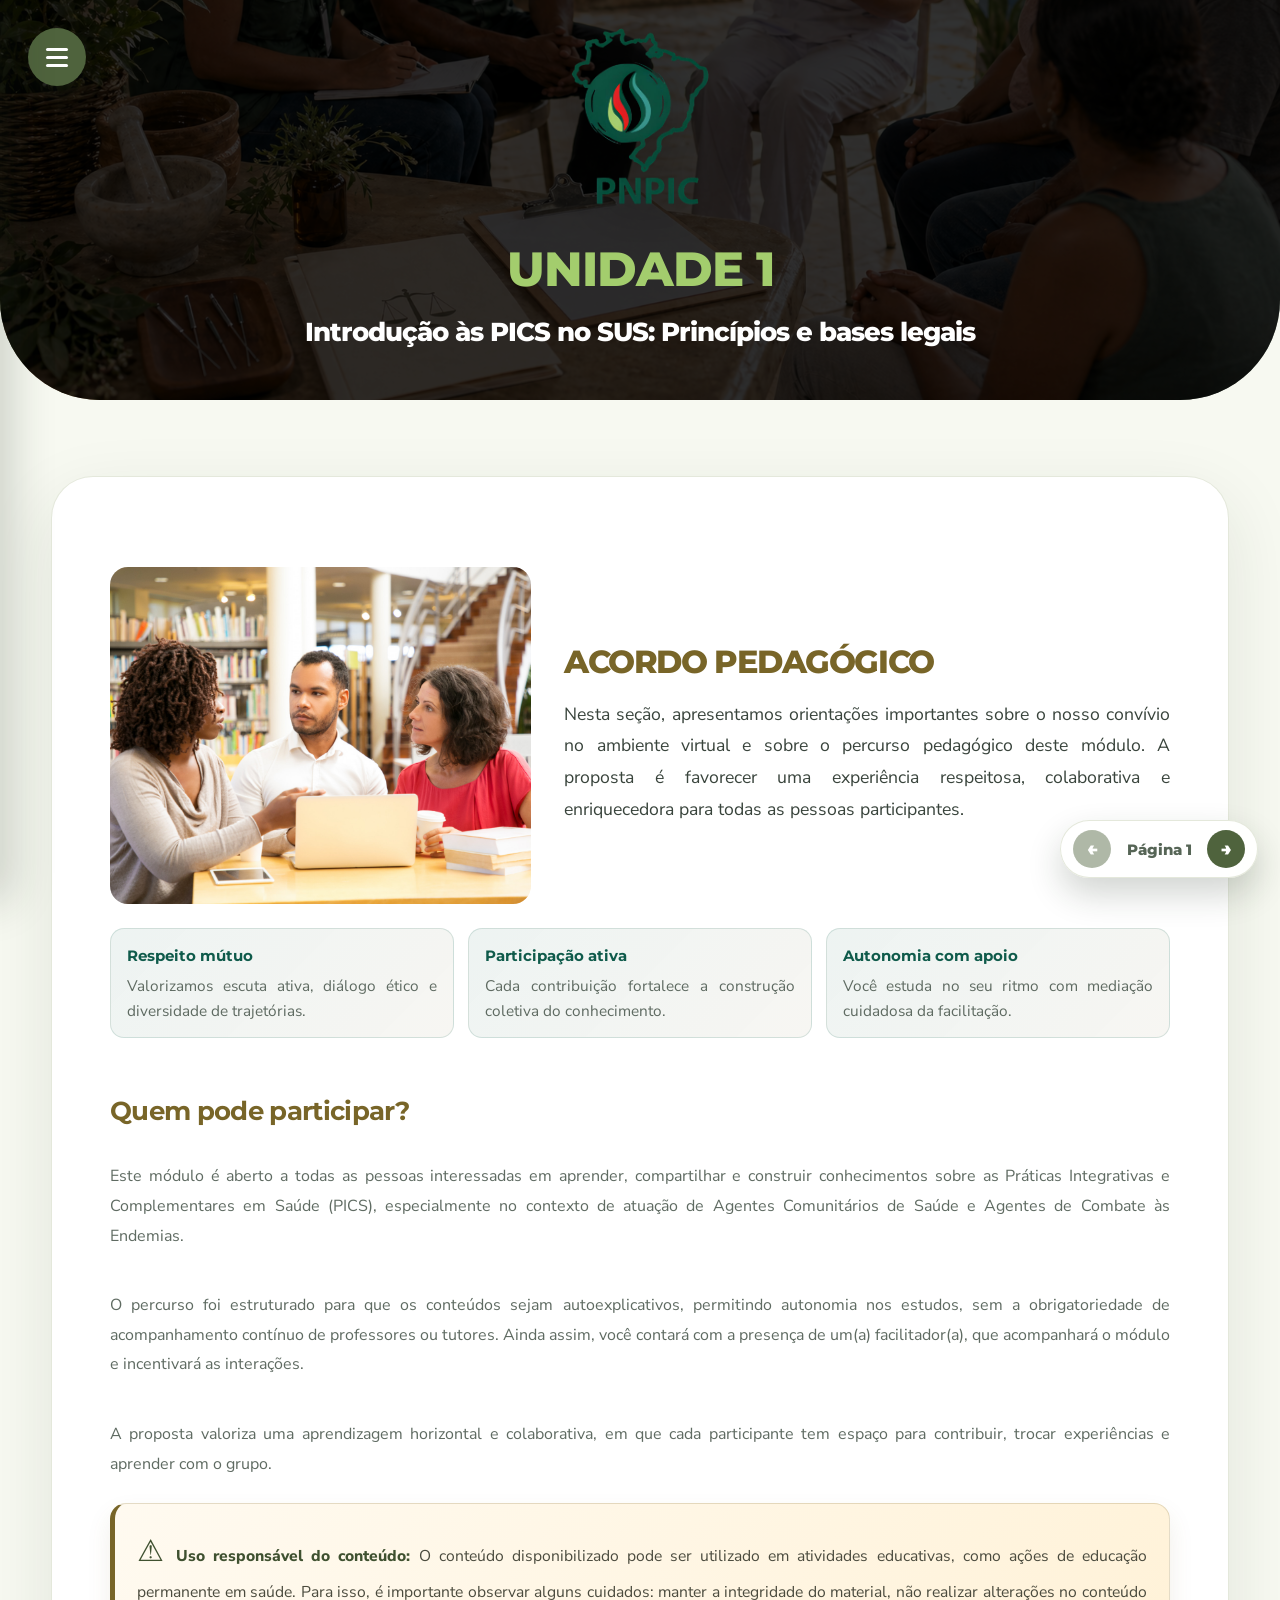
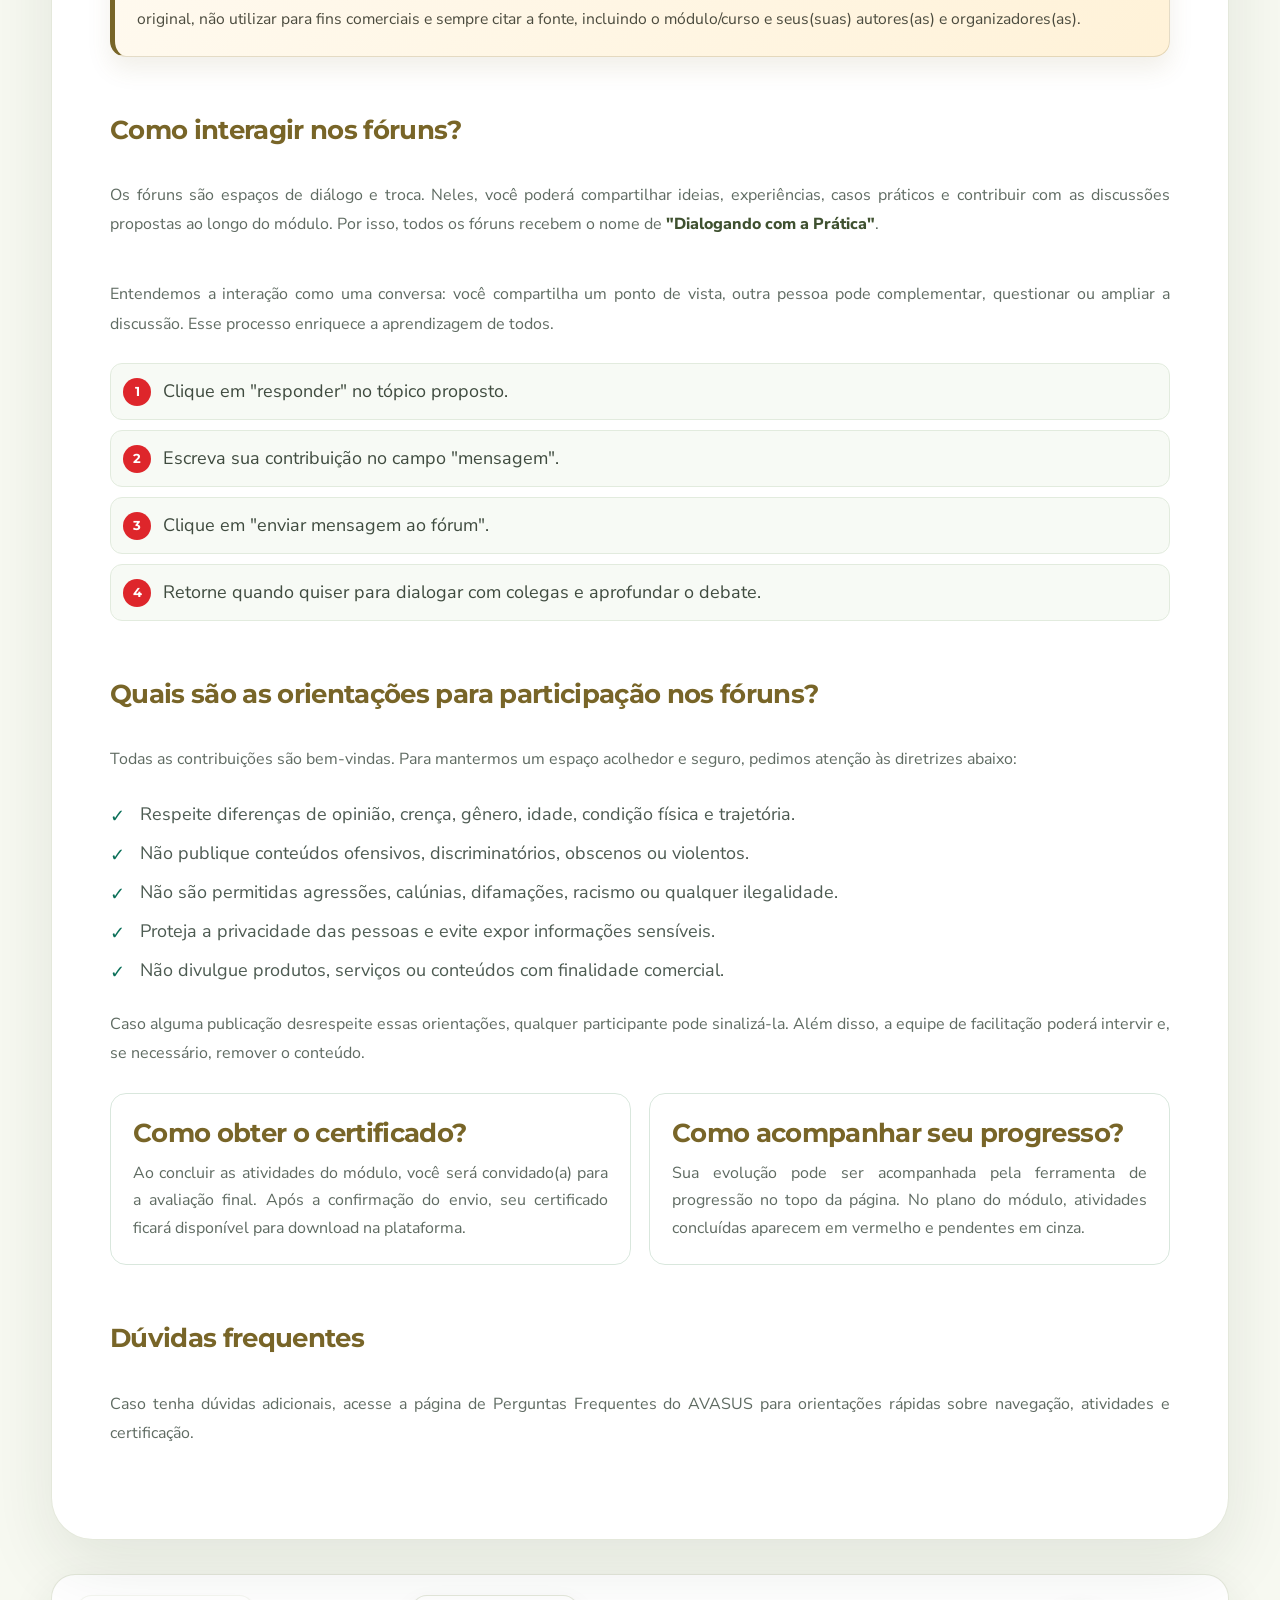
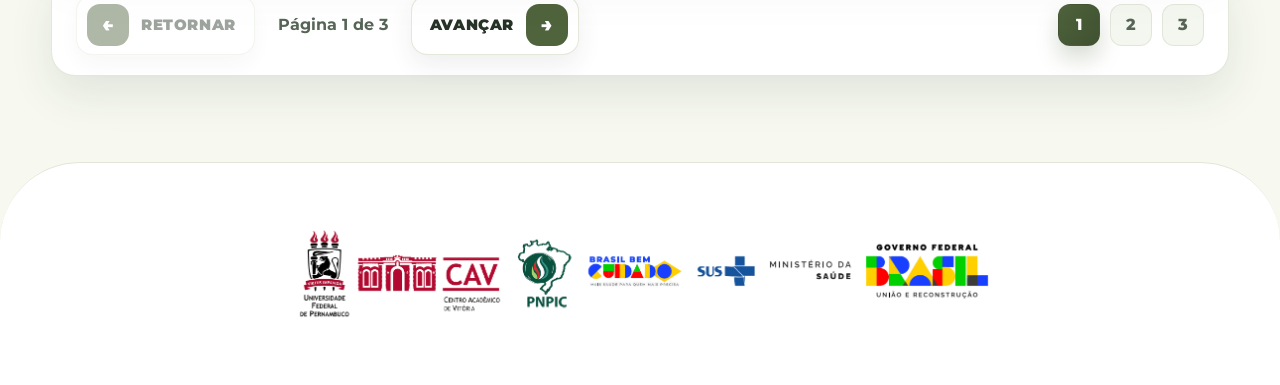
==== unidade/1/conteudo.html @ 25874592 "Add: Unidade 1 - Apresentação" ====
﻿<!DOCTYPE html>
<html lang="pt-BR">

<head>
    <meta charset="UTF-8">
    <meta name="viewport" content="width=device-width, initial-scale=1.0">
    <title>Unidade 1 | PICS para ACS e ACE</title>

    <link rel="stylesheet" href="./../../assets/css/reset.css">
    <link rel="stylesheet" href="./../../assets/css/style-conteudo.css">
</head>

<body>
    <div class="menu-navegacao-wrapper">
        <button id="abrir-menu-navegacao" class="menu-navegacao-botao" type="button"
            aria-label="Abrir menu de navegação da unidade" aria-expanded="false"
            aria-controls="menu-navegacao-lateral">
            <span class="menu-navegacao-icone" aria-hidden="true">
                <span></span>
                <span></span>
                <span></span>
            </span>
            <span class="menu-navegacao-texto">Menu</span>
        </button>
    </div>

    <div id="menu-navegacao-backdrop" class="menu-navegacao-backdrop" hidden></div>

    <aside id="menu-navegacao-lateral" class="menu-navegacao-lateral" aria-label="Menu de navegação da Unidade 1"
        aria-hidden="true">
        <div class="menu-navegacao-cabecalho">
            <h2>Menu Navegação</h2>

            <button id="fechar-menu-navegacao" class="menu-navegacao-fechar" type="button"
                aria-label="Fechar menu de navegação">
                ×
            </button>
        </div>

        <nav class="menu-navegacao-conteudo" aria-label="Tópicos da unidade">
            <section class="menu-navegacao-grupo" aria-labelledby="menu-apresentacao-titulo">
                <h3 id="menu-apresentacao-titulo">Apresentação da Unidade</h3>

                <ul>
                    <li>
                        <button type="button" class="menu-link is-current" data-page="1">
                            Acordo Pegadógico
                        </button>
                    </li>
                </ul>
            </section>

            <section class="menu-navegacao-grupo" aria-labelledby="menu-conteudo-titulo">
                <h3 id="menu-conteudo-titulo">Conteúdo da Unidade</h3>

                <ul>
                    <li>
                        <button type="button" class="menu-link" data-page="2">
                            Seja muito bem-vindo(a)!
                        </button>
                    </li>

                    <li>
                        <button type="button" class="menu-link" data-page="3">
                            Conhecendo o Módulo
                        </button>
                    </li>
                </ul>
            </section>
        </nav>
    </aside>

    <header id="banner-conteudo" aria-labelledby="banner-conteudo-titulo">
        <div class="dark-overlay" aria-hidden="true"></div>

        <div id="banner-conteudo-box-textual">
            <img id="banner-conteudo-logo" src="../../assets/images/PNPIC_logo_BR.png"
                alt="Logotipo da Política Nacional de Práticas Integrativas e Complementares">

            <h1 id="banner-conteudo-titulo">
                <span id="banner-conteudo-titulo-unidade">Unidade 1</span>
                Introdução às PICS no SUS: Princípios e bases legais
            </h1>
        </div>
    </header>

    <main id="conteudo-principal" tabindex="-1">
        <section id="conteudo-unidade" aria-labelledby="conteudo-unidade-titulo">

            <article id="pagina-conteudo" class="pagina-conteudo" aria-live="polite" aria-labelledby="pagina-titulo">
            </article>

            <nav class="paginacao-container" aria-label="Paginação da unidade">
                <div class="paginacao-botoes">
                    <button id="botao-voltar" class="paginacao-botao" type="button">
                        <span class="paginacao-icone" aria-hidden="true">←</span>
                        <span>Retornar</span>
                    </button>

                    <p id="paginacao-indicador" class="paginacao-indicador" aria-live="polite">
                        Página 1 de 5
                    </p>

                    <button id="botao-avancar" class="paginacao-botao paginacao-botao-proximo" type="button">
                        <span class="paginacao-icone" aria-hidden="true">→</span>
                        <span>Avançar</span>
                    </button>
                </div>

                <div id="paginacao-numeros" class="paginacao-numeros" aria-label="Selecionar página"></div>
            </nav>
        </section>
    </main>

    <div class="controle-flutuante-pagina" aria-label="Controle rápido de páginas">
        <button id="flutuante-voltar" type="button" aria-label="Voltar página">←</button>
        <span id="flutuante-indicador">Página 1</span>
        <button id="flutuante-avancar" type="button" aria-label="Avançar página">→</button>
    </div>

    <footer id="rodape-conteudo">
        <div id="rodape-conteudo-container">
            <img src="../../assets/images/instituicoes-envolvidas-logo-rodape.png"
                alt="Logotipos das instituições envolvidas no módulo">
        </div>
    </footer>

    <script>

        const paginasUnidade = [
            {
                titulo: "Acordo Pedagógico",
                classe: "pagina-acordo-pedagogico",
                conteudo: `
            <div class="acordo-texto-continuo" aria-labelledby="pagina-titulo">

                <div class="acordo-imagem-texto-container">

                    <div class="acordo-imagem-item">
                        <img class="acordo-imagem" src="./../../assets/images/acordo-pedagogico.jpg"
                            alt="Ilustração de pessoas interagindo em um ambiente virtual, representando a colaboração e o convívio respeitoso no módulo">
                    </div>

                    <div class="acordo-texto-item">
                        <h3 id="pagina-titulo">ACORDO PEDAGÓGICO</h3>

                        <p class="acordo-resumo">
                            Nesta seção, apresentamos orientações importantes sobre o nosso convívio no 
                            ambiente virtual e sobre o percurso pedagógico deste módulo. A proposta é 
                            favorecer uma experiência respeitosa, colaborativa e enriquecedora para todas 
                            as pessoas participantes.
                        </p>
                    </div>
                </div>

                <ul class="acordo-pilares" aria-label="Pilares do acordo pedagógico">
                    <li>
                        <strong>Respeito mútuo</strong>
                        <p>Valorizamos escuta ativa, diálogo ético e diversidade de trajetórias.</p>
                    </li>
                    <li>
                        <strong>Participação ativa</strong>
                        <p>Cada contribuição fortalece a construção coletiva do conhecimento.</p>
                    </li>
                    <li>
                        <strong>Autonomia com apoio</strong>
                        <p>Você estuda no seu ritmo com mediação cuidadosa da facilitação.</p>
                    </li>
                </ul>

                <h4>Quem pode participar?</h4>

                <p>
                    Este módulo é aberto a todas as pessoas interessadas em aprender, compartilhar 
                    e construir conhecimentos sobre as Práticas Integrativas e Complementares em 
                    Saúde (PICS), especialmente no contexto de atuação de Agentes Comunitários de 
                    Saúde e Agentes de Combate às Endemias.

                </p>

                <p>
                    O percurso foi estruturado para que os conteúdos sejam autoexplicativos, permitindo 
                    autonomia nos estudos, sem a obrigatoriedade de acompanhamento contínuo de professores 
                    ou tutores. Ainda assim, você contará com a presença de um(a) facilitador(a), que 
                    acompanhará o módulo e incentivará as interações.
                </p>

                <p>
                    A proposta valoriza uma aprendizagem horizontal e colaborativa, em que cada participante 
                    tem espaço para contribuir, trocar experiências e aprender com o grupo.

                </p>

                <div class="acordo-destaque" role="note" aria-label="Uso responsável do material">
                    <p>
                        <strong><span style="font-size: 30px;">⚠️</span> Uso responsável do conteúdo:</strong> O conteúdo disponibilizado pode ser 
                        utilizado em atividades educativas, como ações de educação permanente em saúde. 
                        Para isso, é importante observar alguns cuidados: manter a integridade do material, 
                        não realizar alterações no conteúdo original, não utilizar para fins comerciais e 
                        sempre citar a fonte, incluindo o módulo/curso e seus(suas) autores(as) e 
                        organizadores(as).
                    </p>
                </div>

                <h4>Como interagir nos fóruns?</h4>

                <p>
                    Os fóruns são espaços de diálogo e troca. Neles, você poderá compartilhar ideias,
                    experiências, casos práticos e contribuir com as discussões propostas ao longo do 
                    módulo. Por isso, todos os fóruns recebem o nome de <strong>"Dialogando com a 
                    Prática"</strong>.
                </p>

                <p>
                    Entendemos a interação como uma conversa: você compartilha um ponto de vista, 
                    outra pessoa pode complementar, questionar ou ampliar a discussão. Esse processo 
                    enriquece a aprendizagem de todos.

                </p>

                <ol class="acordo-passos" aria-label="Passos para participar do fórum">
                    <li>Clique em "responder" no tópico proposto.</li>
                    <li>Escreva sua contribuição no campo "mensagem".</li>
                    <li>Clique em "enviar mensagem ao fórum".</li>
                    <li>Retorne quando quiser para dialogar com colegas e aprofundar o debate.</li>
                </ol>

                <h4>Quais são as orientações para participação nos fóruns?</h4>

                <p>
                    Todas as contribuições são bem-vindas. Para mantermos um espaço acolhedor e seguro,
                    pedimos atenção às diretrizes abaixo:
                </p>

                <ul class="acordo-regras" aria-label="Diretrizes de convivência nos fóruns">
                    <li>Respeite diferenças de opinião, crença, gênero, idade, condição física e trajetória.</li>
                    <li>Não publique conteúdos ofensivos, discriminatórios, obscenos ou violentos.</li>
                    <li>Não são permitidas agressões, calúnias, difamações, racismo ou qualquer ilegalidade.</li>
                    <li>Proteja a privacidade das pessoas e evite expor informações sensíveis.</li>
                    <li>Não divulgue produtos, serviços ou conteúdos com finalidade comercial.</li>
                </ul>

                <p>
                    Caso alguma publicação desrespeite essas orientações, qualquer participante pode
                    sinalizá-la. Além disso, a equipe de facilitação poderá intervir e, se necessário, remover o
                    conteúdo.
                </p>

                <div class="acordo-cards-status" aria-label="Informações sobre certificado e progresso">
                    <article>
                        <h4>Como obter o certificado?</h4>
                        <p>
                            Ao concluir as atividades do módulo, você será convidado(a) para a avaliação final.
                            Após a confirmação do envio, seu certificado ficará disponível para download na
                            plataforma.
                        </p>
                    </article>

                    <article>
                        <h4>Como acompanhar seu progresso?</h4>
                        <p>
                            Sua evolução pode ser acompanhada pela ferramenta de progressão no topo da página.
                            No plano do módulo, atividades concluídas aparecem em vermelho e pendentes em cinza.
                        </p>
                    </article>
                </div>

                <h4>Dúvidas frequentes</h4>

                <p>
                    Caso tenha dúvidas adicionais, acesse a página de Perguntas Frequentes do AVASUS para
                    orientações rápidas sobre navegação, atividades e certificação.
                </p>
            </div>
        `
            },
            {
                titulo: "Boas-vindas!",
                classe: "pagina-boas-vindas",
                conteudo: `
            <div class="boas-vindas-texto-continuo" aria-labelledby="pagina-titulo">
                <h3 id="pagina-titulo">BOAS-VINDAS!</h3>

                <h4>Seja muito bem-vindo(a)!</h4>

                <p>
                    As Práticas Integrativas e Complementares em Saúde (PICS) são importantes ferramentas de
                    cuidado, pois consideram o ser humano em sua totalidade, nas dimensões física, emocional,
                    mental e social. Essas práticas ampliam as formas de cuidado em saúde, fortalecem o olhar
                    dos profissionais sobre o processo saúde-doença e incentivam o autocuidado de forma
                    consciente e responsável.
                </p>

                <p>
                    É com grande satisfação que acolhemos você no módulo Práticas Integrativas e
                    Complementares em Saúde (PICS) na Atuação de Agentes Comunitários de Saúde e Agentes
                    de Combate às Endemias.
                </p>

                <p>
                    Neste percurso, você encontrará recursos didáticos variados e pensados para apoiar sua
                    aprendizagem. O objetivo é contribuir com a qualificação profissional para o uso seguro e
                    responsável das PICS na Atenção Primária, fortalecendo a promoção da saúde e o cuidado
                    integral à população.
                </p>

                <p>
                    Este módulo também busca incentivar a atuação de Agentes Comunitários de Saúde (ACS) e
                    Agentes de Combate às Endemias (ACE) no território, ampliando possibilidades de cuidado
                    por meio das PICS. Ele integra as ações do Ministério da Saúde voltadas à implementação da
                    Política Nacional de Práticas Integrativas e Complementares no SUS (PNPIC), tornando essas
                    práticas mais acessíveis aos profissionais da área.
                </p>

                <p>
                    A formação é destinada a ACS, ACE, usuários do SUS e demais pessoas interessadas na
                    temática. Ao longo do módulo, você terá contato com práticas como:
                </p>

                <ul>
                    <li>Plantas medicinais e fitoterapia</li>
                    <li>Práticas corporais da Medicina Tradicional Chinesa (MTC)</li>
                    <li>Terapia Comunitária Integrativa (TCI)</li>
                    <li>Yoga</li>
                    <li>Meditação</li>
                    <li>Automassagem</li>
                </ul>

                <p>
                    Essas práticas podem apoiar a promoção da saúde, o cuidado integral e o fortalecimento da
                    autonomia no dia a dia.
                </p>

                <p>
                    O módulo foi organizado com base nas diretrizes da PNPIC e tem como proposta oferecer
                    ferramentas práticas para sua atuação. Ele está estruturado em:
                </p>

                <ul>
                    <li>uma unidade inicial de apresentação;</li>
                    <li>quatro unidades de estudo;</li>
                    <li>uma unidade de encerramento e avaliação.</li>
                </ul>

                <p>
                    Em cada unidade, você encontrará materiais diversos como textos, vídeos, apresentações,
                    histórias em quadrinhos e estudos de caso. Além das atividades “Dialogando com a Prática”,
                    que convidam você a relacionar os conteúdos com sua realidade e seu contexto de trabalho.
                </p>

                <p>
                    Para iniciar, você assistirá a um vídeo de acolhimento apresentado pelo Núcleo Técnico de
                    Gestão da Política Nacional de Práticas Integrativas e Complementares no SUS, que dá as
                    boas-vindas e apresenta este percurso formativo.
                </p>

                <p>
                    Esperamos que este seja um espaço de aprendizado significativo, troca de experiências e
                    construção coletiva.
                </p>

                <p> 
                    🚀 Desejamos uma excelente jornada!
                </p>
            </div>
        `
            },
            {
                titulo: "Conhecendo o Módulo",
                classe: "pagina-conhecendo-modulo",
                conteudo: `
            <div class="conhecendo-modulo-texto-continuo" aria-labelledby="pagina-titulo">
                <h3 id="pagina-titulo">CONHECENDO O MÓDULO</h3>

                <p>
                    Você está iniciando um módulo organizado em cinco unidades. A primeira é este espaço de
                    acolhimento, onde apresentamos a estrutura, os objetivos e os conteúdos do percurso
                    formativo. Aqui, você também conhecerá a Política Nacional de Práticas Integrativas e
                    Complementares no SUS, além do contexto das PICS no Brasil e no mundo.
                </p>

                <p>
                    Este módulo foi pensado para apoiar a atuação de Agentes Comunitários de Saúde (ACS) e
                    Agentes de Combate às Endemias (ACE) no território, por meio do uso das PICS. Ao final,
                    você terá acesso à Biblioteca, com todos os materiais disponíveis para download, que
                    podem ser utilizados livremente para fins educativos, desde que sem alterações, sem uso
                    comercial e com a devida citação da fonte.
                </p>

                <p>
                    As demais unidades contam com diferentes estratégias de aprendizagem, como:
                </p>

                <ul>
                    <li>slides com conteúdos teóricos;</li>
                    <li>vídeos com experiências e entrevistas;</li>
                    <li>histórias em quadrinhos para contextualização;</li>
                    <li>a seção “Dialogando com a Prática”, com fóruns, questões e reflexões;</li>
                    <li>leituras complementares para aprofundamento.</li>
                </ul>

                <p>
                    O módulo também inclui momentos de autoavaliação e avaliação final.
                </p>

                <p>
                    Esperamos que este seja um percurso leve, significativo e útil para sua prática.
                </p>
            </div>
        `
            }
        ];

        const paginaConteudo = document.getElementById("pagina-conteudo");
        const botaoVoltar = document.getElementById("botao-voltar");
        const botaoAvancar = document.getElementById("botao-avancar");
        const paginacaoIndicador = document.getElementById("paginacao-indicador");
        const paginacaoNumeros = document.getElementById("paginacao-numeros");

        const flutuanteVoltar = document.getElementById("flutuante-voltar");
        const flutuanteAvancar = document.getElementById("flutuante-avancar");
        const flutuanteIndicador = document.getElementById("flutuante-indicador");

        const abrirMenu = document.getElementById("abrir-menu-navegacao");
        const fecharMenu = document.getElementById("fechar-menu-navegacao");
        const menuLateral = document.getElementById("menu-navegacao-lateral");
        const menuBackdrop = document.getElementById("menu-navegacao-backdrop");
        const menuLinks = document.querySelectorAll(".menu-link");

        const totalPaginas = paginasUnidade.length;
        let paginaAtual = 1;

        function limitarPagina(numero) {
            if (numero < 1) return 1;
            if (numero > totalPaginas) return totalPaginas;
            return numero;
        }

        function atualizarHashSemPulo(numeroPagina) {
            const novoHash = `pagina-${numeroPagina}`;
            history.replaceState(null, "", `#${novoHash}`);
        }

        function rolarParaConteudo() {
            const main = document.getElementById("conteudo-principal");
            const distanciaTopo = main.getBoundingClientRect().top + window.scrollY - 24;

            window.scrollTo({
                top: distanciaTopo,
                behavior: "smooth"
            });
        }

        function criarNumerosPaginacao() {
            paginacaoNumeros.innerHTML = "";

            paginasUnidade.forEach((pagina, index) => {
                const numero = index + 1;

                const botao = document.createElement("button");
                botao.type = "button";
                botao.className = "paginacao-numero";
                botao.textContent = numero;
                botao.setAttribute("aria-label", `Ir para a página ${numero}: ${pagina.titulo}`);

                botao.addEventListener("click", () => {
                    mudarPagina(numero);
                });

                paginacaoNumeros.appendChild(botao);
            });
        }

        function atualizarMenuLateral() {
            menuLinks.forEach((link) => {
                const paginaDoLink = Number(link.dataset.page);
                const estaAtual = paginaDoLink === paginaAtual;

                link.classList.toggle("is-current", estaAtual);

                if (estaAtual) {
                    link.setAttribute("aria-current", "page");
                } else {
                    link.removeAttribute("aria-current");
                }
            });
        }

        function atualizarPaginacao() {
            const botoesNumeros = document.querySelectorAll(".paginacao-numero");

            botoesNumeros.forEach((botao, index) => {
                const numero = index + 1;
                const estaAtual = numero === paginaAtual;

                botao.classList.toggle("is-active", estaAtual);

                if (estaAtual) {
                    botao.setAttribute("aria-current", "page");
                } else {
                    botao.removeAttribute("aria-current");
                }
            });

            paginacaoIndicador.textContent = `Página ${paginaAtual} de ${totalPaginas}`;
            flutuanteIndicador.textContent = `Página ${paginaAtual}`;

            botaoVoltar.disabled = paginaAtual === 1;
            flutuanteVoltar.disabled = paginaAtual === 1;

            botaoAvancar.disabled = paginaAtual === totalPaginas;
            flutuanteAvancar.disabled = paginaAtual === totalPaginas;
        }

        function renderizarPagina() {
            const pagina = paginasUnidade[paginaAtual - 1];

            paginaConteudo.className = `pagina-conteudo ${pagina.classe}`;
            paginaConteudo.innerHTML = pagina.conteudo;

            document.title = `${pagina.titulo} | Unidade 1 | PICS para ACS e ACE`;

            atualizarPaginacao();
            atualizarMenuLateral();
            atualizarHashSemPulo(paginaAtual);
        }

        function mudarPagina(numeroPagina, deveRolar = true) {
            paginaAtual = limitarPagina(numeroPagina);
            renderizarPagina();

            if (deveRolar) {
                rolarParaConteudo();
            }
        }

        function abrirMenuLateral() {
            menuBackdrop.hidden = false;

            requestAnimationFrame(() => {
                menuBackdrop.classList.add("is-visible");
                menuLateral.classList.add("is-open");
            });

            menuLateral.setAttribute("aria-hidden", "false");
            abrirMenu.setAttribute("aria-expanded", "true");
            fecharMenu.focus();
        }

        function fecharMenuLateral() {
            menuBackdrop.classList.remove("is-visible");
            menuLateral.classList.remove("is-open");

            menuLateral.setAttribute("aria-hidden", "true");
            abrirMenu.setAttribute("aria-expanded", "false");

            setTimeout(() => {
                menuBackdrop.hidden = true;
            }, 250);

            abrirMenu.focus();
        }

        function obterPaginaPeloHash() {
            const hash = window.location.hash.replace("#pagina-", "");
            const numero = Number(hash);

            if (Number.isInteger(numero) && numero >= 1 && numero <= totalPaginas) {
                return numero;
            }

            return 1;
        }

        botaoVoltar.addEventListener("click", () => mudarPagina(paginaAtual - 1));
        botaoAvancar.addEventListener("click", () => mudarPagina(paginaAtual + 1));

        flutuanteVoltar.addEventListener("click", () => mudarPagina(paginaAtual - 1));
        flutuanteAvancar.addEventListener("click", () => mudarPagina(paginaAtual + 1));

        abrirMenu.addEventListener("click", abrirMenuLateral);
        fecharMenu.addEventListener("click", fecharMenuLateral);
        menuBackdrop.addEventListener("click", fecharMenuLateral);

        menuLinks.forEach((link) => {
            link.addEventListener("click", () => {
                const paginaDestino = Number(link.dataset.page);

                mudarPagina(paginaDestino);
                fecharMenuLateral();
            });
        });

        document.addEventListener("keydown", (event) => {
            if (event.key === "Escape" && menuLateral.classList.contains("is-open")) {
                fecharMenuLateral();
            }

            if (event.key === "ArrowLeft" && paginaAtual > 1) {
                mudarPagina(paginaAtual - 1);
            }

            if (event.key === "ArrowRight" && paginaAtual < totalPaginas) {
                mudarPagina(paginaAtual + 1);
            }
        });

        window.addEventListener("hashchange", () => {
            const paginaHash = obterPaginaPeloHash();

            if (paginaHash !== paginaAtual) {
                mudarPagina(paginaHash, false);
            }
        });

        criarNumerosPaginacao();
        paginaAtual = obterPaginaPeloHash();
        renderizarPagina();
    </script>

    <script>
        /* =========================================================
           EFEITOS VISUAIS SEM SOMBRAS
           Substitui o JS extra anterior de animações
           ========================================================= */

        (function () {
            const usuarioPrefereMenosMovimento = window.matchMedia("(prefers-reduced-motion: reduce)").matches;

            /*
                Remove restos do JS anterior:
                - estilos injetados com sombras
                - manchas/glows criados via mouse
                - sombras inline aplicadas por JavaScript
            */
            function limparEfeitosDeSombraDoJS() {
                const idsAntigos = [
                    "efeitos-visuais-js",
                    "efeitos-sombra-js",
                    "cursor-glow-js",
                    "mancha-verde-js"
                ];

                idsAntigos.forEach((id) => {
                    const elemento = document.getElementById(id);

                    if (elemento) {
                        elemento.remove();
                    }
                });

                document
                    .querySelectorAll(".cursor-glow, .cursor-aura, .mouse-glow, .mancha-verde, .glow-js, .sombra-js")
                    .forEach((elemento) => elemento.remove());

                document.querySelectorAll("*").forEach((elemento) => {
                    if (elemento.style.boxShadow) {
                        elemento.style.removeProperty("box-shadow");
                    }

                    if (elemento.style.textShadow) {
                        elemento.style.removeProperty("text-shadow");
                    }

                    const filtro = elemento.style.getPropertyValue("filter");

                    if (filtro && filtro.includes("drop-shadow")) {
                        elemento.style.removeProperty("filter");
                    }
                });
            }

            limparEfeitosDeSombraDoJS();

            if (usuarioPrefereMenosMovimento) {
                return;
            }

            const estilos = document.createElement("style");
            estilos.id = "efeitos-visuais-js";

            estilos.textContent = `
            .js-revelar {
                opacity: 0;
                transform: translateY(22px);
                transition:
                    opacity 0.55s ease,
                    transform 0.55s ease;
            }

            .js-revelar.is-visible {
                opacity: 1;
                transform: translateY(0);
            }

            .js-revelar-delay-1 {
                transition-delay: 0.06s;
            }

            .js-revelar-delay-2 {
                transition-delay: 0.12s;
            }

            .js-revelar-delay-3 {
                transition-delay: 0.18s;
            }

            .pagina-conteudo.js-troca-pagina {
                animation: jsTrocaPaginaSemSombra 0.42s ease both;
            }

            @keyframes jsTrocaPaginaSemSombra {
                from {
                    opacity: 0;
                    transform: translateY(18px) scale(0.985);
                }

                to {
                    opacity: 1;
                    transform: translateY(0) scale(1);
                }
            }

            .menu-navegacao-botao.js-respirar {
                animation: jsRespirarSemSombra 2.8s ease-in-out infinite;
            }

            @keyframes jsRespirarSemSombra {
                0%, 100% {
                    transform: translateY(0);
                }

                50% {
                    transform: translateY(-3px);
                }
            }

            .paginacao-numero.js-batida {
                animation: jsBatidaSemSombra 0.28s ease both;
            }

            @keyframes jsBatidaSemSombra {
                0% {
                    transform: scale(1);
                }

                50% {
                    transform: scale(1.08);
                }

                100% {
                    transform: scale(1);
                }
            }

            .js-ripple {
                position: relative;
                overflow: hidden;
            }

            .js-ripple-circulo {
                position: absolute;
                width: 18px;
                height: 18px;

                background-color: rgba(79, 99, 61, 0.18);

                border-radius: 50%;

                pointer-events: none;

                transform: translate(-50%, -50%) scale(0);
                animation: jsRippleSemSombra 0.55s ease-out forwards;
            }

            @keyframes jsRippleSemSombra {
                to {
                    opacity: 0;
                    transform: translate(-50%, -50%) scale(4);
                }
            }

            .js-destaque-suave {
                transition:
                    transform 0.25s ease,
                    background-color 0.25s ease,
                    border-color 0.25s ease;
            }

            .js-destaque-suave:hover {
                transform: translateY(-4px);
            }

            .js-progressivo {
                transition:
                    opacity 0.35s ease,
                    transform 0.35s ease;
            }
        `;

            document.head.appendChild(estilos);

            const paginaConteudoJS = document.getElementById("pagina-conteudo");
            const botaoMenuJS = document.getElementById("abrir-menu-navegacao");

            if (botaoMenuJS) {
                botaoMenuJS.classList.add("js-respirar");
            }

            function prepararRevelacao(container = document) {
                const elementos = container.querySelectorAll(`
                #banner-conteudo-logo,
                #banner-conteudo-titulo,
                .pagina-conteudo h3,
                .pagina-conteudo h4,
                .pagina-conteudo p,
                .pagina-conteudo ul,
                .pagina-conteudo ol,
                .pagina-conteudo li,
                .acordo-imagem-item,
                .acordo-pilares li,
                .acordo-destaque,
                .acordo-cards-status article
            `);

                elementos.forEach((elemento, index) => {
                    if (elemento.classList.contains("js-revelar")) {
                        return;
                    }

                    elemento.classList.add("js-revelar");

                    const delay = index % 4;

                    if (delay > 0) {
                        elemento.classList.add(`js-revelar-delay-${delay}`);
                    }
                });
            }

            const observadorRevelacao = new IntersectionObserver(
                (entradas) => {
                    entradas.forEach((entrada) => {
                        if (entrada.isIntersecting) {
                            entrada.target.classList.add("is-visible");
                            observadorRevelacao.unobserve(entrada.target);
                        }
                    });
                },
                {
                    threshold: 0.12,
                    rootMargin: "0px 0px -40px 0px"
                }
            );

            function observarElementosRevelaveis(container = document) {
                container.querySelectorAll(".js-revelar:not(.is-visible)").forEach((elemento) => {
                    observadorRevelacao.observe(elemento);
                });
            }

            function animarTrocaDePagina() {
                if (!paginaConteudoJS) {
                    return;
                }

                paginaConteudoJS.classList.remove("js-troca-pagina");

                void paginaConteudoJS.offsetWidth;

                paginaConteudoJS.classList.add("js-troca-pagina");

                setTimeout(() => {
                    paginaConteudoJS.classList.remove("js-troca-pagina");
                }, 450);
            }

            function ativarRippleSemSombra() {
                document.querySelectorAll("button").forEach((botao) => {
                    if (botao.dataset.rippleAtivado === "true") {
                        return;
                    }

                    botao.dataset.rippleAtivado = "true";
                    botao.classList.add("js-ripple");

                    botao.addEventListener("click", (event) => {
                        const circuloAntigo = botao.querySelector(".js-ripple-circulo");

                        if (circuloAntigo) {
                            circuloAntigo.remove();
                        }

                        const circulo = document.createElement("span");
                        circulo.className = "js-ripple-circulo";

                        const posicao = botao.getBoundingClientRect();

                        circulo.style.left = `${event.clientX - posicao.left}px`;
                        circulo.style.top = `${event.clientY - posicao.top}px`;

                        botao.appendChild(circulo);

                        setTimeout(() => {
                            circulo.remove();
                        }, 600);
                    });
                });
            }

            function ativarDestaquesSemSombra(container = document) {
                const elementos = container.querySelectorAll(`
                .acordo-pilares li,
                .acordo-cards-status article,
                .acordo-destaque,
                .boas-vindas-texto-continuo li,
                .conhecendo-modulo-texto-continuo li,
                .paginacao-numero,
                .paginacao-botao
            `);

                elementos.forEach((elemento) => {
                    elemento.classList.add("js-destaque-suave");
                });
            }

            function atualizarAnimacoesDaPagina() {
                limparEfeitosDeSombraDoJS();

                prepararRevelacao(document);
                observarElementosRevelaveis(document);
                ativarRippleSemSombra();
                ativarDestaquesSemSombra(document);
            }

            atualizarAnimacoesDaPagina();

            if (paginaConteudoJS) {
                const observadorConteudo = new MutationObserver(() => {
                    animarTrocaDePagina();
                    atualizarAnimacoesDaPagina();
                });

                observadorConteudo.observe(paginaConteudoJS, {
                    childList: true,
                    subtree: true
                });
            }

            const observadorLimpeza = new MutationObserver(() => {
                limparEfeitosDeSombraDoJS();
            });

            observadorLimpeza.observe(document.body, {
                childList: true,
                subtree: true,
                attributes: true,
                attributeFilter: ["style", "class"]
            });
        })();
    </script>

    <script>
        /* =========================================================
           EFEITOS SIMPLES:
           1. Barra de progresso no topo ao rolar a página
           2. Movimento suave em alguns itens ao passar o mouse
           SEM sombras, SEM manchas, SEM glow
           ========================================================= */

        (function () {
            const prefereMenosMovimento = window.matchMedia("(prefers-reduced-motion: reduce)").matches;

            const estiloAntigo = document.getElementById("efeitos-simples-js");

            if (estiloAntigo) {
                estiloAntigo.remove();
            }

            const estilos = document.createElement("style");
            estilos.id = "efeitos-simples-js";

            estilos.textContent = `
        body.js-barra-progresso::before {
            content: "";

            position: fixed;
            top: 0;
            left: 0;
            z-index: 9999;

            width: var(--progresso-scroll, 0%);
            height: 5px;

            background: linear-gradient(
                90deg,
                #a3cd6d,
                #4f633d,
                #735f20
            );

            pointer-events: none;

            transition: width 0.1s linear;
        }

        .js-hover-movimento {
            transition:
                transform 0.22s ease,
                background-color 0.22s ease,
                border-color 0.22s ease;
        }

        .js-hover-movimento:hover {
            transform: translateY(-4px);
        }

        .acordo-passos li.js-hover-movimento:hover,
        .acordo-regras li.js-hover-movimento:hover,
        .boas-vindas-texto-continuo li.js-hover-movimento:hover,
        .conhecendo-modulo-texto-continuo li.js-hover-movimento:hover,
        .menu-link.js-hover-movimento:hover {
            transform: translateX(6px);
        }

        .paginacao-botao.js-hover-movimento:hover:not(:disabled),
        .paginacao-numero.js-hover-movimento:hover,
        .controle-flutuante-pagina button.js-hover-movimento:hover:not(:disabled),
        .menu-navegacao-botao.js-hover-movimento:hover {
            transform: translateY(-3px);
        }

        @media (prefers-reduced-motion: reduce) {
            body.js-barra-progresso::before {
                display: none;
            }

            .js-hover-movimento,
            .js-hover-movimento:hover {
                transition: none !important;
                transform: none !important;
            }
        }
    `;

            document.head.appendChild(estilos);

            if (prefereMenosMovimento) {
                return;
            }

            document.body.classList.add("js-barra-progresso");

            function atualizarBarraDeProgresso() {
                const alturaTotal = document.documentElement.scrollHeight - window.innerHeight;
                const progresso = alturaTotal > 0 ? (window.scrollY / alturaTotal) * 100 : 0;

                document.body.style.setProperty(
                    "--progresso-scroll",
                    `${Math.min(progresso, 100)}%`
                );
            }

            function aplicarMovimentoHover(container = document) {
                const elementos = container.querySelectorAll(`
            .acordo-pilares li,
            .acordo-passos li,
            .acordo-regras li,
            .acordo-destaque,
            .acordo-cards-status article,
            .boas-vindas-texto-continuo li,
            .conhecendo-modulo-texto-continuo li,
            .paginacao-botao,
            .paginacao-numero,
            .controle-flutuante-pagina button,
            .menu-navegacao-botao,
            .menu-link
        `);

                elementos.forEach((elemento) => {
                    elemento.classList.add("js-hover-movimento");
                });
            }

            window.addEventListener("scroll", atualizarBarraDeProgresso, {
                passive: true
            });

            const paginaConteudo = document.getElementById("pagina-conteudo");

            if (paginaConteudo) {
                const observadorConteudo = new MutationObserver(() => {
                    aplicarMovimentoHover(document);
                });

                observadorConteudo.observe(paginaConteudo, {
                    childList: true,
                    subtree: true
                });
            }

            atualizarBarraDeProgresso();
            aplicarMovimentoHover(document);
        })();
    </script>

</body>

</html>
---- assets/css/style-conteudo.css ----
/* =========================================================
   FONTES DO PROJETO
   ========================================================= */

@import url("https://fonts.googleapis.com/css2?family=Montserrat:wght@300;400;500;600;700;800;900&family=Nunito+Sans:wght@400;500;600;700&family=Rawline:wght@300;400;500;700;900&display=swap");


/* =========================================================
   VARIÁVEIS GLOBAIS
   ========================================================= */

:root {
    --fonte-principal: "Montserrat", Arial, Helvetica, sans-serif;
    --fonte-auxiliar: "Rawline", "Montserrat", Arial, Helvetica, sans-serif;
    --fonte-conteudo-dinamico: "Nunito Sans", system-ui, -apple-system, BlinkMacSystemFont, "Segoe UI", sans-serif;

    --border-radius-banner-conteudo: 100px;

    --cor-foco-acessivel: #005fcc;
    --cor-foco-fundo: #ffffff;

    --secoes-cabecalho-titulo: #735f20;
    --titulo-unidade-color: #a3cd6d;

    --conteudo-cor-fundo: #f7f9f1;
    --conteudo-cor-card: #ffffff;
    --conteudo-cor-texto: #3f4b3f;
    --conteudo-cor-texto-suave: #566556;
    --conteudo-cor-titulo: #263326;

    --conteudo-cor-verde: #4f633d;
    --conteudo-cor-verde-escuro: #3f5130;
    --conteudo-cor-verde-claro: #eaf2df;

    --conteudo-cor-dourado: #735f20;
    --conteudo-cor-dourado-claro: #fff1c7;

    --conteudo-cor-vermelho: #9f292d;
    --conteudo-cor-borda: #e1e6d8;

    --conteudo-sombra-card: 0 24px 70px rgba(31, 45, 31, 0.10);
    --conteudo-sombra-suave: 0 14px 36px rgba(31, 45, 31, 0.10);
}


/* =========================================================
   CONFIGURAÇÕES GERAIS
   ========================================================= */

html {
    scroll-behavior: smooth;
}

body {
    font-family: var(--fonte-principal);
    background-color: var(--conteudo-cor-fundo);
    color: var(--conteudo-cor-titulo);
    overflow-x: hidden;
}

main {
    display: block;
}

#conteudo-principal:focus {
    outline: none;
}

h1,
h2,
h3,
button,
.banner-info-numero,
.unidade-card-categoria,
.unidade-card-botao,
#forum-pratica-tag,
#forum-pratica-botao,
#unidades-modulo-cabecalho span,
#faq-modulo-cabecalho span {
    font-family: var(--fonte-auxiliar);
}

a,
button {
    -webkit-tap-highlight-color: transparent;
}

a:focus-visible,
button:focus-visible,
.faq-pergunta:focus-visible,
.unidade-card-botao:focus-visible,
#forum-pratica-botao:focus-visible,
.menu-navegacao-botao:focus-visible,
.menu-navegacao-fechar:focus-visible,
.menu-link:focus-visible,
.paginacao-botao:focus-visible,
.paginacao-numero:focus-visible,
.controle-flutuante-pagina button:focus-visible {
    outline: 4px solid var(--cor-foco-acessivel);
    outline-offset: 4px;
    box-shadow: 0 0 0 7px rgba(255, 255, 255, 0.94);
}

.unidade-card-botao:focus-visible,
#forum-pratica-botao:focus-visible {
    transform: none;
}


/* =========================================================
   ACESSIBILIDADE
   ========================================================= */

.visually-hidden,
.sr-only {
    position: absolute;

    width: 1px;
    height: 1px;

    padding: 0;
    margin: -1px;

    overflow: hidden;

    border: 0;

    clip: rect(0, 0, 0, 0);
    white-space: nowrap;
}

.skip-link {
    position: fixed;
    top: 16px;
    left: 16px;
    z-index: 10000;

    padding: 14px 18px;

    background-color: #ffffff;
    color: #102410;

    border: 3px solid var(--cor-foco-acessivel);
    border-radius: 12px;

    font-family: var(--fonte-auxiliar);
    font-size: 16px;
    font-weight: 800;
    text-decoration: none;

    transform: translateY(-160%);
    transition: transform 0.2s ease;
}

.skip-link:focus {
    transform: translateY(0);
}


/* =========================================================
   CLASSES UTILITÁRIAS
   ========================================================= */

.dark-overlay {
    position: absolute;
    top: 0;
    left: 0;

    width: 100%;
    height: 100%;

    background-color: rgba(0, 0, 0, 0.68);
}


/* =========================================================
   BANNER DO CONTEÚDO
   ========================================================= */

#banner-conteudo {
    position: relative;

    width: 100%;
    height: 400px;

    background-image: url("./../images/unidades/unidade_01_bg.png");
    background-size: cover;
    background-position: bottom center;
    background-repeat: no-repeat;

    border-bottom-right-radius: var(--border-radius-banner-conteudo);
    border-bottom-left-radius: var(--border-radius-banner-conteudo);
}

#banner-conteudo .dark-overlay {
    z-index: 1;

    background-color: rgba(0, 0, 0, 0.8);

    border-bottom-right-radius: var(--border-radius-banner-conteudo);
    border-bottom-left-radius: var(--border-radius-banner-conteudo);
}

#banner-conteudo-box-textual {
    position: absolute;
    top: 45%;
    left: 50%;
    z-index: 2;

    width: min(90%, 1100px);
    padding: 20px;

    color: #ffffff;
    text-align: center;

    transform: translate(-50%, -50%);
}

#banner-conteudo-logo {
    display: block;

    width: clamp(120px, 16vw, 210px);
    height: auto;

    margin: 0 auto 24px;

    object-fit: contain;

    filter: drop-shadow(0 10px 24px rgba(0, 0, 0, 0.35));
}

#banner-conteudo-box-textual #banner-conteudo-titulo {
    font-family: var(--fonte-auxiliar);
    font-size: clamp(16px, 2vw, 32px);
    line-height: 1.15;
    font-weight: 800;
    letter-spacing: -1px;
}

#banner-conteudo-box-textual #banner-conteudo-titulo #banner-conteudo-titulo-unidade {
    display: block;

    margin-bottom: 20px;

    color: var(--titulo-unidade-color);

    font-size: clamp(28px, 4vw, 48px);
    text-transform: uppercase;
}


/* =========================================================
   ESTRUTURA PRINCIPAL DA PÁGINA INTERNA
   ========================================================= */

#conteudo-principal {
    width: 100%;
    padding: 76px 20px 86px;
}

#conteudo-unidade {
    width: min(95%, 1300px);
    margin: 0 auto;
}

.conteudo-unidade-cabecalho {
    max-width: 880px;
    margin: 0 auto 42px;

    text-align: center;
}

.conteudo-unidade-cabecalho span,
.pagina-etiqueta {
    display: inline-flex;
    align-items: center;
    justify-content: center;

    width: fit-content;

    margin-bottom: 14px;
    padding: 9px 16px;

    background-color: rgba(115, 95, 32, 0.12);
    color: var(--conteudo-cor-dourado);

    border: 1px solid rgba(115, 95, 32, 0.18);
    border-radius: 999px;

    font-family: var(--fonte-auxiliar);
    font-size: 13px;
    font-weight: 800;
    letter-spacing: 0.08em;
    text-transform: uppercase;
}

.conteudo-unidade-cabecalho h2 {
    margin-bottom: 14px;

    color: var(--conteudo-cor-titulo);

    font-family: var(--fonte-auxiliar);
    font-size: clamp(32px, 4vw, 54px);
    line-height: 1.05;
    font-weight: 900;
    letter-spacing: -1.4px;
}

.conteudo-unidade-cabecalho p {
    color: var(--conteudo-cor-texto-suave);

    font-size: 18px;
    line-height: 1.65;
}


/* =========================================================
   CONTEÚDO DINÂMICO
   ========================================================= */

#pagina-conteudo {
    --cor-titulo: #786528;
    --cor-subtitulo: #075c49;
    --cor-texto: #39443c;
    --cor-texto-suave: #5f6b62;

    font-family: var(--fonte-conteudo-dinamico);
    color: var(--cor-texto);
}

.pagina-conteudo {
    min-height: 620px;

    padding: clamp(28px, 5vw, 58px);

    background-color: #ffffff;

    border: 1px solid rgba(225, 230, 216, 0.9);
    border-radius: 42px;

    box-shadow: var(--conteudo-sombra-card);

    animation: paginaEntrada 0.45s ease both;
}

@keyframes paginaEntrada {
    from {
        opacity: 0;
        transform: translateY(16px);
    }

    to {
        opacity: 1;
        transform: translateY(0);
    }
}

.pagina-conteudo h3 {
    margin-bottom: 18px;

    color: var(--conteudo-cor-verde-escuro);

    font-family: var(--fonte-auxiliar);
    font-size: clamp(30px, 3.2vw, 46px);
    line-height: 1.08;
    font-weight: 900;
    letter-spacing: -1px;
}

.pagina-conteudo h4 {
    color: var(--conteudo-cor-verde);

    font-family: var(--fonte-auxiliar);
    font-size: clamp(21px, 2vw, 28px);
    line-height: 1.2;
    font-weight: 800;
}

.pagina-conteudo p,
.pagina-conteudo li {
    color: var(--conteudo-cor-texto);

    font-size: 18px;
    line-height: 1.72;
}

.pagina-conteudo strong {
    color: var(--conteudo-cor-verde-escuro);
    font-weight: 800;
}


/* =========================================================
   PÁGINAS DE APRESENTAÇÃO
   ========================================================= */

.pagina-grid-apresentacao {
    display: grid;
    grid-template-columns: minmax(280px, 0.9fr) minmax(0, 1.1fr);
    align-items: center;
    gap: clamp(30px, 6vw, 72px);
}

.pagina-grid-invertida {
    grid-template-columns: minmax(0, 1.1fr) minmax(310px, 0.9fr);
}

.pagina-grid-invertida .card-territorio {
    order: initial;
}

.pagina-imagem-organica {
    justify-self: center;

    width: min(100%, 420px);
    aspect-ratio: 1 / 0.95;

    overflow: hidden;

    border-radius: 44% 56% 48% 52% / 54% 44% 56% 46%;

    box-shadow: 0 22px 55px rgba(31, 45, 31, 0.16);
}

.pagina-imagem-organica img {
    display: block;

    width: 100%;
    height: 100%;

    object-fit: cover;

    transition: transform 0.5s ease, filter 0.5s ease;
}

.pagina-imagem-organica:hover img {
    transform: scale(1.06);
    filter: saturate(1.08) contrast(1.03);
}

.pagina-texto {
    max-width: 720px;
}

.pagina-texto p+p,
.pagina-bloco-textual p+p {
    margin-top: 18px;
}


/* =========================================================
   CAIXA DE CONVITE
   ========================================================= */

.caixa-convite {
    position: relative;

    max-width: 850px;

    margin: 56px auto 0;
    padding: clamp(26px, 4vw, 42px);

    background: linear-gradient(135deg, #fff3cc, #fff8e6);

    border: 1px solid rgba(115, 95, 32, 0.13);
    border-radius: 30px;

    box-shadow: var(--conteudo-sombra-suave);
}

.caixa-convite::before,
.caixa-convite::after {
    content: "";

    position: absolute;
    top: 50%;
    z-index: -1;

    width: 140px;
    height: 3px;

    background-color: var(--conteudo-cor-vermelho);

    transform: translateY(-50%);
}

.caixa-convite::before {
    right: 100%;
}

.caixa-convite::after {
    left: 100%;
}

.caixa-convite h4 {
    margin-bottom: 24px;
}

.caixa-convite ol {
    counter-reset: item;
    list-style: none;

    display: grid;
    gap: 14px;

    padding: 0;
    margin: 0;
}

.caixa-convite li {
    counter-increment: item;

    position: relative;

    display: flex;
    align-items: center;

    min-height: 66px;

    padding: 16px 18px 16px 72px;

    background-color: rgba(255, 255, 255, 0.70);

    border: 1px solid rgba(255, 255, 255, 0.8);
    border-radius: 16px;

    box-shadow: 0 10px 22px rgba(115, 95, 32, 0.06);
}

.caixa-convite li::before {
    content: counter(item);

    position: absolute;
    top: 50%;
    left: 18px;

    display: flex;
    align-items: center;
    justify-content: center;

    width: 38px;
    height: 38px;

    background: linear-gradient(135deg, var(--conteudo-cor-vermelho), #b73338);
    color: #ffffff;

    border-radius: 50%;

    font-family: var(--fonte-auxiliar);
    font-size: 18px;
    font-weight: 900;

    box-shadow: 0 8px 16px rgba(159, 41, 45, 0.22);

    transform: translateY(-50%);
}


/* =========================================================
   BLOCOS TEXTUAIS
   ========================================================= */

.pagina-bloco-textual {
    max-width: 900px;
    margin: 0 auto 34px;

    text-align: left;
}

.pagina-bloco-textual .pagina-etiqueta {
    margin-bottom: 18px;
}


/* =========================================================
   LINHA DO TEMPO
   ========================================================= */

.linha-tempo-pics {
    display: grid;
    grid-template-columns: repeat(3, 1fr);
    gap: 22px;

    margin: 38px 0;
}

.linha-tempo-pics article,
.cards-principios article {
    padding: 28px;

    background-color: #ffffff;

    border: 1px solid var(--conteudo-cor-borda);
    border-radius: 26px;

    box-shadow: 0 16px 38px rgba(31, 45, 31, 0.08);

    transition: transform 0.25s ease, box-shadow 0.25s ease;
}

.linha-tempo-pics article:hover,
.cards-principios article:hover {
    transform: translateY(-6px);
    box-shadow: 0 22px 48px rgba(31, 45, 31, 0.13);
}

.linha-tempo-pics span,
.principio-icone {
    display: inline-flex;
    align-items: center;
    justify-content: center;

    width: 46px;
    height: 46px;

    margin-bottom: 18px;

    background-color: var(--conteudo-cor-verde);
    color: #ffffff;

    border-radius: 15px;

    font-family: var(--fonte-auxiliar);
    font-weight: 900;
}

.linha-tempo-pics h4,
.cards-principios h4 {
    margin-bottom: 12px;
}

.linha-tempo-pics p,
.cards-principios p {
    font-size: 16.5px;
    line-height: 1.58;
}


/* =========================================================
   CARDS DE PRINCÍPIOS
   ========================================================= */

.cards-principios {
    display: grid;
    grid-template-columns: repeat(4, 1fr);
    gap: 18px;

    margin: 38px 0;
}

.cards-principios article {
    padding: 24px;
}

.principio-icone {
    background-color: rgba(115, 95, 32, 0.12);
    color: var(--conteudo-cor-dourado);

    border: 1px solid rgba(115, 95, 32, 0.18);
}


/* =========================================================
   DESTAQUES E CARDS INFORMATIVOS
   ========================================================= */

.bloco-destaque,
.bloco-etica,
.card-territorio,
.checklist-final {
    padding: clamp(24px, 3.5vw, 36px);

    border-radius: 28px;

    box-shadow: var(--conteudo-sombra-suave);
}

.bloco-destaque {
    max-width: 900px;
    margin: 36px auto 0;
}

.bloco-destaque h4,
.bloco-etica h4,
.card-territorio h4,
.checklist-final h4 {
    margin-bottom: 14px;
}

.bloco-destaque p,
.bloco-etica p {
    font-size: 17px;
}

.bloco-destaque-verde {
    background: linear-gradient(135deg, #edf5e6, #ffffff);
    border-left: 6px solid var(--conteudo-cor-verde);
}

.bloco-destaque-ouro {
    background: linear-gradient(135deg, #fff3cc, #ffffff);
    border-left: 6px solid var(--conteudo-cor-dourado);
}

.bloco-etica {
    max-width: 900px;
    margin: 38px auto 0;

    background: linear-gradient(135deg, #fff3cc, #ffffff);

    border: 1px solid rgba(115, 95, 32, 0.16);
    border-left: 6px solid var(--conteudo-cor-dourado);
}

.card-territorio {
    background: linear-gradient(135deg, #edf5e6, #ffffff);

    border: 1px solid rgba(79, 99, 61, 0.16);
}

.card-territorio ul,
.checklist-final ul {
    list-style: none;

    display: grid;
    gap: 12px;

    padding: 0;
    margin: 18px 0 0;
}

.card-territorio li,
.checklist-final li {
    position: relative;

    padding: 14px 16px 14px 44px;

    background-color: rgba(255, 255, 255, 0.75);

    border-radius: 14px;
}

.card-territorio li::before,
.checklist-final li::before {
    content: "✓";

    position: absolute;
    top: 14px;
    left: 15px;

    display: inline-flex;
    align-items: center;
    justify-content: center;

    width: 22px;
    height: 22px;

    background-color: var(--conteudo-cor-verde);
    color: #ffffff;

    border-radius: 50%;

    font-size: 13px;
    font-weight: 900;
}

.pagina-final-cabecalho {
    text-align: center;
}

.checklist-final {
    max-width: 900px;
    margin: 0 auto 34px;

    background-color: #ffffff;

    border: 1px solid var(--conteudo-cor-borda);
}


/* =========================================================
   PAGINAÇÃO PRINCIPAL
   ========================================================= */

.paginacao-container {
    display: flex;
    align-items: center;
    justify-content: space-between;
    gap: 22px;

    margin: 34px auto 0;
    padding: 20px 24px;

    background-color: #ffffff;

    border: 1px solid rgba(225, 230, 216, 0.9);
    border-radius: 24px;

    box-shadow: 0 18px 44px rgba(31, 45, 31, 0.10);
}

.paginacao-botoes {
    display: flex;
    align-items: center;
    gap: 18px;
}

.paginacao-botao {
    display: inline-flex;
    align-items: center;
    justify-content: center;
    gap: 12px;

    min-height: 58px;

    padding: 8px 18px 8px 10px;

    background-color: #ffffff;
    color: var(--conteudo-cor-titulo);

    border: 1px solid rgba(225, 230, 216, 0.9);
    border-radius: 16px;

    box-shadow: 0 10px 24px rgba(31, 45, 31, 0.08);

    font-family: var(--fonte-auxiliar);
    font-size: 15px;
    font-weight: 900;
    letter-spacing: 0.04em;
    text-transform: uppercase;

    cursor: pointer;

    transition: transform 0.2s ease, box-shadow 0.2s ease, background-color 0.2s ease;
}

.paginacao-botao-proximo {
    flex-direction: row-reverse;
    padding: 8px 10px 8px 18px;
}

.paginacao-botao:hover:not(:disabled) {
    background-color: #fbfff7;

    box-shadow: 0 14px 30px rgba(31, 45, 31, 0.12);

    transform: translateY(-3px);
}

.paginacao-botao:disabled,
.controle-flutuante-pagina button:disabled {
    opacity: 0.45;
    cursor: not-allowed;
}

.paginacao-icone {
    display: inline-flex;
    align-items: center;
    justify-content: center;

    width: 42px;
    height: 42px;

    background-color: var(--conteudo-cor-verde);
    color: #ffffff;

    border-radius: 13px;

    font-size: 19px;
    line-height: 1;
}

.paginacao-indicador {
    min-width: 120px;

    color: var(--conteudo-cor-texto-suave);

    font-family: var(--fonte-auxiliar);
    font-size: 16px;
    font-weight: 700;
    text-align: center;
}

.paginacao-numeros {
    display: flex;
    align-items: center;
    justify-content: flex-end;
    gap: 10px;
}

.paginacao-numero {
    display: inline-flex;
    align-items: center;
    justify-content: center;

    min-width: 42px;
    height: 42px;

    background-color: #f4f6f0;
    color: var(--conteudo-cor-texto-suave);

    border: 1px solid rgba(225, 230, 216, 0.95);
    border-radius: 12px;

    font-family: var(--fonte-auxiliar);
    font-size: 16px;
    font-weight: 800;

    cursor: pointer;

    transition: transform 0.2s ease, background-color 0.2s ease, color 0.2s ease, box-shadow 0.2s ease;
}

.paginacao-numero:hover {
    background-color: var(--conteudo-cor-verde-claro);

    transform: translateY(-3px);
}

.paginacao-numero.is-active {
    background: linear-gradient(135deg, var(--conteudo-cor-verde), var(--conteudo-cor-verde-escuro));
    color: #ffffff;

    border-color: transparent;

    box-shadow: 0 12px 22px rgba(79, 99, 61, 0.22);
}


/* =========================================================
   CONTROLE FLUTUANTE
   ========================================================= */

.controle-flutuante-pagina {
    position: fixed;
    right: 22px;
    bottom: 22px;
    z-index: 700;

    display: inline-flex;
    align-items: center;
    gap: 12px;

    padding: 9px 12px;

    background-color: rgba(255, 255, 255, 0.94);

    border: 1px solid rgba(225, 230, 216, 0.9);
    border-radius: 999px;

    box-shadow: 0 16px 34px rgba(31, 45, 31, 0.20);
    backdrop-filter: blur(8px);
}

.controle-flutuante-pagina button {
    display: inline-flex;
    align-items: center;
    justify-content: center;

    width: 38px;
    height: 38px;

    background-color: var(--conteudo-cor-verde);
    color: #ffffff;

    border: none;
    border-radius: 50%;

    font-size: 18px;
    font-weight: 900;

    cursor: pointer;

    transition: transform 0.2s ease, background-color 0.2s ease;
}

.controle-flutuante-pagina button:hover:not(:disabled) {
    background-color: var(--conteudo-cor-verde-escuro);

    transform: translateY(-2px);
}

.controle-flutuante-pagina span {
    min-width: 72px;

    color: var(--conteudo-cor-texto-suave);

    font-family: var(--fonte-auxiliar);
    font-size: 15px;
    font-weight: 800;
    text-align: center;
}


/* =========================================================
   MENU LATERAL
   ========================================================= */

.menu-navegacao-wrapper {
    position: fixed;
    top: 28px;
    left: 28px;
    z-index: 900;
}

.menu-navegacao-botao {
    display: inline-flex;
    align-items: center;
    gap: 12px;

    width: 58px;
    height: 58px;

    padding: 0 18px;

    overflow: hidden;

    background-color: var(--conteudo-cor-verde);
    color: #ffffff;

    border: none;
    border-radius: 999px;

    box-shadow: 0 14px 28px rgba(31, 45, 31, 0.25);

    cursor: pointer;

    transition: width 0.28s ease, background-color 0.28s ease, transform 0.2s ease;
}

.menu-navegacao-botao:hover,
.menu-navegacao-botao:focus-visible {
    width: 146px;
    background-color: var(--conteudo-cor-verde-escuro);
}

.menu-navegacao-botao:active {
    transform: scale(0.96);
}

.menu-navegacao-icone {
    flex-shrink: 0;

    display: inline-flex;
    flex-direction: column;
    justify-content: center;
    gap: 5px;

    width: 23px;
    height: 23px;
}

.menu-navegacao-icone span {
    display: block;

    width: 22px;
    height: 3px;

    background-color: #ffffff;

    border-radius: 999px;
}

.menu-navegacao-texto {
    opacity: 0;

    white-space: nowrap;

    font-family: var(--fonte-auxiliar);
    font-size: 16px;
    font-weight: 800;

    transform: translateX(-8px);
    transition: opacity 0.25s ease, transform 0.25s ease;
}

.menu-navegacao-botao:hover .menu-navegacao-texto,
.menu-navegacao-botao:focus-visible .menu-navegacao-texto {
    opacity: 1;
    transform: translateX(0);
}

.menu-navegacao-backdrop {
    position: fixed;
    inset: 0;
    z-index: 950;

    background-color: rgba(0, 0, 0, 0.48);

    opacity: 0;
    visibility: hidden;

    transition: opacity 0.25s ease, visibility 0.25s ease;
}

.menu-navegacao-backdrop.is-visible {
    opacity: 1;
    visibility: visible;
}

.menu-navegacao-lateral {
    position: fixed;
    inset: 0 auto 0 0;
    z-index: 1000;

    display: flex;
    flex-direction: column;

    width: 340px;
    max-width: 86vw;

    background-color: #ffffff;

    box-shadow: 18px 0 42px rgba(31, 45, 31, 0.20);

    transform: translateX(-102%);
    transition: transform 0.28s ease;
}

.menu-navegacao-lateral.is-open {
    transform: translateX(0);
}

.menu-navegacao-cabecalho {
    display: flex;
    align-items: center;
    justify-content: space-between;
    gap: 16px;

    min-height: 78px;

    padding: 18px 20px;

    border-bottom: 1px solid var(--conteudo-cor-borda);
}

.menu-navegacao-cabecalho h2 {
    color: var(--conteudo-cor-verde);

    font-family: var(--fonte-auxiliar);
    font-size: 21px;
    font-weight: 900;
}

.menu-navegacao-fechar {
    display: inline-flex;
    align-items: center;
    justify-content: center;

    width: 48px;
    height: 48px;

    background-color: #ffffff;
    color: var(--conteudo-cor-texto-suave);

    border: 3px solid var(--conteudo-cor-verde);
    border-radius: 50%;

    font-size: 34px;
    line-height: 1;

    cursor: pointer;

    transition: background-color 0.2s ease, color 0.2s ease, transform 0.2s ease;
}

.menu-navegacao-fechar:hover {
    background-color: var(--conteudo-cor-verde);
    color: #ffffff;

    transform: rotate(90deg);
}

.menu-navegacao-conteudo {
    padding: 22px 20px 34px;

    overflow-y: auto;
}

.menu-navegacao-grupo+.menu-navegacao-grupo {
    margin-top: 26px;
    padding-top: 24px;

    border-top: 1px solid var(--conteudo-cor-borda);
}

.menu-navegacao-grupo h3 {
    margin-bottom: 14px;

    color: var(--conteudo-cor-verde);

    font-family: var(--fonte-auxiliar);
    font-size: 18px;
    font-weight: 900;
}

.menu-navegacao-grupo ul {
    list-style: none;

    display: grid;
    gap: 8px;

    padding: 0;
    margin: 0;
}

.menu-link {
    width: 100%;

    padding: 10px 12px;

    background-color: transparent;
    color: var(--conteudo-cor-texto-suave);

    border: none;
    border-radius: 12px;

    font-family: var(--fonte-principal);
    font-size: 16px;
    font-weight: 600;
    line-height: 1.45;
    text-align: left;

    cursor: pointer;

    transition: background-color 0.2s ease, color 0.2s ease, padding-left 0.2s ease;
}

.menu-link:hover,
.menu-link.is-current {
    padding-left: 18px;

    background-color: var(--conteudo-cor-verde-claro);
    color: var(--conteudo-cor-verde-escuro);
}

.menu-link.is-current {
    font-weight: 800;
}


/* =========================================================
   BLOCO ACORDO - TEXTO CONTÍNUO
   ========================================================= */

.acordo-texto-continuo {
    position: relative;

    display: grid;
    gap: clamp(16px, 2vw, 24px);

    width: 100%;

    margin: 0 auto;
    padding: clamp(1rem, 3vw, 2rem) 0;
}

.acordo-etiqueta {
    width: fit-content;

    padding: 8px 14px;
    margin-bottom: 4px;

    background: linear-gradient(135deg, rgba(120, 101, 40, 0.14), rgba(7, 92, 73, 0.10));
    color: #5c4b18;

    border: 1px solid rgba(120, 101, 40, 0.18);
    border-radius: 999px;

    font-family: var(--fonte-principal);
    font-size: 0.78rem;
    font-weight: 700;
    letter-spacing: 0.06em;
    text-transform: uppercase;
}

.acordo-texto-continuo h3,
.acordo-texto-continuo h4 {
    margin: 0;

    font-family: var(--fonte-principal);
}

.acordo-texto-continuo h3 {
    margin-bottom: 1.25rem;

    color: var(--cor-titulo);

    font-size: clamp(1.2rem, 4.2vw, 32px);
    line-height: 1.05;
    font-weight: 800;
    letter-spacing: -0.045em;
}

.acordo-texto-continuo h4 {
    margin-top: 2rem;
    margin-bottom: 0.7rem;

    color: var(--cor-titulo);

    font-size: clamp(1.25rem, 2.2vw, 1.65rem);
    line-height: 1.25;
    font-weight: 700;
    letter-spacing: -0.025em;
}

.acordo-texto-continuo p {
    margin: 0;

    color: var(--cor-texto-suave);

    font-size: clamp(1rem, 1.25vw, 1.08rem);
    line-height: 1.85;
}

.acordo-texto-continuo p+p {
    margin-top: 1rem;
}

.acordo-texto-continuo h3+p {
    color: var(--cor-texto);

    font-size: clamp(1.05rem, 1.45vw, 1.18rem);
    line-height: 1.8;
}

.acordo-texto-continuo .acordo-resumo {
    color: var(--cor-texto);

    font-size: clamp(1.04rem, 1.38vw, 1.16rem);
}

.acordo-imagem-texto-container {
    display: grid;
    grid-template-columns: minmax(240px, 0.82fr) minmax(0, 1.18fr);
    align-items: center;
    gap: clamp(16px, 2.6vw, 34px);
}

.acordo-imagem-item,
.acordo-texto-item {
    width: 100%;
}

.acordo-texto-item {
    min-width: 0;
}

.acordo-imagem-item img {
    display: block;

    width: 100%;
    max-width: 460px;
    height: auto;
    aspect-ratio: 5 / 4;

    margin: 0 auto;

    object-fit: cover;

    border-radius: clamp(10px, 1.4vw, 18px);
}

.acordo-pilares {
    list-style: none;

    display: grid;
    grid-template-columns: repeat(3, minmax(0, 1fr));
    gap: clamp(10px, 1.5vw, 14px);

    padding: 0;
    margin: 0;
}

.acordo-pilares li {
    padding: 14px 16px;

    background: linear-gradient(135deg, rgba(7, 92, 73, 0.07), rgba(120, 101, 40, 0.06));

    border: 1px solid rgba(7, 92, 73, 0.14);
    border-radius: 14px;
}

.acordo-pilares strong {
    display: block;

    margin-bottom: 4px;

    color: #0f5b4b;

    font-family: var(--fonte-principal);
    font-size: 0.94rem;
    font-weight: 700;
}

.acordo-pilares p {
    font-size: 0.96rem;
    line-height: 1.65;
}

.acordo-destaque {
    padding: clamp(16px, 2.4vw, 22px);

    background: linear-gradient(130deg, #fffaf0, #fff2d8);

    border: 1px solid rgba(120, 101, 40, 0.2);
    border-left: 5px solid #786528;
    border-radius: 16px;

    box-shadow: 0 12px 24px rgba(120, 101, 40, 0.10);
}

.acordo-destaque p {
    color: #4b4b3e;

    font-size: clamp(0.98rem, 1.22vw, 1.08rem);
    line-height: 1.75;
}

.acordo-passos {
    counter-reset: acordo-passos;
    list-style: none;

    display: grid;
    gap: 10px;

    padding: 0;
    margin: 0;
}

.acordo-passos li {
    counter-increment: acordo-passos;

    position: relative;

    padding: 12px 14px 12px 52px;

    background-color: #f7faf5;

    border: 1px solid #e2ebde;
    border-radius: 12px;
}

.acordo-passos li::before {
    content: counter(acordo-passos);

    position: absolute;
    top: 50%;
    left: 12px;

    display: inline-flex;
    align-items: center;
    justify-content: center;

    width: 28px;
    height: 28px;

    background: #de262b;
    color: #ffffff;

    border-radius: 50%;

    font-family: var(--fonte-principal);
    font-size: 0.83rem;
    font-weight: 700;

    transform: translateY(-50%);
}

.acordo-regras {
    list-style: none;

    display: grid;
    gap: 8px;

    padding: 0;
    margin: 0;
}

.acordo-regras li {
    position: relative;

    padding-left: 30px;

    color: #4d5b52;
}

.acordo-regras li::before {
    content: "✓";

    position: absolute;
    top: 2px;
    left: 0;

    color: #0a6f58;

    font-weight: 800;
}

.acordo-cards-status {
    display: grid;
    grid-template-columns: repeat(2, minmax(0, 1fr));
    gap: clamp(12px, 2vw, 18px);
}

.acordo-cards-status article {
    padding: clamp(16px, 2.4vw, 22px);

    border: 1px solid #d9e7dd;
    border-radius: 16px;
}

.acordo-cards-status h4 {
    margin-top: 0;
}

.acordo-cards-status p {
    font-size: 1rem;
    line-height: 1.72;
}

.acordo-texto-continuo>* {
    opacity: 0;

    transform: translateY(8px);

    animation: acordoFadeUp 0.55s ease forwards;
}

.acordo-texto-continuo>*:nth-child(1) {
    animation-delay: 0.04s;
}

.acordo-texto-continuo>*:nth-child(2) {
    animation-delay: 0.08s;
}

.acordo-texto-continuo>*:nth-child(3) {
    animation-delay: 0.12s;
}

.acordo-texto-continuo>*:nth-child(4) {
    animation-delay: 0.16s;
}

.acordo-texto-continuo>*:nth-child(5) {
    animation-delay: 0.20s;
}

.acordo-texto-continuo>*:nth-child(6) {
    animation-delay: 0.24s;
}

.acordo-texto-continuo>*:nth-child(7) {
    animation-delay: 0.28s;
}

@keyframes acordoFadeUp {
    to {
        opacity: 1;
        transform: translateY(0);
    }
}


/* =========================================================
   BLOCO BOAS-VINDAS - TEXTO CONTÍNUO
   ========================================================= */

.boas-vindas-texto-continuo {
    position: relative;
    width: 100%;
    overflow: hidden;
    font-family: var(--fonte-auxiliar);
    color: #344238;
}

.boas-vindas-texto-continuo h3 {
    margin: 0 0 18px;

    color: #4f6f3e;

    font-family: var(--fonte-principal);
    font-size: clamp(0.76rem, 1vw, 0.88rem);
    line-height: 1.2;
    font-weight: 800;
    letter-spacing: 0.14em;
    text-transform: uppercase;
}

.boas-vindas-texto-continuo h4 {
    max-width: 820px;

    margin: 0 0 clamp(28px, 4vw, 44px);

    color: var(--cor-titulo);

    font-family: var(--fonte-principal);
    font-size: clamp(1.2rem, 4.2vw, 32px);
    line-height: 1.02;
    font-weight: 800;
    letter-spacing: -0.055em;
    text-transform: uppercase;
}

.boas-vindas-texto-continuo p {

    margin: 0 0 1.35rem;

    color: #3d4a5f;

    font-size: clamp(1rem, 1.2vw, 1.1rem);
    line-height: 1.85;
    font-weight: 400;
}

.boas-vindas-texto-continuo p:first-of-type {

    padding: clamp(22px, 3vw, 34px);

    background: #f6fbff;
    color: #334233;

    border-left: 5px solid #d9e9f7;
    border-radius: 24px;

    font-size: clamp(1.05rem, 1.35vw, 1.18rem);
}

.boas-vindas-texto-continuo p:nth-of-type(5),
.boas-vindas-texto-continuo p:nth-of-type(7) {
    margin-top: clamp(24px, 4vw, 44px);
    margin-bottom: 18px;

    font-family: var(--fonte-principal);
    font-size: clamp(1rem, 1.3vw, 1.5rem);
    line-height: 1.3;
    font-weight: 600;
}

.boas-vindas-texto-continuo p:nth-of-type(5) {
    color: #4f6f3e;
}

.boas-vindas-texto-continuo p:nth-of-type(7) {
    color: #6f5f22;
}

.boas-vindas-texto-continuo ul {
    counter-reset: item;
    list-style: none;

    display: grid;
    gap: 16px;

    max-width: 1020px;

    margin: 20px auto;
    padding: clamp(22px, 3vw, 34px);

    background: #fff3d4;

    border: 1px solid rgba(111, 95, 34, 0.10);
    border-radius: 28px;

    box-shadow: 0 18px 42px rgba(111, 95, 34, 0.08);
}

.boas-vindas-texto-continuo ul:first-of-type {
    grid-template-columns: repeat(2, minmax(0, 1fr));
    margin: 20px auto;
}

.boas-vindas-texto-continuo li {
    counter-increment: item;

    position: relative;

    display: flex;
    align-items: center;

    min-height: 68px;

    padding: 18px 22px 18px 72px;

    background: rgba(255, 255, 255, 0.52);
    color: #33383f;

    border-radius: 16px;

    font-size: clamp(1rem, 1.25vw, 1.12rem);
    line-height: 1.55;
    font-weight: 500;
}

.boas-vindas-texto-continuo li::before {
    content: counter(item);

    position: absolute;
    top: 50%;
    left: 22px;

    display: grid;
    place-items: center;

    width: 38px;
    height: 38px;

    background: #b12a2d;
    color: #ffffff;

    border-radius: 50%;

    font-family: var(--fonte-principal);
    font-size: 1rem;
    font-weight: 800;

    box-shadow: 0 8px 16px rgba(177, 42, 45, 0.22);

    transform: translateY(-50%);
}

.boas-vindas-texto-continuo p:nth-last-of-type(4),
.boas-vindas-texto-continuo p:nth-last-of-type(3),
.boas-vindas-texto-continuo p:nth-last-of-type(2) {

    margin-bottom: 0;
    padding: 0 clamp(20px, 3vw, 34px);

    background: #ffffff;

    border-left: 3px solid #5f8554;
    border-right: 3px solid #5f8554;
}

.boas-vindas-texto-continuo p:nth-last-of-type(4) {
    margin-top: clamp(34px, 5vw, 64px);
    padding-top: clamp(24px, 3vw, 34px);

    border-top: 3px solid #5f8554;
    border-radius: 18px 18px 0 0;
}

.boas-vindas-texto-continuo p:nth-last-of-type(2) {
    padding-bottom: clamp(24px, 3vw, 34px);

    border-bottom: 3px solid #5f8554;
    border-radius: 0 0 18px 18px;
}

.boas-vindas-texto-continuo p:last-of-type {
    margin: clamp(28px, 4vw, 46px) 0 0;

    font-family: var(--fonte-principal);
    font-size: clamp(1.35rem, 2.4vw, 2rem);
    line-height: 1.25;
    font-weight: 700;
}


/* =========================================================
   CONHECENDO O MÓDULO - TEXTO CONTÍNUO
   ========================================================= */

.conhecendo-modulo-texto-continuo {
    position: relative;
    overflow: hidden;
    font-family: var(--fonte-auxiliar);
    color: #344238;
}

.conhecendo-modulo-texto-continuo h3 {

    margin: 0 0 clamp(28px, 4vw, 44px);

    color: var(--cor-titulo);

    font-family: var(--fonte-principal);
    font-size: clamp(1.2rem, 4.2vw, 32px);
    line-height: 1.02;
    font-weight: 800;
    letter-spacing: -0.055em;
}

.conhecendo-modulo-texto-continuo p {

    margin: 0 0 1.35rem;

    color: #3d4a5f;

    font-size: clamp(1rem, 1.2vw, 1.1rem);
    line-height: 1.85;
    font-weight: 400;
}

.conhecendo-modulo-texto-continuo p+p {
    margin-top: 1rem;
}

.conhecendo-modulo-texto-continuo p:first-of-type {
    color: #334233;

    font-size: clamp(1.05rem, 1.35vw, 1.18rem);
}

.conhecendo-modulo-texto-continuo p:nth-of-type(2) {
    padding: clamp(22px, 3vw, 34px);

    background: #ffffff;
    color: #344238;

    border: 2px solid rgba(79, 111, 62, 0.22);
    border-radius: 22px;

    box-shadow: 0 16px 36px rgba(52, 71, 45, 0.07);
}

.conhecendo-modulo-texto-continuo p:nth-of-type(3) {
    margin-top: clamp(30px, 5vw, 54px);
    margin-bottom: 18px;

    color: #104b86;

    font-family: var(--fonte-principal);
    font-size: clamp(1rem, 1.3vw, 1.5rem);
    line-height: 1.25;
    font-weight: 600;
}

.conhecendo-modulo-texto-continuo ul {
    counter-reset: estrategias;
    list-style: none;

    display: grid;
    gap: 16px;

    max-width: 1020px;

    margin: 20px auto;
    padding: clamp(22px, 3vw, 34px);

    background: #fff3d4;

    border: 1px solid rgba(111, 95, 34, 0.12);
    border-radius: 28px;

    box-shadow: 0 18px 42px rgba(111, 95, 34, 0.08);
}

.conhecendo-modulo-texto-continuo li {
    counter-increment: estrategias;

    position: relative;

    display: flex;
    align-items: center;

    min-height: 72px;

    padding: 18px 24px 18px 76px;

    background: rgba(255, 255, 255, 0.58);
    color: #33383f;

    border-radius: 17px;

    font-size: clamp(1rem, 1.25vw, 1.12rem);
    line-height: 1.55;
    font-weight: 500;

    transition: background-color 0.25s ease, transform 0.25s ease;
}

.conhecendo-modulo-texto-continuo li::before {
    content: counter(estrategias);

    position: absolute;
    top: 50%;
    left: 22px;

    display: grid;
    place-items: center;

    width: 40px;
    height: 40px;

    background: #b12a2d;
    color: #ffffff;

    border-radius: 50%;

    font-family: var(--fonte-principal);
    font-size: 1rem;
    font-weight: 800;

    box-shadow: 0 8px 16px rgba(177, 42, 45, 0.22);

    transform: translateY(-50%);
}

.conhecendo-modulo-texto-continuo li:hover {
    background: rgba(255, 255, 255, 0.82);

    transform: translateX(4px);
}

.conhecendo-modulo-texto-continuo p:nth-last-of-type(2),
.conhecendo-modulo-texto-continuo p:last-of-type {

    margin-bottom: 0;
    padding-left: clamp(22px, 3vw, 34px);
    padding-right: clamp(22px, 3vw, 34px);

    background: #ffffff;

    border-left: 3px solid #5f8554;
    border-right: 3px solid #5f8554;

    text-align: center;
}

.conhecendo-modulo-texto-continuo p:nth-last-of-type(2) {
    margin-top: clamp(30px, 5vw, 58px);
    padding-top: clamp(24px, 3vw, 34px);

    border-top: 3px solid #5f8554;
    border-radius: 18px 18px 0 0;
}

.conhecendo-modulo-texto-continuo p:last-of-type {
    padding-top: 0.5rem;
    padding-bottom: clamp(24px, 3vw, 34px);

    color: #4f6f3e;

    border-bottom: 3px solid #5f8554;
    border-radius: 0 0 18px 18px;

    font-family: var(--fonte-principal);
    font-size: clamp(1.12rem, 1.7vw, 1.38rem);
    line-height: 1.45;
    font-weight: 800;
}


/* =========================================================
   RODAPÉ DO CONTEÚDO
   ========================================================= */

#rodape-conteudo {
    width: 100%;

    padding: 54px 20px;

    background-color: #ffffff;

    border-top: 1px solid var(--conteudo-cor-borda);
    border-top-right-radius: calc(var(--border-radius-banner-conteudo) - 20px);
    border-top-left-radius: calc(var(--border-radius-banner-conteudo) - 20px);
}

#rodape-conteudo-container {
    display: flex;
    align-items: center;
    justify-content: center;

    width: min(84%, 1300px);

    margin: 0 auto;
}

#rodape-conteudo img {
    display: block;

    width: min(100%, 720px);
    height: auto;

    object-fit: contain;
}


/* =========================================================
   RESPONSIVIDADE
   ========================================================= */

@media (max-width: 1100px) {
    #conteudo-unidade {
        width: min(92%, 900px);
    }

    .pagina-grid-apresentacao,
    .pagina-grid-invertida {
        grid-template-columns: 1fr;
    }

    .pagina-grid-invertida .card-territorio {
        order: 2;
    }

    .linha-tempo-pics,
    .cards-principios {
        grid-template-columns: repeat(2, 1fr);
    }

    .paginacao-container {
        flex-direction: column;
        align-items: stretch;
    }

    .paginacao-botoes {
        justify-content: center;
        flex-wrap: wrap;
    }

    .paginacao-numeros {
        justify-content: center;
    }
}

@media (max-width: 900px) {
    .acordo-imagem-texto-container {
        grid-template-columns: 1fr;
        align-items: start;
    }

    .acordo-imagem-item img {
        max-width: 100%;
    }

    .acordo-pilares,
    .acordo-cards-status {
        grid-template-columns: 1fr;
    }

    .boas-vindas-texto-continuo,
    .conhecendo-modulo-texto-continuo {
        width: calc(100% - 28px);
        padding: 38px 26px;

        border-radius: 28px;
    }

    .boas-vindas-texto-continuo ul:first-of-type {
        grid-template-columns: 1fr;
    }

    .boas-vindas-texto-continuo li,
    .conhecendo-modulo-texto-continuo li {
        min-height: auto;
    }

    .conhecendo-modulo-texto-continuo h3 {
        max-width: 100%;
    }
}

@media (max-width: 768px) {
    #conteudo-principal {
        padding: 52px 16px 80px;
    }

    #conteudo-unidade {
        width: min(97%, 560px);
    }

    .conteudo-unidade-cabecalho {
        margin-bottom: 28px;
    }

    .conteudo-unidade-cabecalho h2 {
        font-size: clamp(28px, 8vw, 38px);
    }

    .conteudo-unidade-cabecalho p {
        font-size: 15.5px;
        line-height: 1.58;
    }

    .pagina-conteudo {
        min-height: auto;

        padding: 26px 20px;

        border-radius: 28px;
    }

    .pagina-conteudo h3 {
        font-size: clamp(26px, 8vw, 34px);
    }

    .pagina-conteudo h4 {
        font-size: 22px;
    }

    .pagina-conteudo p,
    .pagina-conteudo li {
        font-size: 16px;
        line-height: 1.62;
    }

    .pagina-imagem-organica {
        width: min(100%, 340px);
    }

    .caixa-convite {
        margin-top: 36px;

        border-radius: 24px;
    }

    .caixa-convite::before,
    .caixa-convite::after {
        display: none;
    }

    .caixa-convite li {
        min-height: auto;
        padding: 14px 14px 14px 62px;
    }

    .caixa-convite li::before {
        left: 14px;

        width: 34px;
        height: 34px;
    }

    .linha-tempo-pics,
    .cards-principios {
        grid-template-columns: 1fr;
    }

    .paginacao-container {
        padding: 16px;

        border-radius: 20px;
    }

    .paginacao-botoes {
        display: grid;
        grid-template-columns: 1fr 1fr;
        gap: 12px;
    }

    .paginacao-indicador {
        grid-column: 1 / -1;
        grid-row: 1;

        order: -1;
    }

    .paginacao-botao {
        width: 100%;
        min-height: 54px;

        padding: 8px 10px;

        font-size: 13px;
    }

    .paginacao-icone {
        width: 38px;
        height: 38px;
    }

    .paginacao-numero {
        min-width: 36px;
        height: 36px;

        font-size: 14px;
    }

    .menu-navegacao-wrapper {
        top: 18px;
        left: 18px;
    }

    .menu-navegacao-botao {
        width: 54px;
        height: 54px;
    }

    .menu-navegacao-botao:hover,
    .menu-navegacao-botao:focus-visible {
        width: 54px;
    }

    .menu-navegacao-texto {
        display: none;
    }

    .controle-flutuante-pagina {
        right: 14px;
        bottom: 14px;
    }
}

@media (max-width: 640px) {
    .acordo-texto-continuo {
        padding: 0.5rem 0;
    }

    .acordo-texto-continuo h3 {
        font-size: clamp(2rem, 11vw, 3rem);
    }

    .acordo-texto-continuo h4 {
        margin-top: 1.6rem;
    }

    .acordo-texto-continuo p {
        line-height: 1.75;
    }

    .acordo-imagem-texto-container {
        gap: 16px;
    }

    .acordo-etiqueta {
        font-size: 0.72rem;
        letter-spacing: 0.05em;
    }

    .acordo-passos li {
        padding: 10px 12px 10px 48px;
    }

    .acordo-passos li::before {
        width: 26px;
        height: 26px;
    }
}

@media (max-width: 560px) {

    .boas-vindas-texto-continuo,
    .conhecendo-modulo-texto-continuo {
        width: calc(100% - 20px);

        margin: 32px auto;
        padding: 30px 20px;

        border-radius: 24px;
    }

    .boas-vindas-texto-continuo h3 {
        font-size: 0.72rem;
        letter-spacing: 0.1em;
    }

    .boas-vindas-texto-continuo h4 {
        font-size: clamp(1.85rem, 10vw, 2.55rem);
    }

    .boas-vindas-texto-continuo p,
    .conhecendo-modulo-texto-continuo p {
        font-size: 0.98rem;
        line-height: 1.75;
    }

    .boas-vindas-texto-continuo p:first-of-type,
    .conhecendo-modulo-texto-continuo p:first-of-type,
    .conhecendo-modulo-texto-continuo p:nth-of-type(2) {
        padding: 22px 18px;

        border-radius: 20px;
    }

    .boas-vindas-texto-continuo ul,
    .conhecendo-modulo-texto-continuo ul {
        gap: 12px;

        padding: 18px;

        border-radius: 22px;
    }

    .boas-vindas-texto-continuo li,
    .conhecendo-modulo-texto-continuo li {
        padding: 16px 16px 16px 60px;

        border-radius: 14px;

        font-size: 0.96rem;
        line-height: 1.55;
    }

    .boas-vindas-texto-continuo li::before,
    .conhecendo-modulo-texto-continuo li::before {
        left: 16px;

        width: 34px;
        height: 34px;

        font-size: 0.92rem;
    }

    .boas-vindas-texto-continuo p:nth-last-of-type(4),
    .boas-vindas-texto-continuo p:nth-last-of-type(3),
    .boas-vindas-texto-continuo p:nth-last-of-type(2),
    .conhecendo-modulo-texto-continuo p:nth-last-of-type(2),
    .conhecendo-modulo-texto-continuo p:last-of-type {
        padding-left: 18px;
        padding-right: 18px;
    }

    .boas-vindas-texto-continuo p:last-of-type {
        padding: 22px 18px;

        font-size: 1.35rem;
    }

    .conhecendo-modulo-texto-continuo h3 {
        font-size: clamp(1.85rem, 10vw, 2.55rem);
        letter-spacing: -0.045em;
    }

    .conhecendo-modulo-texto-continuo p:nth-of-type(3) {
        font-size: 1.22rem;
    }

    .conhecendo-modulo-texto-continuo li:hover {
        transform: none;
    }

    .conhecendo-modulo-texto-continuo p:last-of-type {
        font-size: 1.1rem;
    }
}

@media (max-width: 480px) {
    #conteudo-principal {
        padding-inline: 12px;
    }

    #conteudo-unidade {
        width: 100%;
    }

    .conteudo-unidade-cabecalho {
        width: 92%;
    }

    .pagina-conteudo {
        padding: 24px 16px;

        border-radius: 24px;
    }

    .pagina-etiqueta,
    .conteudo-unidade-cabecalho span {
        font-size: 11px;
    }

    .linha-tempo-pics article,
    .cards-principios article,
    .bloco-destaque,
    .bloco-etica,
    .card-territorio,
    .checklist-final,
    .caixa-convite {
        padding: 22px 18px;

        border-radius: 20px;
    }

    .paginacao-botoes {
        grid-template-columns: 1fr;
    }

    .paginacao-indicador {
        grid-column: auto;
    }

    .paginacao-botao {
        justify-content: space-between;
    }

    .paginacao-numeros {
        flex-wrap: wrap;
        gap: 7px;
    }

    .controle-flutuante-pagina {
        right: auto;
        left: 50%;

        transform: translateX(-50%);
    }
}


/* =========================================================
   REDUÇÃO DE MOVIMENTO
   ========================================================= */

@media (prefers-reduced-motion: reduce) {

    .pagina-conteudo,
    .acordo-texto-continuo>* {
        opacity: 1;

        animation: none;
        transform: none;
    }

    .pagina-imagem-organica img,
    .linha-tempo-pics article,
    .cards-principios article,
    .paginacao-botao,
    .paginacao-numero,
    .controle-flutuante-pagina button,
    .menu-navegacao-botao,
    .menu-navegacao-lateral,
    .menu-navegacao-backdrop,
    .conhecendo-modulo-texto-continuo li {
        transition: none !important;
    }
}
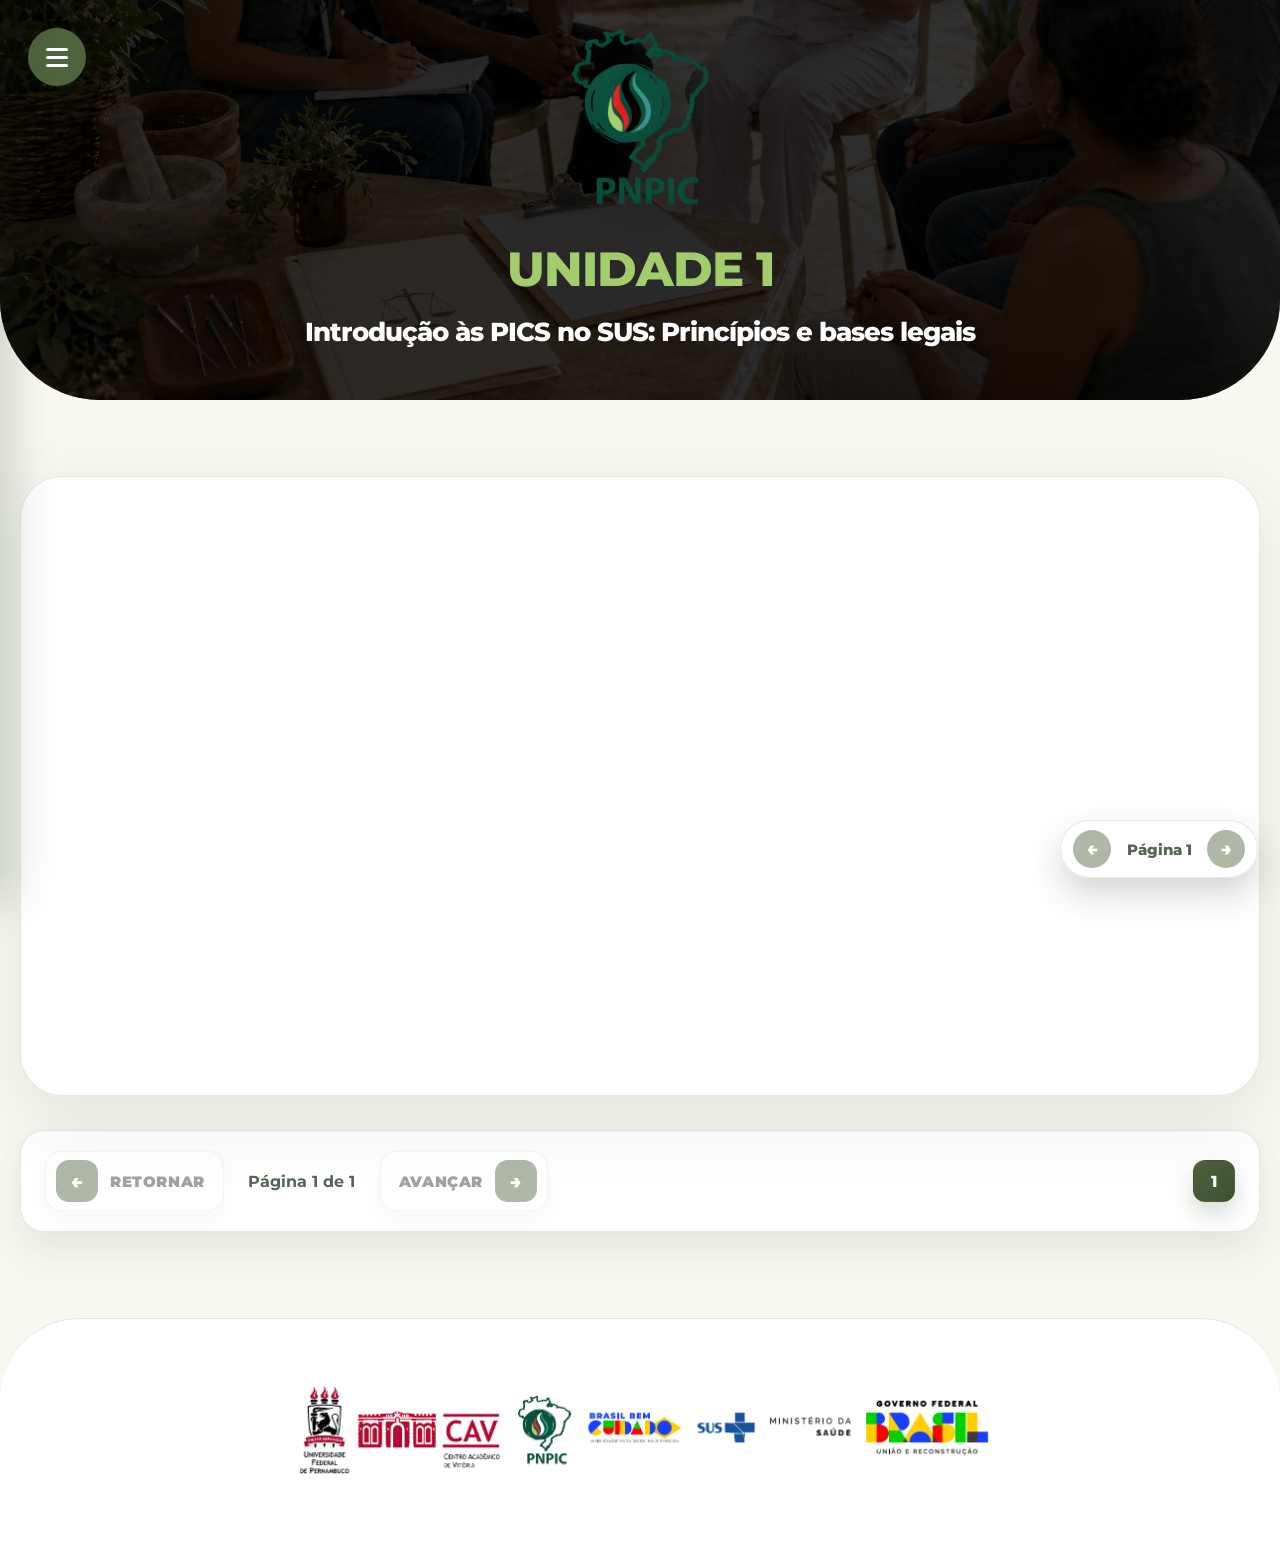
==== commit 4c33661e: "Ajustes na página a receber o conteúdo da unidade" ====
--- a/unidade/1/conteudo.html
+++ b/unidade/1/conteudo.html
@@ -44,7 +44,7 @@
                 <ul>
                     <li>
                         <button type="button" class="menu-link is-current" data-page="1">
-                            Acordo Pegadógico
+                           
                         </button>
                     </li>
                 </ul>
@@ -131,283 +131,7 @@
             {
                 titulo: "Acordo Pedagógico",
                 classe: "pagina-acordo-pedagogico",
-                conteudo: `
-            <div class="acordo-texto-continuo" aria-labelledby="pagina-titulo">
-
-                <div class="acordo-imagem-texto-container">
-
-                    <div class="acordo-imagem-item">
-                        <img class="acordo-imagem" src="./../../assets/images/acordo-pedagogico.jpg"
-                            alt="Ilustração de pessoas interagindo em um ambiente virtual, representando a colaboração e o convívio respeitoso no módulo">
-                    </div>
-
-                    <div class="acordo-texto-item">
-                        <h3 id="pagina-titulo">ACORDO PEDAGÓGICO</h3>
-
-                        <p class="acordo-resumo">
-                            Nesta seção, apresentamos orientações importantes sobre o nosso convívio no 
-                            ambiente virtual e sobre o percurso pedagógico deste módulo. A proposta é 
-                            favorecer uma experiência respeitosa, colaborativa e enriquecedora para todas 
-                            as pessoas participantes.
-                        </p>
-                    </div>
-                </div>
-
-                <ul class="acordo-pilares" aria-label="Pilares do acordo pedagógico">
-                    <li>
-                        <strong>Respeito mútuo</strong>
-                        <p>Valorizamos escuta ativa, diálogo ético e diversidade de trajetórias.</p>
-                    </li>
-                    <li>
-                        <strong>Participação ativa</strong>
-                        <p>Cada contribuição fortalece a construção coletiva do conhecimento.</p>
-                    </li>
-                    <li>
-                        <strong>Autonomia com apoio</strong>
-                        <p>Você estuda no seu ritmo com mediação cuidadosa da facilitação.</p>
-                    </li>
-                </ul>
-
-                <h4>Quem pode participar?</h4>
-
-                <p>
-                    Este módulo é aberto a todas as pessoas interessadas em aprender, compartilhar 
-                    e construir conhecimentos sobre as Práticas Integrativas e Complementares em 
-                    Saúde (PICS), especialmente no contexto de atuação de Agentes Comunitários de 
-                    Saúde e Agentes de Combate às Endemias.
-
-                </p>
-
-                <p>
-                    O percurso foi estruturado para que os conteúdos sejam autoexplicativos, permitindo 
-                    autonomia nos estudos, sem a obrigatoriedade de acompanhamento contínuo de professores 
-                    ou tutores. Ainda assim, você contará com a presença de um(a) facilitador(a), que 
-                    acompanhará o módulo e incentivará as interações.
-                </p>
-
-                <p>
-                    A proposta valoriza uma aprendizagem horizontal e colaborativa, em que cada participante 
-                    tem espaço para contribuir, trocar experiências e aprender com o grupo.
-
-                </p>
-
-                <div class="acordo-destaque" role="note" aria-label="Uso responsável do material">
-                    <p>
-                        <strong><span style="font-size: 30px;">⚠️</span> Uso responsável do conteúdo:</strong> O conteúdo disponibilizado pode ser 
-                        utilizado em atividades educativas, como ações de educação permanente em saúde. 
-                        Para isso, é importante observar alguns cuidados: manter a integridade do material, 
-                        não realizar alterações no conteúdo original, não utilizar para fins comerciais e 
-                        sempre citar a fonte, incluindo o módulo/curso e seus(suas) autores(as) e 
-                        organizadores(as).
-                    </p>
-                </div>
-
-                <h4>Como interagir nos fóruns?</h4>
-
-                <p>
-                    Os fóruns são espaços de diálogo e troca. Neles, você poderá compartilhar ideias,
-                    experiências, casos práticos e contribuir com as discussões propostas ao longo do 
-                    módulo. Por isso, todos os fóruns recebem o nome de <strong>"Dialogando com a 
-                    Prática"</strong>.
-                </p>
-
-                <p>
-                    Entendemos a interação como uma conversa: você compartilha um ponto de vista, 
-                    outra pessoa pode complementar, questionar ou ampliar a discussão. Esse processo 
-                    enriquece a aprendizagem de todos.
-
-                </p>
-
-                <ol class="acordo-passos" aria-label="Passos para participar do fórum">
-                    <li>Clique em "responder" no tópico proposto.</li>
-                    <li>Escreva sua contribuição no campo "mensagem".</li>
-                    <li>Clique em "enviar mensagem ao fórum".</li>
-                    <li>Retorne quando quiser para dialogar com colegas e aprofundar o debate.</li>
-                </ol>
-
-                <h4>Quais são as orientações para participação nos fóruns?</h4>
-
-                <p>
-                    Todas as contribuições são bem-vindas. Para mantermos um espaço acolhedor e seguro,
-                    pedimos atenção às diretrizes abaixo:
-                </p>
-
-                <ul class="acordo-regras" aria-label="Diretrizes de convivência nos fóruns">
-                    <li>Respeite diferenças de opinião, crença, gênero, idade, condição física e trajetória.</li>
-                    <li>Não publique conteúdos ofensivos, discriminatórios, obscenos ou violentos.</li>
-                    <li>Não são permitidas agressões, calúnias, difamações, racismo ou qualquer ilegalidade.</li>
-                    <li>Proteja a privacidade das pessoas e evite expor informações sensíveis.</li>
-                    <li>Não divulgue produtos, serviços ou conteúdos com finalidade comercial.</li>
-                </ul>
-
-                <p>
-                    Caso alguma publicação desrespeite essas orientações, qualquer participante pode
-                    sinalizá-la. Além disso, a equipe de facilitação poderá intervir e, se necessário, remover o
-                    conteúdo.
-                </p>
-
-                <div class="acordo-cards-status" aria-label="Informações sobre certificado e progresso">
-                    <article>
-                        <h4>Como obter o certificado?</h4>
-                        <p>
-                            Ao concluir as atividades do módulo, você será convidado(a) para a avaliação final.
-                            Após a confirmação do envio, seu certificado ficará disponível para download na
-                            plataforma.
-                        </p>
-                    </article>
-
-                    <article>
-                        <h4>Como acompanhar seu progresso?</h4>
-                        <p>
-                            Sua evolução pode ser acompanhada pela ferramenta de progressão no topo da página.
-                            No plano do módulo, atividades concluídas aparecem em vermelho e pendentes em cinza.
-                        </p>
-                    </article>
-                </div>
-
-                <h4>Dúvidas frequentes</h4>
-
-                <p>
-                    Caso tenha dúvidas adicionais, acesse a página de Perguntas Frequentes do AVASUS para
-                    orientações rápidas sobre navegação, atividades e certificação.
-                </p>
-            </div>
-        `
-            },
-            {
-                titulo: "Boas-vindas!",
-                classe: "pagina-boas-vindas",
-                conteudo: `
-            <div class="boas-vindas-texto-continuo" aria-labelledby="pagina-titulo">
-                <h3 id="pagina-titulo">BOAS-VINDAS!</h3>
-
-                <h4>Seja muito bem-vindo(a)!</h4>
-
-                <p>
-                    As Práticas Integrativas e Complementares em Saúde (PICS) são importantes ferramentas de
-                    cuidado, pois consideram o ser humano em sua totalidade, nas dimensões física, emocional,
-                    mental e social. Essas práticas ampliam as formas de cuidado em saúde, fortalecem o olhar
-                    dos profissionais sobre o processo saúde-doença e incentivam o autocuidado de forma
-                    consciente e responsável.
-                </p>
-
-                <p>
-                    É com grande satisfação que acolhemos você no módulo Práticas Integrativas e
-                    Complementares em Saúde (PICS) na Atuação de Agentes Comunitários de Saúde e Agentes
-                    de Combate às Endemias.
-                </p>
-
-                <p>
-                    Neste percurso, você encontrará recursos didáticos variados e pensados para apoiar sua
-                    aprendizagem. O objetivo é contribuir com a qualificação profissional para o uso seguro e
-                    responsável das PICS na Atenção Primária, fortalecendo a promoção da saúde e o cuidado
-                    integral à população.
-                </p>
-
-                <p>
-                    Este módulo também busca incentivar a atuação de Agentes Comunitários de Saúde (ACS) e
-                    Agentes de Combate às Endemias (ACE) no território, ampliando possibilidades de cuidado
-                    por meio das PICS. Ele integra as ações do Ministério da Saúde voltadas à implementação da
-                    Política Nacional de Práticas Integrativas e Complementares no SUS (PNPIC), tornando essas
-                    práticas mais acessíveis aos profissionais da área.
-                </p>
-
-                <p>
-                    A formação é destinada a ACS, ACE, usuários do SUS e demais pessoas interessadas na
-                    temática. Ao longo do módulo, você terá contato com práticas como:
-                </p>
-
-                <ul>
-                    <li>Plantas medicinais e fitoterapia</li>
-                    <li>Práticas corporais da Medicina Tradicional Chinesa (MTC)</li>
-                    <li>Terapia Comunitária Integrativa (TCI)</li>
-                    <li>Yoga</li>
-                    <li>Meditação</li>
-                    <li>Automassagem</li>
-                </ul>
-
-                <p>
-                    Essas práticas podem apoiar a promoção da saúde, o cuidado integral e o fortalecimento da
-                    autonomia no dia a dia.
-                </p>
-
-                <p>
-                    O módulo foi organizado com base nas diretrizes da PNPIC e tem como proposta oferecer
-                    ferramentas práticas para sua atuação. Ele está estruturado em:
-                </p>
-
-                <ul>
-                    <li>uma unidade inicial de apresentação;</li>
-                    <li>quatro unidades de estudo;</li>
-                    <li>uma unidade de encerramento e avaliação.</li>
-                </ul>
-
-                <p>
-                    Em cada unidade, você encontrará materiais diversos como textos, vídeos, apresentações,
-                    histórias em quadrinhos e estudos de caso. Além das atividades “Dialogando com a Prática”,
-                    que convidam você a relacionar os conteúdos com sua realidade e seu contexto de trabalho.
-                </p>
-
-                <p>
-                    Para iniciar, você assistirá a um vídeo de acolhimento apresentado pelo Núcleo Técnico de
-                    Gestão da Política Nacional de Práticas Integrativas e Complementares no SUS, que dá as
-                    boas-vindas e apresenta este percurso formativo.
-                </p>
-
-                <p>
-                    Esperamos que este seja um espaço de aprendizado significativo, troca de experiências e
-                    construção coletiva.
-                </p>
-
-                <p> 
-                    🚀 Desejamos uma excelente jornada!
-                </p>
-            </div>
-        `
-            },
-            {
-                titulo: "Conhecendo o Módulo",
-                classe: "pagina-conhecendo-modulo",
-                conteudo: `
-            <div class="conhecendo-modulo-texto-continuo" aria-labelledby="pagina-titulo">
-                <h3 id="pagina-titulo">CONHECENDO O MÓDULO</h3>
-
-                <p>
-                    Você está iniciando um módulo organizado em cinco unidades. A primeira é este espaço de
-                    acolhimento, onde apresentamos a estrutura, os objetivos e os conteúdos do percurso
-                    formativo. Aqui, você também conhecerá a Política Nacional de Práticas Integrativas e
-                    Complementares no SUS, além do contexto das PICS no Brasil e no mundo.
-                </p>
-
-                <p>
-                    Este módulo foi pensado para apoiar a atuação de Agentes Comunitários de Saúde (ACS) e
-                    Agentes de Combate às Endemias (ACE) no território, por meio do uso das PICS. Ao final,
-                    você terá acesso à Biblioteca, com todos os materiais disponíveis para download, que
-                    podem ser utilizados livremente para fins educativos, desde que sem alterações, sem uso
-                    comercial e com a devida citação da fonte.
-                </p>
-
-                <p>
-                    As demais unidades contam com diferentes estratégias de aprendizagem, como:
-                </p>
-
-                <ul>
-                    <li>slides com conteúdos teóricos;</li>
-                    <li>vídeos com experiências e entrevistas;</li>
-                    <li>histórias em quadrinhos para contextualização;</li>
-                    <li>a seção “Dialogando com a Prática”, com fóruns, questões e reflexões;</li>
-                    <li>leituras complementares para aprofundamento.</li>
-                </ul>
-
-                <p>
-                    O módulo também inclui momentos de autoavaliação e avaliação final.
-                </p>
-
-                <p>
-                    Esperamos que este seja um percurso leve, significativo e útil para sua prática.
-                </p>
-            </div>
-        `
+                conteudo: ``
             }
         ];
 
@@ -471,6 +195,29 @@
             });
         }
 
+        function sincronizarMenuComPaginas() {
+            menuLinks.forEach((link) => {
+                const numeroPagina = Number(link.dataset.page);
+                const pagina = paginasUnidade[numeroPagina - 1];
+                const itemMenu = link.closest("li");
+
+                if (!pagina) {
+                    if (itemMenu) {
+                        itemMenu.hidden = true;
+                    }
+
+                    return;
+                }
+
+                link.textContent = pagina.titulo;
+                link.setAttribute("aria-label", `Ir para a página ${numeroPagina}: ${pagina.titulo}`);
+
+                if (itemMenu) {
+                    itemMenu.hidden = false;
+                }
+            });
+        }
+
         function atualizarMenuLateral() {
             menuLinks.forEach((link) => {
                 const paginaDoLink = Number(link.dataset.page);
@@ -613,9 +360,54 @@
             }
         });
 
+        sincronizarMenuComPaginas();
         criarNumerosPaginacao();
         paginaAtual = obterPaginaPeloHash();
         renderizarPagina();
+
+        // Oculta o controle flutuante quando a paginação principal estiver visível na tela.
+        (function () {
+            const paginacaoContainer = document.querySelector('.paginacao-container');
+            const controleFlutuante = document.querySelector('.controle-flutuante-pagina');
+
+            if (!paginacaoContainer || !controleFlutuante) return;
+
+            // Garantir transição suave caso CSS não tenha
+            controleFlutuante.style.transition = controleFlutuante.style.transition || 'opacity 0.22s ease, transform 0.22s ease, visibility 0.22s';
+
+            function ocultar() {
+                controleFlutuante.style.opacity = '0';
+                controleFlutuante.style.transform = 'translateY(12px)';
+                controleFlutuante.style.visibility = 'hidden';
+                controleFlutuante.style.pointerEvents = 'none';
+                controleFlutuante.setAttribute('aria-hidden', 'true');
+            }
+
+            function mostrar() {
+                controleFlutuante.style.opacity = '';
+                controleFlutuante.style.transform = '';
+                controleFlutuante.style.visibility = '';
+                controleFlutuante.style.pointerEvents = '';
+                controleFlutuante.setAttribute('aria-hidden', 'false');
+            }
+
+            const observer = new IntersectionObserver((entries) => {
+                entries.forEach((entry) => {
+                    // Log para depuração (remover em produção)
+                    console.debug('Observer paginacao:', entry.intersectionRatio, entry.isIntersecting);
+
+                    if (entry.isIntersecting) {
+                        ocultar();
+                    } else {
+                        mostrar();
+                    }
+                });
+            }, {
+                threshold: [0, 0.12, 0.5]
+            });
+
+            observer.observe(paginacaoContainer);
+        })();
     </script>
 
     <script>
--- a/assets/css/style-conteudo.css
+++ b/assets/css/style-conteudo.css
@@ -259,7 +259,7 @@
 }
 
 #conteudo-unidade {
-    width: min(95%, 1300px);
+    width: min(100%, 1300px);
     margin: 0 auto;
 }
 
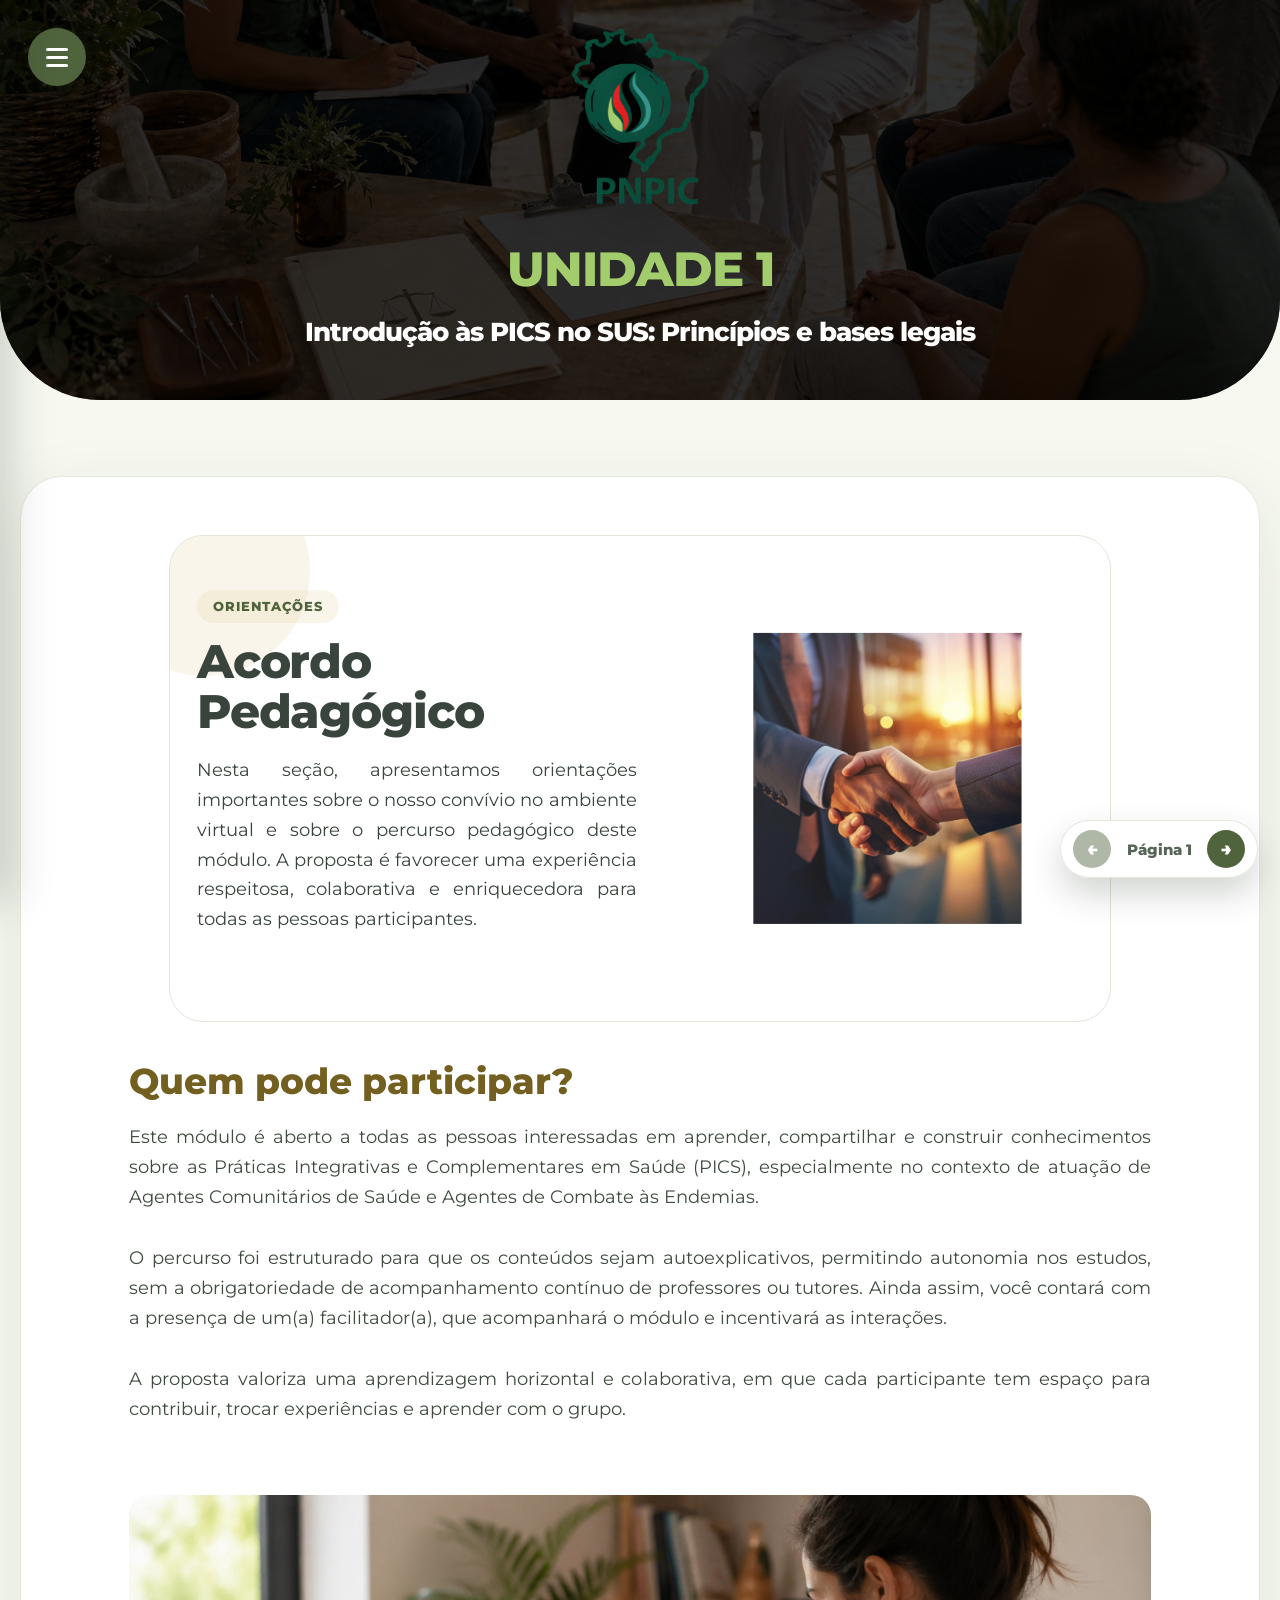
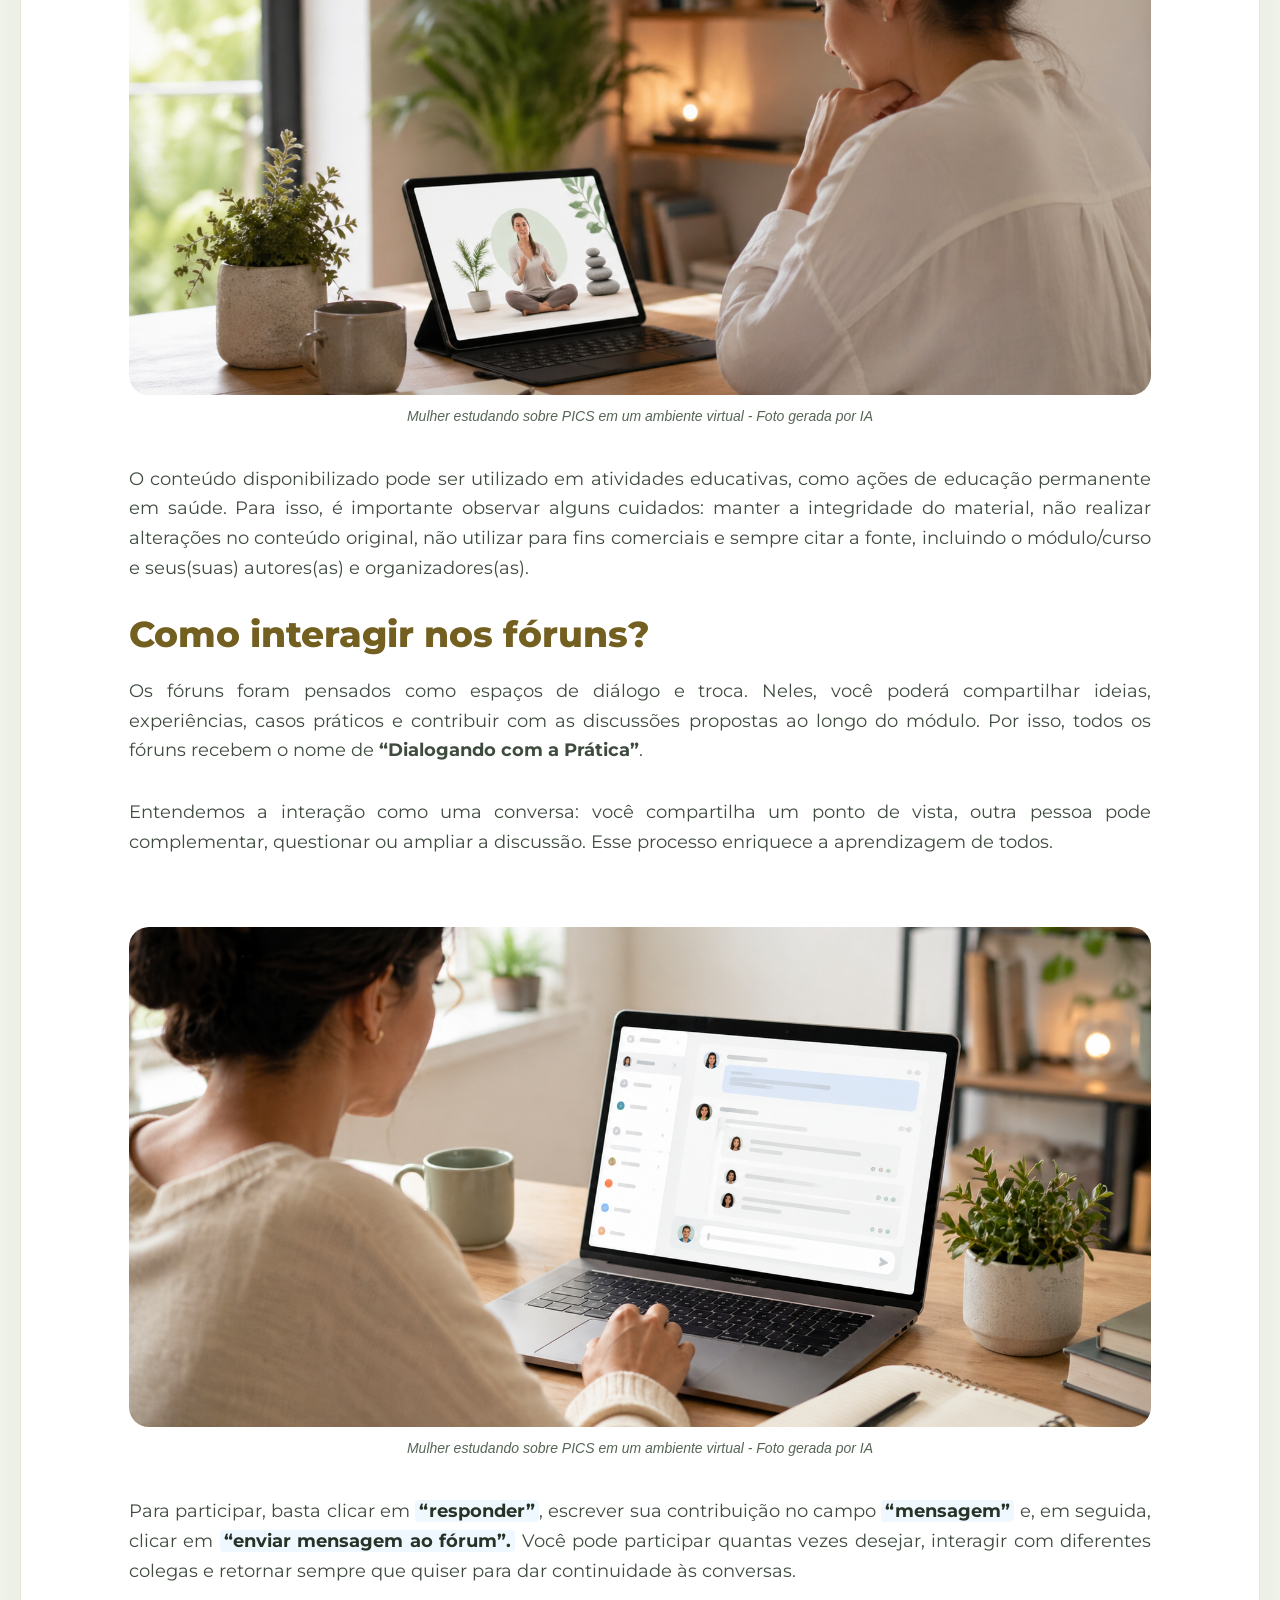
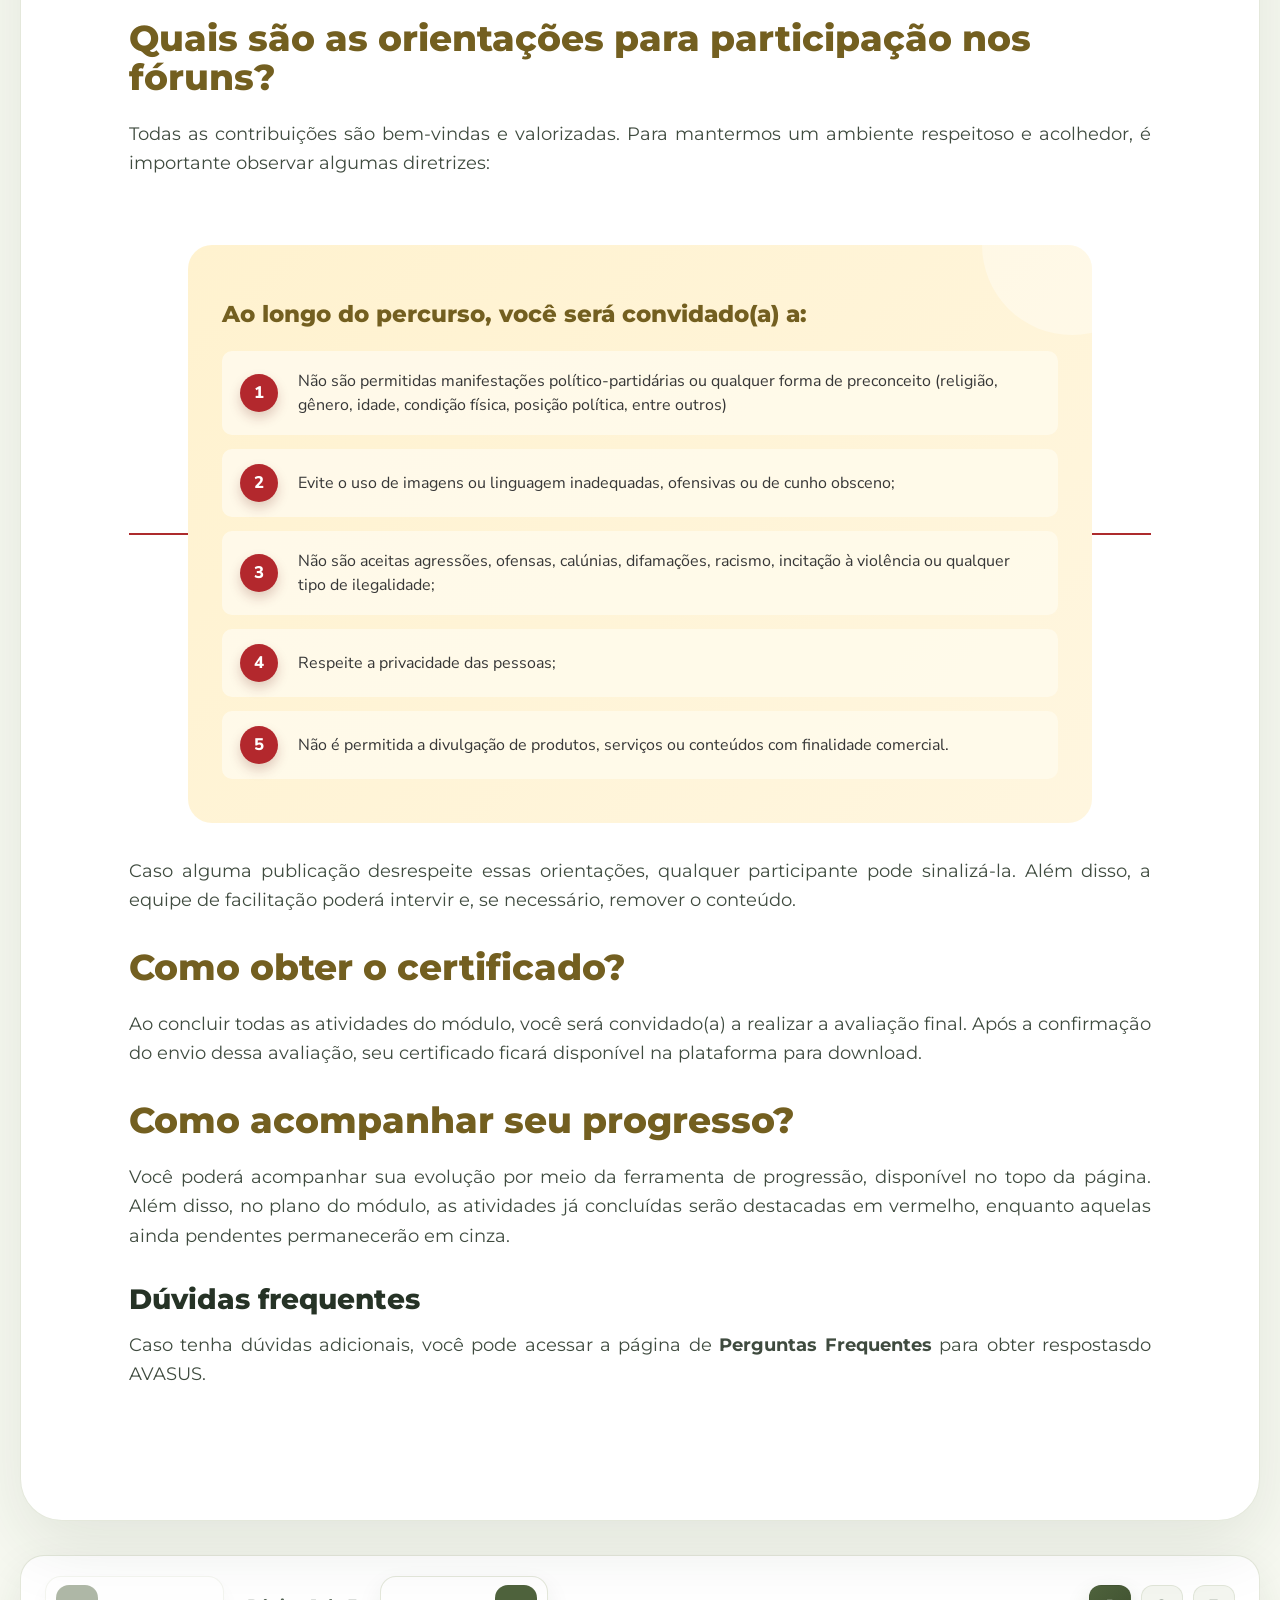
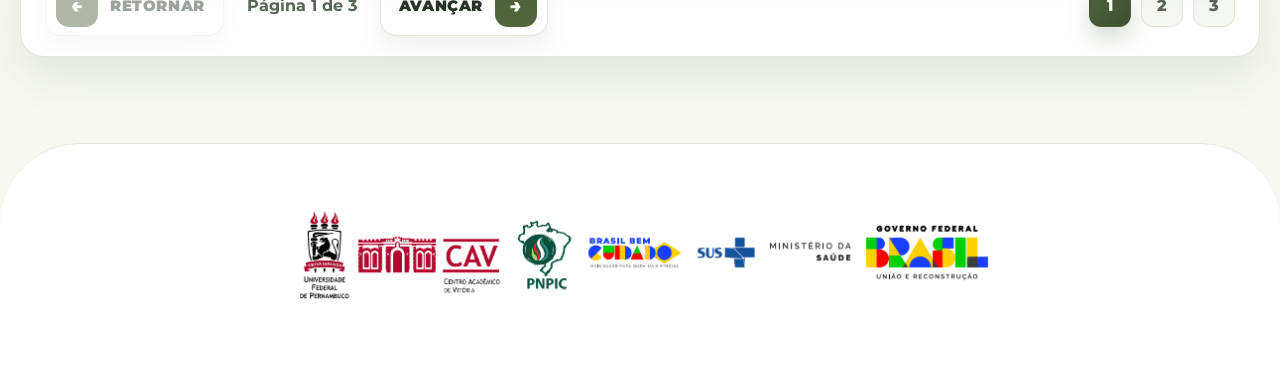
==== commit 277caa59: "Unidade 1 finalizada" ====
--- a/unidade/1/conteudo.html
+++ b/unidade/1/conteudo.html
@@ -44,7 +44,7 @@
                 <ul>
                     <li>
                         <button type="button" class="menu-link is-current" data-page="1">
-                           
+                            Acordo Pedagógico
                         </button>
                     </li>
                 </ul>
@@ -87,21 +87,21 @@
     <main id="conteudo-principal" tabindex="-1">
         <section id="conteudo-unidade" aria-labelledby="conteudo-unidade-titulo">
 
-            <article id="pagina-conteudo" class="pagina-conteudo" aria-live="polite" aria-labelledby="pagina-titulo">
+            <article id="pagina-conteudo" class="pagina-conteudo" aria-live="polite" aria-label="Conteúdo da página">
             </article>
 
             <nav class="paginacao-container" aria-label="Paginação da unidade">
                 <div class="paginacao-botoes">
-                    <button id="botao-voltar" class="paginacao-botao" type="button">
+                    <button id="botao-voltar" class="paginacao-botao" type="button" aria-controls="pagina-conteudo">
                         <span class="paginacao-icone" aria-hidden="true">←</span>
                         <span>Retornar</span>
                     </button>
 
                     <p id="paginacao-indicador" class="paginacao-indicador" aria-live="polite">
-                        Página 1 de 5
+                        Página 1 de 3
                     </p>
 
-                    <button id="botao-avancar" class="paginacao-botao paginacao-botao-proximo" type="button">
+                    <button id="botao-avancar" class="paginacao-botao paginacao-botao-proximo" type="button" aria-controls="pagina-conteudo">
                         <span class="paginacao-icone" aria-hidden="true">→</span>
                         <span>Avançar</span>
                     </button>
@@ -113,9 +113,9 @@
     </main>
 
     <div class="controle-flutuante-pagina" aria-label="Controle rápido de páginas">
-        <button id="flutuante-voltar" type="button" aria-label="Voltar página">←</button>
+        <button id="flutuante-voltar" type="button" aria-label="Voltar página" aria-controls="pagina-conteudo">←</button>
         <span id="flutuante-indicador">Página 1</span>
-        <button id="flutuante-avancar" type="button" aria-label="Avançar página">→</button>
+        <button id="flutuante-avancar" type="button" aria-label="Avançar página" aria-controls="pagina-conteudo">→</button>
     </div>
 
     <footer id="rodape-conteudo">
@@ -131,8 +131,345 @@
             {
                 titulo: "Acordo Pedagógico",
                 classe: "pagina-acordo-pedagogico",
-                conteudo: ``
-            }
+                conteudo: `
+        <section class="conteudo-texto-imagem-flex" aria-labelledby="conteudo-texto-imagem-flex-titulo" aria-describedby="conteudo-texto-imagem-flex-descricao">
+            <div class="conteudo-texto-imagem-flex-card">
+
+                <div class="conteudo-texto-imagem-flex-conteudo">
+                    <span class="conteudo-texto-imagem-flex-tag">Orientações</span>
+
+                    <h2 id="conteudo-texto-imagem-flex-titulo" class="conteudo-texto-imagem-flex-titulo">Acordo Pedagógico</h2>
+
+                    <p id="conteudo-texto-imagem-flex-descricao" class="conteudo-texto-imagem-flex-descricao">
+                        Nesta seção, apresentamos orientações importantes sobre o nosso 
+                        convívio no ambiente virtual e sobre o percurso pedagógico deste 
+                        módulo. A proposta é favorecer uma experiência respeitosa, colaborativa 
+                        e enriquecedora para todas as pessoas participantes.
+                    </p>
+                </div>
+
+                <div class="conteudo-texto-imagem-flex-imagem">
+                    <img
+                        src="./../../assets/images/unidades/unidade-01/acordo_pedagogico_imagem.jpg"
+                        alt="Pessoas dialogando e chegando a um comum arcodo">
+                </div>
+
+            </div>
+        </section>
+
+        <section class="conteudo-texto-corrido" aria-labelledby="conteudo-texto-corrido-titulo">
+            <h2 id="conteudo-texto-corrido-titulo">Quem pode participar?</h2>
+
+            <p>
+                Este módulo é aberto a todas as pessoas interessadas em aprender, compartilhar 
+                e construir conhecimentos sobre as Práticas Integrativas e Complementares 
+                em Saúde (PICS), especialmente no contexto de atuação de Agentes Comunitários 
+                de Saúde e Agentes de Combate às Endemias.
+            </p>
+
+            <p>
+                O percurso foi estruturado para que os conteúdos sejam autoexplicativos, permitindo 
+                autonomia nos estudos, sem a obrigatoriedade de acompanhamento contínuo de professores 
+                ou tutores. Ainda assim, você contará com a presença de um(a) facilitador(a), que 
+                acompanhará o módulo e incentivará as interações.
+            </p>
+
+            <p>
+                A proposta valoriza uma aprendizagem horizontal e colaborativa, em que cada participante 
+                tem espaço para contribuir, trocar experiências e aprender com o grupo.
+            </p>
+
+            <div class="conteudo-texto-corrido-imagem">
+                <figure class="conteudo-texto-corrido-imagem">
+                    <img
+                        src="./../../assets/images/unidades/unidade-01/mulher-estudando-sobre-pics.png"
+                        alt="Mulher estudando sobre PICS em um ambiente virtual">
+
+                    <figcaption>
+                        Mulher estudando sobre PICS em um ambiente virtual - Foto gerada por IA
+                    </figcaption>
+                </figure>
+            </div>
+
+            <p>
+                O conteúdo disponibilizado pode ser utilizado em atividades educativas, como ações de 
+                educação permanente em saúde. Para isso, é importante observar alguns cuidados: manter 
+                a integridade do material, não realizar alterações no conteúdo original, não utilizar 
+                para fins comerciais e sempre citar a fonte, incluindo o módulo/curso e seus(suas) 
+                autores(as) e organizadores(as).
+            </p>
+
+            <h2>Como interagir nos fóruns?</h2>
+
+            <p>
+                Os fóruns foram pensados como espaços de diálogo e troca. Neles, você poderá compartilhar 
+                ideias, experiências, casos práticos e contribuir com as discussões propostas ao longo do 
+                módulo. Por isso, todos os fóruns recebem o nome de <strong>“Dialogando com a Prática”</strong>.
+            </p>
+
+            <p>
+                Entendemos a interação como uma conversa: você compartilha um ponto de vista, outra pessoa pode 
+                complementar, questionar ou ampliar a discussão. Esse processo enriquece a aprendizagem de todos.
+            </p>
+
+            <div class="conteudo-texto-corrido-imagem">
+                <figure class="conteudo-texto-corrido-imagem">
+                    <img
+                        src="./../../assets/images/unidades/unidade-01/mulher-interagindo-no-forum.png"
+                        alt="Mulher participando de fórum virtual sobre PICS - Foto gerada por IA">
+
+                    <figcaption>
+                        Mulher estudando sobre PICS em um ambiente virtual - Foto gerada por IA
+                    </figcaption>
+                </figure>
+            </div>            
+
+            <p>
+                Para participar, basta clicar em <span class="conteudo-texto-corrido-marcacao">“responder”</span>, 
+                escrever sua contribuição no campo <span class="conteudo-texto-corrido-marcacao">“mensagem”</span> e, 
+                em seguida, clicar em <span class="conteudo-texto-corrido-marcacao">“enviar mensagem ao fórum”.</span> 
+                Você pode participar quantas vezes desejar, interagir com diferentes colegas e retornar sempre que 
+                quiser para dar continuidade às conversas.
+            </p>
+
+            <h2>Quais são as orientações para participação nos fóruns?</h2>
+
+            <p>
+                Todas as contribuições são bem-vindas e valorizadas. Para mantermos um ambiente respeitoso 
+                e acolhedor, é importante observar algumas diretrizes:
+            </p>
+
+            <div class="lista-ordenada-estilizada-1-wrapper" aria-labelledby="lista-ordenada-estilizada-1-titulo">
+                <div class="lista-ordenada-estilizada-1-card">
+                    <h2 id="lista-ordenada-estilizada-1-titulo">
+                        Ao longo do percurso, você será convidado(a) a:
+                    </h2>
+
+                    <ol class="lista-ordenada-estilizada-1">
+                        <li>Não são permitidas manifestações político-partidárias ou qualquer forma de preconceito (religião, gênero, idade, condição física, posição política, entre outros)</li>
+                        <li>Evite o uso de imagens ou linguagem inadequadas, ofensivas ou de cunho obsceno;</li>
+                        <li>Não são aceitas agressões, ofensas, calúnias, difamações, racismo, incitação à violência ou qualquer tipo de ilegalidade;</li>
+                        <li>Respeite a privacidade das pessoas;</li>
+                        <li>Não é permitida a divulgação de produtos, serviços ou conteúdos com finalidade comercial.</li>
+                    </ol>
+                </div>
+            </div>
+
+            <p>
+                Caso alguma publicação desrespeite essas orientações, qualquer participante pode sinalizá-la. 
+                Além disso, a equipe de facilitação poderá intervir e, se necessário, remover o conteúdo.
+            </p>
+
+            <h2>Como obter o certificado?</h2>
+
+            <p>
+                Ao concluir todas as atividades do módulo, você será convidado(a) a realizar a avaliação final. 
+                Após a confirmação do envio dessa avaliação, seu certificado ficará disponível na plataforma 
+                para download.
+            </p>
+
+            <h2>Como acompanhar seu progresso?</h2>
+
+            <p>
+                Você poderá acompanhar sua evolução por meio da ferramenta de progressão, disponível no topo da página. Além disso, no plano do módulo, as atividades já concluídas serão destacadas em vermelho, enquanto aquelas ainda pendentes permanecerão em cinza.
+            </p>
+
+            <h3>Dúvidas frequentes</h3>
+
+            <p>
+                Caso tenha dúvidas adicionais, você pode acessar a página de <strong>Perguntas Frequentes</strong>
+                para obter respostasdo AVASUS.
+            </p>
+
+        </section>
+                
+                `
+            },
+
+            {
+                titulo: "Boas-Vindas",
+                classe: "pagina-boas-vindas",
+                conteudo: `
+        <section class="conteudo-texto-imagem-flex" aria-labelledby="conteudo-texto-imagem-flex-titulo" aria-describedby="conteudo-texto-imagem-flex-descricao">
+            <div class="conteudo-texto-imagem-flex-card">
+
+                <div class="conteudo-texto-imagem-flex-conteudo">
+                    <span class="conteudo-texto-imagem-flex-tag">Introdução</span>
+
+                    <h2 id="conteudo-texto-imagem-flex-titulo" class="conteudo-texto-imagem-flex-titulo">Boas-Vindas!</h2>
+
+                    <p id="conteudo-texto-imagem-flex-descricao" class="conteudo-texto-imagem-flex-descricao">
+                       As Práticas Integrativas e Complementares em Saúde (PICS) são importantes 
+                       ferramentas de cuidado, pois consideram o ser humano em sua totalidade, nas 
+                       dimensões física, emocional, mental e social. Essas práticas ampliam as formas 
+                       de cuidado em saúde, fortalecem o olhar dos profissionais sobre o processo 
+                       saúde-doença e incentivam o autocuidado de forma consciente e responsável.
+                    </p>
+                </div>
+
+                <div class="conteudo-texto-imagem-flex-imagem">
+                    <img
+                        src="./../../assets/images/unidades/unidade-01/moça-dando-boas-vindas.png"
+                        alt="Moça dando boas-vindas ao módulo sobre PICS">
+                </div>
+
+            </div>
+        </section>
+
+        <section class="conteudo-texto-corrido" aria-labelledby="conteudo-texto-corrido-titulo">
+            <p>
+                É com grande satisfação que acolhemos você no módulo Práticas Integrativas e 
+                Complementares em Saúde (PICS) na Atuação de Agentes Comunitários de Saúde e 
+                Agentes de Combate às Endemias.
+            </p>
+
+            <p>
+                Neste percurso, você encontrará recursos didáticos variados e pensados para apoiar 
+                sua aprendizagem. O objetivo é contribuir com a qualificação profissional para o uso 
+                seguro e responsável das PICS na Atenção Primária, fortalecendo a promoção da saúde e 
+                o cuidado integral à população.
+            </p>
+
+            <p>
+                Este módulo também busca incentivar a atuação de Agentes Comunitários de Saúde (ACS) e 
+                Agentes de Combate às Endemias (ACE) no território, ampliando possibilidades de cuidado 
+                por meio das PICS. Ele integra as ações do Ministério da Saúde voltadas à implementação 
+                da Política Nacional de Práticas Integrativas e Complementares no SUS (PNPIC), tornando 
+                essas práticas mais acessíveis aos profissionais da área.
+            </p>
+
+            <p>
+               A formação é destinada a ACS, ACE, usuários do SUS e demais pessoas interessadas na temática. 
+               Ao longo do módulo, você terá contato com práticas como:
+            </p>
+
+            <div class="lista-nao-ordenada-personalizada-wrapper" aria-label="Lista de práticas integrativas e complementares">
+                <div class="lista-nao-ordenada-personalizada-card" style="background: #c7e3fc;">
+                    <ul class="lista-nao-ordenada-personalizada">
+                        <li style="background-color: #FFF;">Plantas medicinais e fitoterapia</li>
+                        <li style="background-color: #FFF;">Práticas corporais da Medicina Tradicional Chinesa (MTC)</li>
+                        <li style="background-color: #FFF;">Terapia Comunitária Integrativa (TCI)</li>
+                        <li style="background-color: #FFF;">Yoga</li>
+                        <li style="background-color: #FFF;">Meditação</li>
+                        <li style="background-color: #FFF;">Automassagem</li>
+                    </ul>
+                </div>
+            </div>
+            
+            <p>
+                Essas práticas podem apoiar a promoção da saúde, o cuidado integral e o fortalecimento 
+                da autonomia no dia a dia.
+            </p>
+
+            <p>
+                O módulo foi organizado com base nas diretrizes da PNPIC e tem como proposta oferecer 
+                ferramentas práticas para sua atuação. Ele está estruturado em:
+            </p>
+
+            <div class="lista-ordenada-estilizada-1-wrapper" aria-labelledby="lista-ordenada-estilizada-1-titulo">
+                <div class="lista-ordenada-estilizada-1-card">
+                    <h2 id="lista-ordenada-estilizada-1-titulo">
+                        Ao longo do percurso, você será convidado(a) a:
+                    </h2>
+
+                    <ol class="lista-ordenada-estilizada-1">
+                        <li>uma unidade inicial de apresentação;</li>
+                        <li>quatro unidades de estudo;</li>
+                        <li>uma unidade de encerramento e avaliação.</li>
+                    </ol>
+                </div>
+            </div>
+
+            <p>
+                Em cada unidade, você encontrará materiais diversos como textos, vídeos, apresentações, 
+                histórias em quadrinhos e estudos de caso. Além das atividades “Dialogando com a Prática”, 
+                que convidam você a relacionar os conteúdos com sua realidade e seu contexto de trabalho.
+            </p>
+
+            <p>
+                Para iniciar, você assistirá a um vídeo de acolhimento apresentado pelo <span class="conteudo-texto-corrido-marcacao">Núcleo Técnico 
+                de Gestão da Política Nacional de Práticas Integrativas e Complementares no SUS</span>, que dá 
+                as boas-vindas e apresenta este percurso formativo.
+            </p>
+
+            <p>
+                Esperamos que este seja um espaço de aprendizado significativo, troca de experiências e 
+                construção coletiva.
+            </p>
+
+            <p>
+                <strong>Desejamos uma excelente jornada!</strong>
+            </p>
+
+        </section>
+                `
+            },
+
+            {
+                titulo: "Conhecendo o Módulo",
+                classe: "pagina-conhecendo-o-modulo",
+                conteudo: `
+        <section class="conteudo-texto-imagem-flex" aria-labelledby="conteudo-texto-imagem-flex-titulo" aria-describedby="conteudo-texto-imagem-flex-descricao">
+            <div class="conteudo-texto-imagem-flex-card">
+
+                <div class="conteudo-texto-imagem-flex-conteudo">
+                    <span class="conteudo-texto-imagem-flex-tag">Fique por Dentro</span>
+
+                    <h2 id="conteudo-texto-imagem-flex-titulo" class="conteudo-texto-imagem-flex-titulo">Conhecendo o Módulo</h2>
+
+                    <p id="conteudo-texto-imagem-flex-descricao" class="conteudo-texto-imagem-flex-descricao">
+                       Você está iniciando um módulo organizado em cinco unidades. A primeira é este 
+                       espaço de acolhimento, onde apresentamos a estrutura, os objetivos e os conteúdos 
+                       do percurso formativo. Aqui, você também conhecerá a Política Nacional de Práticas 
+                       Integrativas e Complementares no SUS, além do contexto das PICS no Brasil e no mundo.
+                    </p>
+                </div>
+
+                <div class="conteudo-texto-imagem-flex-imagem">
+                    <img
+                        src="./../../assets/images/unidades/unidade-01/comecando-o-modulo.jpg"
+                        alt="Moça dando boas-vindas ao módulo sobre PICS">
+                </div>
+
+            </div>
+        </section>
+
+        <section class="conteudo-texto-corrido" aria-labelledby="conteudo-texto-corrido-titulo">
+            <p>
+               Este módulo foi pensado para apoiar a atuação de Agentes Comunitários de Saúde (ACS) 
+               e Agentes de Combate às Endemias (ACE) no território, por meio do uso das PICS. Ao final, 
+               você terá acesso à Biblioteca, com todos os materiais disponíveis para download, que podem 
+               ser utilizados livremente para fins educativos, desde que sem alterações, sem uso comercial 
+               e com a devida citação da fonte.
+            </p>
+            
+            <div class="lista-ordenada-estilizada-1-wrapper" aria-labelledby="lista-ordenada-estilizada-1-titulo">
+                <div class="lista-ordenada-estilizada-1-card">
+                    <h2 id="lista-ordenada-estilizada-1-titulo">
+                       As demais unidades contam com diferentes estratégias de aprendizagem, como:
+                    </h2>
+
+                    <ol class="lista-ordenada-estilizada-1">
+                        <li>slides com conteúdos teóricos;</li>
+                        <li>vídeos com experiências e entrevistas;</li>
+                        <li>histórias em quadrinhos para contextualização;</li>
+                        <li>a seção “Dialogando com a Prática”, com fóruns, questões e reflexões;</li>
+                        <li>leituras complementares para aprofundamento.</li>
+                    </ol>
+                </div>
+            </div>
+
+            <p>
+                O módulo também inclui momentos de autoavaliação e avaliação final.
+            </p>
+            <p>
+                <strong>Esperamos que este seja um percurso leve, significativo e útil para sua prática.</strong>
+            </p>
+
+        </section>
+                `
+            }
+
         ];
 
         const paginaConteudo = document.getElementById("pagina-conteudo");
@@ -265,6 +602,17 @@
             paginaConteudo.className = `pagina-conteudo ${pagina.classe}`;
             paginaConteudo.innerHTML = pagina.conteudo;
 
+            const primeiroTitulo = paginaConteudo.querySelector("h1, h2, h3");
+
+            if (primeiroTitulo) {
+                primeiroTitulo.id = "pagina-titulo";
+                paginaConteudo.setAttribute("aria-labelledby", "pagina-titulo");
+                paginaConteudo.removeAttribute("aria-label");
+            } else {
+                paginaConteudo.removeAttribute("aria-labelledby");
+                paginaConteudo.setAttribute("aria-label", pagina.titulo);
+            }
+
             document.title = `${pagina.titulo} | Unidade 1 | PICS para ACS e ACE`;
 
             atualizarPaginacao();
@@ -341,6 +689,25 @@
         document.addEventListener("keydown", (event) => {
             if (event.key === "Escape" && menuLateral.classList.contains("is-open")) {
                 fecharMenuLateral();
+            }
+
+            if (event.key === "Tab" && menuLateral.classList.contains("is-open")) {
+                const focoElementos = menuLateral.querySelectorAll(
+                    'button, [href], input, select, textarea, [tabindex]:not([tabindex="-1"])'
+                );
+
+                if (focoElementos.length > 0) {
+                    const primeiroElemento = focoElementos[0];
+                    const ultimoElemento = focoElementos[focoElementos.length - 1];
+
+                    if (event.shiftKey && document.activeElement === primeiroElemento) {
+                        event.preventDefault();
+                        ultimoElemento.focus();
+                    } else if (!event.shiftKey && document.activeElement === ultimoElemento) {
+                        event.preventDefault();
+                        primeiroElemento.focus();
+                    }
+                }
             }
 
             if (event.key === "ArrowLeft" && paginaAtual > 1) {
@@ -393,9 +760,6 @@
 
             const observer = new IntersectionObserver((entries) => {
                 entries.forEach((entry) => {
-                    // Log para depuração (remover em produção)
-                    console.debug('Observer paginacao:', entry.intersectionRatio, entry.isIntersecting);
-
                     if (entry.isIntersecting) {
                         ocultar();
                     } else {
@@ -784,12 +1148,7 @@
             width: var(--progresso-scroll, 0%);
             height: 5px;
 
-            background: linear-gradient(
-                90deg,
-                #a3cd6d,
-                #4f633d,
-                #735f20
-            );
+            background: linear-gradient(90deg, #4f633d, #735f20);
 
             pointer-events: none;
 
--- a/assets/css/style-conteudo.css
+++ b/assets/css/style-conteudo.css
@@ -40,6 +40,14 @@
 
     --conteudo-sombra-card: 0 24px 70px rgba(31, 45, 31, 0.10);
     --conteudo-sombra-suave: 0 14px 36px rgba(31, 45, 31, 0.10);
+
+    --conteudo-texto-imagem-flex-cor-botao: #4f633d;
+    --conteudo-texto-imagem-flex-cor-fundo: #ffffff;
+    --conteudo-texto-imagem-flex-cor-borda: #e1e6d8;
+    --conteudo-texto-imagem-flex-cor-botao-hover: #3f5130;
+
+    --conteudo-cor-texto-h2: #735f20;
+    --conteudo-cor-texto-h3: #263326;
 }
 
 
@@ -73,8 +81,8 @@
 .banner-info-numero,
 .unidade-card-categoria,
 .unidade-card-botao,
-#forum-pratica-tag,
-#forum-pratica-botao,
+.conteudo-texto-imagem-flex-tag,
+.conteudo-texto-imagem-flex-botao,
 #unidades-modulo-cabecalho span,
 #faq-modulo-cabecalho span {
     font-family: var(--fonte-auxiliar);
@@ -89,7 +97,7 @@
 button:focus-visible,
 .faq-pergunta:focus-visible,
 .unidade-card-botao:focus-visible,
-#forum-pratica-botao:focus-visible,
+.conteudo-texto-imagem-flex-botao:focus-visible,
 .menu-navegacao-botao:focus-visible,
 .menu-navegacao-fechar:focus-visible,
 .menu-link:focus-visible,
@@ -102,64 +110,10 @@
 }
 
 .unidade-card-botao:focus-visible,
-#forum-pratica-botao:focus-visible {
+.conteudo-texto-imagem-flex-botao:focus-visible {
     transform: none;
 }
 
-
-/* =========================================================
-   ACESSIBILIDADE
-   ========================================================= */
-
-.visually-hidden,
-.sr-only {
-    position: absolute;
-
-    width: 1px;
-    height: 1px;
-
-    padding: 0;
-    margin: -1px;
-
-    overflow: hidden;
-
-    border: 0;
-
-    clip: rect(0, 0, 0, 0);
-    white-space: nowrap;
-}
-
-.skip-link {
-    position: fixed;
-    top: 16px;
-    left: 16px;
-    z-index: 10000;
-
-    padding: 14px 18px;
-
-    background-color: #ffffff;
-    color: #102410;
-
-    border: 3px solid var(--cor-foco-acessivel);
-    border-radius: 12px;
-
-    font-family: var(--fonte-auxiliar);
-    font-size: 16px;
-    font-weight: 800;
-    text-decoration: none;
-
-    transform: translateY(-160%);
-    transition: transform 0.2s ease;
-}
-
-.skip-link:focus {
-    transform: translateY(0);
-}
-
-
-/* =========================================================
-   CLASSES UTILITÁRIAS
-   ========================================================= */
 
 .dark-overlay {
     position: absolute;
@@ -249,9 +203,925 @@
 }
 
 
+/* 
+    =========================================================================================
+    ELEMENTOS DE CONTEÚDO DINÂMICO APÓS O BANNER, DENTRO DA PÁGINA E ANTES DO RODAPÉ
+    =========================================================================================
+*/
+
+/* ----- Seção Conteúdo Texto Imagem Flex ----- */
+
+.conteudo-texto-imagem-flex {
+    width: min(84%, 1300px);
+
+    margin: 0 auto;
+}
+
+.conteudo-texto-imagem-flex-card {
+    min-height: 390px;
+
+    position: relative;
+
+    display: grid;
+    grid-template-columns: minmax(0, 1.05fr) minmax(360px, 0.95fr);
+    align-items: stretch;
+
+    overflow: hidden;
+
+    background-color: var(--conteudo-texto-imagem-flex-cor-fundo);
+
+    border: 1px solid var(--conteudo-texto-imagem-flex-cor-borda);
+    border-radius: 34px;
+
+    box-shadow: var(--conteudo-texto-imagem-flex-sombra);
+}
+
+.conteudo-texto-imagem-flex-card::before {
+    content: '';
+
+    width: 210px;
+    height: 210px;
+
+    position: absolute;
+    top: -70px;
+    left: -70px;
+    z-index: 1;
+
+    background-color: rgba(219, 191, 127, 0.16);
+
+    border-radius: 50%;
+}
+
+.conteudo-texto-imagem-flex-conteudo {
+    position: relative;
+    z-index: 2;
+
+    padding: 54px 27px;
+
+    display: flex;
+    flex-direction: column;
+    justify-content: center;
+    align-items: flex-start;
+}
+
+.conteudo-texto-imagem-flex-tag {
+    display: inline-flex;
+    align-items: center;
+
+    margin-bottom: 14px;
+
+    padding: 10px 16px;
+
+    background-color: rgba(219, 191, 127, 0.16);
+    color: var(--conteudo-texto-imagem-flex-cor-botao);
+
+    border-radius: 999px;
+
+    font-size: 13px;
+    line-height: 1;
+    font-weight: 800;
+    letter-spacing: 0.08em;
+    text-transform: uppercase;
+}
+
+.conteudo-texto-imagem-flex-titulo {
+    max-width: 620px;
+
+    margin-bottom: 20px;
+
+    font-family: var(--fonte-auxiliar);
+    font-size: clamp(30px, 3.7vw, 48px);
+    line-height: 1.05;
+    font-weight: 800;
+    letter-spacing: -1.1px;
+
+    color: var(--conteudo-texto-imagem-flex-cor-destaque);
+}
+
+.conteudo-texto-imagem-flex-conteudo p {
+    max-width: 720px;
+
+    margin-bottom: 32px;
+
+    font-family: var(--fonte-principal);
+    font-size: 18px;
+    line-height: 1.65;
+    font-weight: 400;
+
+    color: var(--conteudo-texto-imagem-flex-cor-texto);
+}
+
+.conteudo-texto-imagem-flex-botao {
+    min-height: 60px;
+
+    padding: 0 28px;
+
+    display: inline-flex;
+    align-items: center;
+    justify-content: center;
+    gap: 10px;
+
+    background-color: var(--conteudo-texto-imagem-flex-cor-botao);
+    color: #ffffff;
+
+    border-radius: 999px;
+
+    font-size: 18px;
+    line-height: 1;
+    font-weight: 800;
+    text-decoration: none;
+
+    transition: background-color 0.3s ease, transform 0.3s ease, box-shadow 0.3s ease;
+}
+
+.conteudo-texto-imagem-flex-botao span {
+    font-size: 22px;
+    line-height: 1;
+
+    transition: transform 0.3s ease;
+}
+
+.conteudo-texto-imagem-flex-botao:hover {
+    background-color: var(--conteudo-texto-imagem-flex-cor-botao-hover);
+
+    transform: translateY(-2px);
+
+    box-shadow: 0 14px 28px rgba(111, 128, 87, 0.24);
+}
+
+.conteudo-texto-imagem-flex-botao:hover span {
+    transform: translateX(4px);
+}
+
+.conteudo-texto-imagem-flex-imagem {
+    min-height: 300px;
+
+    position: relative;
+
+    overflow: hidden;
+}
+
+.conteudo-texto-imagem-flex-imagem::before {
+    content: '';
+
+    position: absolute;
+    inset: 0;
+    z-index: 1;
+
+    background: linear-gradient(90deg, rgba(255, 255, 255, 0.16), rgba(255, 255, 255, 0));
+}
+
+.conteudo-texto-imagem-flex-imagem img {
+    width: 100%;
+    height: 100%;
+
+    display: block;
+
+    object-fit: cover;
+    object-position: center;
+
+    transform: scale(0.6);
+
+    transition: transform 0.45s ease, filter 0.45s ease;
+}
+
+.conteudo-texto-imagem-flex-card:hover .conteudo-texto-imagem-flex-imagem img {
+    transform: scale(0.65);
+
+    filter: brightness(1.03) contrast(1.02);
+}
+
+/* ----- Seção Conteúdo Texto Corrido ----- */
+
+.conteudo-texto-corrido {
+
+    margin: 0 auto;
+    padding: 40px 50px;
+}
+
+.conteudo-texto-corrido h2 {
+    margin-bottom: 22px;
+    color: var(--conteudo-cor-texto-h2);
+    font-family: var(--fonte-auxiliar);
+    font-size: clamp(24px, 4vw, 36px);
+    line-height: 1.1;
+    font-weight: 800;
+}
+
+.conteudo-texto-corrido h3 {
+    margin-bottom: 16px;
+    color: var(--conteudo-cor-texto-h3);
+    font-family: var(--fonte-auxiliar);
+    font-size: clamp(20px, 3.5vw, 28px);
+    line-height: 1.1;
+    font-weight: 800;
+
+}
+
+.conteudo-texto-corrido p {
+    margin-bottom: 32px;
+    color: var(--conteudo-cor-texto);
+    font-family: var(--fonte-principal);
+    font-size: 18px;
+    line-height: 1.65;
+    font-weight: 400;
+}
+
+.conteudo-texto-corrido .conteudo-texto-corrido-marcacao {
+    background-color: aliceblue;
+    color: var(--conteudo-cor-texto-h3);
+    font-weight: 700;
+    padding: 0 4px;
+    border-radius: 4px;
+}
+
+.conteudo-texto-corrido-imagem {
+    width: 100%;
+    height: 500px;
+    margin: 70px 0;
+
+    border-radius: 20px;
+
+    object-fit: cover;
+    object-position: center;
+}
+
+.conteudo-texto-corrido-imagem img {
+    width: 100%;
+    height: 100%;
+
+    display: block;
+
+    border-radius: 20px;
+
+    object-fit: cover;
+    object-position: center;
+}
+
+.conteudo-texto-corrido-imagem figcaption {
+    margin-top: 12px;
+    color: var(--conteudo-cor-texto-suave);
+    font-family: var(--fonte-principal);
+    font-size: 14px;
+    line-height: 1.4;
+    font-style: italic;
+    text-align: center;
+}
+
+/* Seção Lista Ordenada Pernsonalizada 1 */
+
+.lista-ordenada-estilizada-1-wrapper {
+    position: relative;
+    width: 100%;
+    padding: 34px 20px;
+    isolation: isolate;
+}
+
+.lista-ordenada-estilizada-1-wrapper::before {
+    content: "";
+    position: absolute;
+    top: 50%;
+    left: 50%;
+    width: 100%;
+    height: 2px;
+    background-color: #ad2b2d;
+    transform: translate(-50%, -50%);
+    z-index: -2;
+}
+
+.lista-ordenada-estilizada-1-card {
+    width: min(92%, 1120px);
+    margin: 0 auto;
+    padding: 56px 34px 44px;
+    background: linear-gradient(135deg, #fff2cf 0%, #fff6df 100%);
+    border-radius: 24px;
+    position: relative;
+    z-index: 1;
+    overflow: hidden;
+}
+
+.lista-ordenada-estilizada-1-card::before {
+    content: "";
+    position: absolute;
+    width: 180px;
+    height: 180px;
+    right: -70px;
+    top: -90px;
+    background-color: rgba(255, 255, 255, 0.35);
+    border-radius: 50%;
+    pointer-events: none;
+}
+
+.lista-ordenada-estilizada-1-card h2 {
+    margin: 0 0 22px;
+    color: var(--conteudo-cor-texto-h2);
+    font-size: clamp(1.2rem, 1.8vw, 1.7rem);
+    line-height: 1.2;
+    font-weight: 800;
+}
+
+.lista-ordenada-estilizada-1 {
+    list-style: none;
+    counter-reset: item-percurso;
+    margin: 0;
+    padding: 0;
+    display: grid;
+    gap: 14px;
+}
+
+.lista-ordenada-estilizada-1 li {
+    counter-increment: item-percurso;
+    position: relative;
+    min-height: 68px;
+    padding: 18px 22px 18px 76px;
+    display: flex;
+    align-items: center;
+    background-color: rgba(255, 250, 235, 0.92);
+    border-radius: 10px;
+    color: #373737;
+    font-size: clamp(0.98rem, 1.25vw, 1.12rem);
+    line-height: 1.5;
+    overflow-wrap: anywhere;
+    transition:
+        transform 0.25s ease,
+        background-color 0.25s ease;
+    animation: itemEntrada 0.7s ease both;
+}
+
+.lista-ordenada-estilizada-1 li:nth-child(1) {
+    animation-delay: 0.08s;
+}
+
+.lista-ordenada-estilizada-1 li:nth-child(2) {
+    animation-delay: 0.16s;
+}
+
+.lista-ordenada-estilizada-1 li:nth-child(3) {
+    animation-delay: 0.24s;
+}
+
+.lista-ordenada-estilizada-1 li:nth-child(4) {
+    animation-delay: 0.32s;
+}
+
+.lista-ordenada-estilizada-1 li::before {
+    content: counter(item-percurso);
+    position: absolute;
+    left: 18px;
+    top: 50%;
+    width: 38px;
+    height: 38px;
+    display: grid;
+    place-items: center;
+    background-color: #b3282d;
+    color: #ffffff;
+    border-radius: 50%;
+    font-size: 1.05rem;
+    font-weight: 800;
+    transform: translateY(-50%);
+    box-shadow: 0 6px 12px rgba(112, 32, 32, 0.22);
+    transition:
+        transform 0.25s ease,
+        background-color 0.25s ease;
+}
+
+.lista-ordenada-estilizada-1 li:hover {
+    transform: translateX(6px);
+    background-color: #fffdf4;
+}
+
+.lista-ordenada-estilizada-1 li:hover::before {
+    background-color: #9f2025;
+    transform: translateY(-50%) scale(1.04) rotate(-3deg);
+}
+
+@keyframes itemEntrada {
+    from {
+        opacity: 0;
+        transform: translateY(18px);
+    }
+
+    to {
+        opacity: 1;
+        transform: translateY(0);
+    }
+}
+
+@media (max-width: 768px) {
+    .lista-ordenada-estilizada-1-wrapper {
+        padding: 24px 14px;
+    }
+
+    .lista-ordenada-estilizada-1-card {
+        width: 100%;
+        padding: 34px 18px 28px;
+        border-radius: 20px;
+    }
+
+    .lista-ordenada-estilizada-1-card h2 {
+        margin-bottom: 18px;
+    }
+
+    .lista-ordenada-estilizada-1 {
+        gap: 12px;
+    }
+
+    .lista-ordenada-estilizada-1 li {
+        min-height: auto;
+        padding: 16px 16px 16px 64px;
+        font-size: 0.98rem;
+    }
+
+    .lista-ordenada-estilizada-1 li::before {
+        left: 14px;
+        width: 34px;
+        height: 34px;
+        font-size: 0.95rem;
+    }
+
+    .lista-ordenada-estilizada-1 li:hover {
+        transform: translateX(3px);
+    }
+}
+
+@media (max-width: 640px) {
+    .lista-ordenada-estilizada-1-wrapper {
+        padding: 20px 10px;
+    }
+
+    .lista-ordenada-estilizada-1-card {
+        padding: 28px 14px 22px;
+        border-radius: 18px;
+    }
+
+    .lista-ordenada-estilizada-1-card h2 {
+        margin-bottom: 16px;
+        font-size: clamp(1.05rem, 3.8vw, 1.35rem);
+    }
+
+    .lista-ordenada-estilizada-1 {
+        gap: 10px;
+    }
+
+    .lista-ordenada-estilizada-1 li {
+        padding: 14px 14px 14px 56px;
+        border-radius: 9px;
+        font-size: 0.93rem;
+        line-height: 1.45;
+    }
+
+    .lista-ordenada-estilizada-1 li::before {
+        left: 12px;
+        width: 30px;
+        height: 30px;
+        font-size: 0.88rem;
+    }
+}
+
+@media (max-width: 480px) {
+    .lista-ordenada-estilizada-1-wrapper {
+        padding: 16px 0;
+    }
+
+    .lista-ordenada-estilizada-1-card {
+        padding: 22px 12px 18px;
+        border-radius: 16px;
+    }
+
+    .lista-ordenada-estilizada-1-card h2 {
+        margin-bottom: 14px;
+        font-size: clamp(1rem, 5.2vw, 1.2rem);
+    }
+
+    .lista-ordenada-estilizada-1 li {
+        padding: 12px 12px 12px 50px;
+        font-size: 0.9rem;
+        line-height: 1.4;
+    }
+
+    .lista-ordenada-estilizada-1 li::before {
+        left: 10px;
+        width: 26px;
+        height: 26px;
+        font-size: 0.8rem;
+    }
+
+    .lista-ordenada-estilizada-1 li:hover {
+        transform: translateX(2px);
+    }
+}
+
+@media (max-width: 360px) {
+    .lista-ordenada-estilizada-1-card {
+        padding: 20px 10px 16px;
+    }
+
+    .lista-ordenada-estilizada-1-card h2 {
+        font-size: 0.95rem;
+    }
+
+    .lista-ordenada-estilizada-1 li {
+        padding: 11px 10px 11px 46px;
+        font-size: 0.86rem;
+    }
+
+    .lista-ordenada-estilizada-1 li::before {
+        left: 8px;
+        width: 24px;
+        height: 24px;
+        font-size: 0.74rem;
+    }
+}
+
+
+/* Seção Lista Ordenada Pernsonalizada 2 */
+
+.lista-ordenada-estilizada-2 {
+	max-width: 80%;
+	margin: 0 auto;
+}
+
+.lista-ordenada-estilizada-2 h2 {
+    margin: 0 0 22px;
+	color: var(--conteudo-cor-texto-h2);
+	font-size: clamp(1.4rem, 2.5vw, 2rem);
+    line-height: 1.2;
+	font-weight: 800;
+}
+
+.lista-ordenada-estilizada-2 ol {
+	list-style: none;
+	padding: 0;
+}
+
+.lista-ordenada-estilizada-2 li + li {
+	margin-top: 2.3rem;
+}
+
+.lista-ordenada-estilizada-2 li {
+	display: flex;
+	align-items: center;
+	gap: 1rem;
+	background: aliceblue;
+	padding: 1.5rem;
+	border-radius: 1rem;
+	width: calc(100% - 2rem);
+	box-shadow: 0.25rem 0.25rem 0.75rem rgb(0 0 0 / 0.1);
+    font-family: var(--fonte-principal);
+    font-size: 1.125rem;
+}
+
+.lista-ordenada-estilizada-2 li::before {
+	counter-increment: list-item;
+	content: counter(list-item);
+	font-size: 3rem;
+	font-weight: 700;
+	width: 2em;
+	height: 2em;
+	background: #505050;
+	flex: 0 0 auto;
+	border-radius: 50%;
+	color: white;
+	display: flex;
+	justify-content: center;
+	align-items: center;
+}
+
+.lista-ordenada-estilizada-2 li:nth-child(even) {
+	flex-direction: row-reverse;
+	background: var(--conteudo-cor-fundo);
+	margin-right: -2rem;
+	margin-left: 2rem;
+}
+
+/* Responsividade para .lista-ordenada-estilizada-2 */
+
+@media (max-width: 768px) {
+	.lista-ordenada-estilizada-2 {
+		max-width: 90%;
+	}
+
+	.lista-ordenada-estilizada-2 h2 {
+		margin-bottom: 18px;
+		font-size: clamp(1.1rem, 2.2vw, 1.6rem);
+	}
+
+	.lista-ordenada-estilizada-2 li + li {
+		margin-top: 0.85rem;
+	}
+
+	.lista-ordenada-estilizada-2 li {
+		gap: 0.85rem;
+		padding: 1.2rem;
+		border-radius: 0.9rem;
+		font-size: 1rem;
+		width: calc(100% - 1.6rem);
+	}
+
+	.lista-ordenada-estilizada-2 li::before {
+		font-size: 2.4rem;
+		width: 1.85em;
+		height: 1.85em;
+	}
+
+	.lista-ordenada-estilizada-2 li:nth-child(even) {
+		margin-right: -1.2rem;
+		margin-left: 1.2rem;
+	}
+}
+
+@media (max-width: 640px) {
+	.lista-ordenada-estilizada-2 {
+		max-width: 95%;
+	}
+
+	.lista-ordenada-estilizada-2 h2 {
+		margin-bottom: 16px;
+		font-size: clamp(1rem, 2vw, 1.4rem);
+	}
+
+	.lista-ordenada-estilizada-2 li + li {
+		margin-top: 0.75rem;
+	}
+
+	.lista-ordenada-estilizada-2 li {
+		gap: 0.75rem;
+		padding: 1rem;
+		border-radius: 0.8rem;
+		font-size: 0.95rem;
+		width: calc(100% - 1.4rem);
+	}
+
+	.lista-ordenada-estilizada-2 li::before {
+		font-size: 2rem;
+		width: 1.7em;
+		height: 1.7em;
+	}
+
+	.lista-ordenada-estilizada-2 li:nth-child(even) {
+		margin-right: -0.7rem;
+		margin-left: 0.7rem;
+	}
+}
+
+@media (max-width: 480px) {
+	.lista-ordenada-estilizada-2 {
+		max-width: 100%;
+	}
+
+	.lista-ordenada-estilizada-2 h2 {
+		margin-bottom: 14px;
+		font-size: clamp(0.95rem, 5vw, 1.2rem);
+	}
+
+	.lista-ordenada-estilizada-2 li + li {
+		margin-top: 0.65rem;
+	}
+
+	.lista-ordenada-estilizada-2 li {
+		gap: 0.65rem;
+		padding: 0.9rem;
+		border-radius: 0.7rem;
+		font-size: 0.9rem;
+		width: calc(100% - 1.2rem);
+	}
+
+	.lista-ordenada-estilizada-2 li::before {
+		font-size: 1.6rem;
+		width: 1.6em;
+		height: 1.6em;
+	}
+
+	.lista-ordenada-estilizada-2 li:nth-child(even) {
+		margin-right: -0.6rem;
+		margin-left: 0.6rem;
+	}
+}
+
+@media (max-width: 360px) {
+	.lista-ordenada-estilizada-2 h2 {
+		margin-bottom: 12px;
+		font-size: 0.95rem;
+	}
+
+	.lista-ordenada-estilizada-2 li + li {
+		margin-top: 0.6rem;
+	}
+
+	.lista-ordenada-estilizada-2 li {
+		gap: 0.6rem;
+		padding: 0.8rem;
+		border-radius: 0.6rem;
+		font-size: 0.85rem;
+		width: calc(100% - 1rem);
+	}
+
+	.lista-ordenada-estilizada-2 li::before {
+		font-size: 1.4rem;
+		width: 1.5em;
+		height: 1.5em;
+	}
+
+	.lista-ordenada-estilizada-2 li:nth-child(even) {
+		margin-right: -0.5rem;
+		margin-left: 0.5rem;
+	}
+}
+
+/* Seção Lista Não Ordenada Personalizada */
+
+.lista-nao-ordenada-personalizada-wrapper {
+    width: 100%;
+    padding: 34px 20px;
+}
+
+.lista-nao-ordenada-personalizada-card {
+    width: min(92%, 1120px);
+    margin: 0 auto;
+    padding: 56px 34px 44px;
+    background: linear-gradient(135deg, #fff2cf 0%, #fff6df 100%);
+    border-radius: 28px;
+    position: relative;
+    overflow: hidden;
+}
+
+.lista-nao-ordenada-personalizada-card::before {
+    content: "";
+    position: absolute;
+    width: 260px;
+    height: 260px;
+    right: -90px;
+    top: -120px;
+    background-color: rgba(255, 255, 255, 0.35);
+    border-radius: 50%;
+    pointer-events: none;
+}
+
+.lista-nao-ordenada-personalizada-card h2 {
+    position: relative;
+    z-index: 1;
+    margin: 0 0 32px;
+    color: #4f754f;
+    font-family: var(--fonte-auxiliar);
+    font-size: clamp(1.2rem, 1.8vw, 1.7rem);
+    line-height: 1.25;
+    font-weight: 700;
+}
+
+.lista-nao-ordenada-personalizada {
+    position: relative;
+    z-index: 1;
+    list-style: none;
+    margin: 0;
+    padding: 0;
+    display: grid;
+    gap: 14px;
+}
+
+.lista-nao-ordenada-personalizada li {
+    position: relative;
+    min-height: 68px;
+    padding: 18px 22px 18px 76px;
+    display: flex;
+    align-items: center;
+    background-color: rgba(255, 250, 235, 0.92);
+    border-radius: 12px;
+    color: #373737;
+    font-family: var(--fonte-principal);
+    font-size: clamp(0.98rem, 1.25vw, 1.12rem);
+    line-height: 1.55;
+    transition:
+        transform 0.25s ease,
+        background-color 0.25s ease;
+    animation: topicoEntrada 0.7s ease both;
+}
+
+.lista-nao-ordenada-personalizada li:nth-child(1) {
+    animation-delay: 0.08s;
+}
+
+.lista-nao-ordenada-personalizada li:nth-child(2) {
+    animation-delay: 0.16s;
+}
+
+.lista-nao-ordenada-personalizada li:nth-child(3) {
+    animation-delay: 0.24s;
+}
+
+.lista-nao-ordenada-personalizada li:nth-child(4) {
+    animation-delay: 0.32s;
+}
+
+.lista-nao-ordenada-personalizada li::before {
+    content: "";
+    position: absolute;
+    left: 18px;
+    top: 50%;
+    width: 38px;
+    height: 38px;
+    background-color: #b3282d;
+    border-radius: 50%;
+    transform: translateY(-50%);
+    transition:
+        transform 0.25s ease,
+        background-color 0.25s ease;
+}
+
+.lista-nao-ordenada-personalizada li::after {
+    content: "";
+    position: absolute;
+    left: 30px;
+    top: 50%;
+    width: 12px;
+    height: 20px;
+    border-right: 4px solid #ffffff;
+    border-bottom: 4px solid #ffffff;
+    transform: translateY(-58%) rotate(45deg);
+    transition: transform 0.25s ease;
+}
+
+.lista-nao-ordenada-personalizada li:hover {
+    transform: translateX(8px);
+    background-color: #fffdf4;
+}
+
+.lista-nao-ordenada-personalizada li:hover::before {
+    background-color: #9f2025;
+    transform: translateY(-50%) scale(1.08);
+}
+
+.lista-nao-ordenada-personalizada li:hover::after {
+    transform: translateY(-58%) rotate(45deg) scale(1.08);
+}
+
+@keyframes topicoEntrada {
+    from {
+        opacity: 0;
+        transform: translateY(18px);
+    }
+
+    to {
+        opacity: 1;
+        transform: translateY(0);
+    }
+}
+
+@media (max-width: 768px) {
+    .lista-nao-ordenada-personalizada-wrapper {
+        padding: 24px 14px;
+    }
+
+    .lista-nao-ordenada-personalizada-card {
+        width: 100%;
+        padding: 34px 18px 28px;
+        border-radius: 22px;
+    }
+
+    .lista-nao-ordenada-personalizada-card h2 {
+        margin-bottom: 18px;
+    }
+
+    .lista-nao-ordenada-personalizada {
+        gap: 12px;
+    }
+
+    .lista-nao-ordenada-personalizada li {
+        min-height: auto;
+        padding: 16px 16px 16px 64px;
+        font-size: 0.98rem;
+    }
+
+    .lista-nao-ordenada-personalizada li::before {
+        left: 14px;
+        width: 34px;
+        height: 34px;
+    }
+
+    .lista-nao-ordenada-personalizada li::after {
+        left: 26px;
+    }
+
+    .lista-nao-ordenada-personalizada li:hover {
+        transform: translateX(4px);
+    }
+}
+
+@media (prefers-reduced-motion: reduce) {
+    .lista-nao-ordenada-personalizada li {
+        animation: none;
+        transition: none;
+    }
+
+    .lista-nao-ordenada-personalizada li::before,
+    .lista-nao-ordenada-personalizada li::after {
+        transition: none;
+    }
+}
+
+
 /* =========================================================
-   ESTRUTURA PRINCIPAL DA PÁGINA INTERNA
-   ========================================================= */
+    ESTRUTURA PRINCIPAL DA PÁGINA INTERNA
+    ========================================================= */
 
 #conteudo-principal {
     width: 100%;
@@ -262,61 +1132,6 @@
     width: min(100%, 1300px);
     margin: 0 auto;
 }
-
-.conteudo-unidade-cabecalho {
-    max-width: 880px;
-    margin: 0 auto 42px;
-
-    text-align: center;
-}
-
-.conteudo-unidade-cabecalho span,
-.pagina-etiqueta {
-    display: inline-flex;
-    align-items: center;
-    justify-content: center;
-
-    width: fit-content;
-
-    margin-bottom: 14px;
-    padding: 9px 16px;
-
-    background-color: rgba(115, 95, 32, 0.12);
-    color: var(--conteudo-cor-dourado);
-
-    border: 1px solid rgba(115, 95, 32, 0.18);
-    border-radius: 999px;
-
-    font-family: var(--fonte-auxiliar);
-    font-size: 13px;
-    font-weight: 800;
-    letter-spacing: 0.08em;
-    text-transform: uppercase;
-}
-
-.conteudo-unidade-cabecalho h2 {
-    margin-bottom: 14px;
-
-    color: var(--conteudo-cor-titulo);
-
-    font-family: var(--fonte-auxiliar);
-    font-size: clamp(32px, 4vw, 54px);
-    line-height: 1.05;
-    font-weight: 900;
-    letter-spacing: -1.4px;
-}
-
-.conteudo-unidade-cabecalho p {
-    color: var(--conteudo-cor-texto-suave);
-
-    font-size: 18px;
-    line-height: 1.65;
-}
-
-
-/* =========================================================
-   CONTEÚDO DINÂMICO
-   ========================================================= */
 
 #pagina-conteudo {
     --cor-titulo: #786528;
@@ -342,7 +1157,6 @@
 
     animation: paginaEntrada 0.45s ease both;
 }
-
 @keyframes paginaEntrada {
     from {
         opacity: 0;
@@ -353,428 +1167,6 @@
         opacity: 1;
         transform: translateY(0);
     }
-}
-
-.pagina-conteudo h3 {
-    margin-bottom: 18px;
-
-    color: var(--conteudo-cor-verde-escuro);
-
-    font-family: var(--fonte-auxiliar);
-    font-size: clamp(30px, 3.2vw, 46px);
-    line-height: 1.08;
-    font-weight: 900;
-    letter-spacing: -1px;
-}
-
-.pagina-conteudo h4 {
-    color: var(--conteudo-cor-verde);
-
-    font-family: var(--fonte-auxiliar);
-    font-size: clamp(21px, 2vw, 28px);
-    line-height: 1.2;
-    font-weight: 800;
-}
-
-.pagina-conteudo p,
-.pagina-conteudo li {
-    color: var(--conteudo-cor-texto);
-
-    font-size: 18px;
-    line-height: 1.72;
-}
-
-.pagina-conteudo strong {
-    color: var(--conteudo-cor-verde-escuro);
-    font-weight: 800;
-}
-
-
-/* =========================================================
-   PÁGINAS DE APRESENTAÇÃO
-   ========================================================= */
-
-.pagina-grid-apresentacao {
-    display: grid;
-    grid-template-columns: minmax(280px, 0.9fr) minmax(0, 1.1fr);
-    align-items: center;
-    gap: clamp(30px, 6vw, 72px);
-}
-
-.pagina-grid-invertida {
-    grid-template-columns: minmax(0, 1.1fr) minmax(310px, 0.9fr);
-}
-
-.pagina-grid-invertida .card-territorio {
-    order: initial;
-}
-
-.pagina-imagem-organica {
-    justify-self: center;
-
-    width: min(100%, 420px);
-    aspect-ratio: 1 / 0.95;
-
-    overflow: hidden;
-
-    border-radius: 44% 56% 48% 52% / 54% 44% 56% 46%;
-
-    box-shadow: 0 22px 55px rgba(31, 45, 31, 0.16);
-}
-
-.pagina-imagem-organica img {
-    display: block;
-
-    width: 100%;
-    height: 100%;
-
-    object-fit: cover;
-
-    transition: transform 0.5s ease, filter 0.5s ease;
-}
-
-.pagina-imagem-organica:hover img {
-    transform: scale(1.06);
-    filter: saturate(1.08) contrast(1.03);
-}
-
-.pagina-texto {
-    max-width: 720px;
-}
-
-.pagina-texto p+p,
-.pagina-bloco-textual p+p {
-    margin-top: 18px;
-}
-
-
-/* =========================================================
-   CAIXA DE CONVITE
-   ========================================================= */
-
-.caixa-convite {
-    position: relative;
-
-    max-width: 850px;
-
-    margin: 56px auto 0;
-    padding: clamp(26px, 4vw, 42px);
-
-    background: linear-gradient(135deg, #fff3cc, #fff8e6);
-
-    border: 1px solid rgba(115, 95, 32, 0.13);
-    border-radius: 30px;
-
-    box-shadow: var(--conteudo-sombra-suave);
-}
-
-.caixa-convite::before,
-.caixa-convite::after {
-    content: "";
-
-    position: absolute;
-    top: 50%;
-    z-index: -1;
-
-    width: 140px;
-    height: 3px;
-
-    background-color: var(--conteudo-cor-vermelho);
-
-    transform: translateY(-50%);
-}
-
-.caixa-convite::before {
-    right: 100%;
-}
-
-.caixa-convite::after {
-    left: 100%;
-}
-
-.caixa-convite h4 {
-    margin-bottom: 24px;
-}
-
-.caixa-convite ol {
-    counter-reset: item;
-    list-style: none;
-
-    display: grid;
-    gap: 14px;
-
-    padding: 0;
-    margin: 0;
-}
-
-.caixa-convite li {
-    counter-increment: item;
-
-    position: relative;
-
-    display: flex;
-    align-items: center;
-
-    min-height: 66px;
-
-    padding: 16px 18px 16px 72px;
-
-    background-color: rgba(255, 255, 255, 0.70);
-
-    border: 1px solid rgba(255, 255, 255, 0.8);
-    border-radius: 16px;
-
-    box-shadow: 0 10px 22px rgba(115, 95, 32, 0.06);
-}
-
-.caixa-convite li::before {
-    content: counter(item);
-
-    position: absolute;
-    top: 50%;
-    left: 18px;
-
-    display: flex;
-    align-items: center;
-    justify-content: center;
-
-    width: 38px;
-    height: 38px;
-
-    background: linear-gradient(135deg, var(--conteudo-cor-vermelho), #b73338);
-    color: #ffffff;
-
-    border-radius: 50%;
-
-    font-family: var(--fonte-auxiliar);
-    font-size: 18px;
-    font-weight: 900;
-
-    box-shadow: 0 8px 16px rgba(159, 41, 45, 0.22);
-
-    transform: translateY(-50%);
-}
-
-
-/* =========================================================
-   BLOCOS TEXTUAIS
-   ========================================================= */
-
-.pagina-bloco-textual {
-    max-width: 900px;
-    margin: 0 auto 34px;
-
-    text-align: left;
-}
-
-.pagina-bloco-textual .pagina-etiqueta {
-    margin-bottom: 18px;
-}
-
-
-/* =========================================================
-   LINHA DO TEMPO
-   ========================================================= */
-
-.linha-tempo-pics {
-    display: grid;
-    grid-template-columns: repeat(3, 1fr);
-    gap: 22px;
-
-    margin: 38px 0;
-}
-
-.linha-tempo-pics article,
-.cards-principios article {
-    padding: 28px;
-
-    background-color: #ffffff;
-
-    border: 1px solid var(--conteudo-cor-borda);
-    border-radius: 26px;
-
-    box-shadow: 0 16px 38px rgba(31, 45, 31, 0.08);
-
-    transition: transform 0.25s ease, box-shadow 0.25s ease;
-}
-
-.linha-tempo-pics article:hover,
-.cards-principios article:hover {
-    transform: translateY(-6px);
-    box-shadow: 0 22px 48px rgba(31, 45, 31, 0.13);
-}
-
-.linha-tempo-pics span,
-.principio-icone {
-    display: inline-flex;
-    align-items: center;
-    justify-content: center;
-
-    width: 46px;
-    height: 46px;
-
-    margin-bottom: 18px;
-
-    background-color: var(--conteudo-cor-verde);
-    color: #ffffff;
-
-    border-radius: 15px;
-
-    font-family: var(--fonte-auxiliar);
-    font-weight: 900;
-}
-
-.linha-tempo-pics h4,
-.cards-principios h4 {
-    margin-bottom: 12px;
-}
-
-.linha-tempo-pics p,
-.cards-principios p {
-    font-size: 16.5px;
-    line-height: 1.58;
-}
-
-
-/* =========================================================
-   CARDS DE PRINCÍPIOS
-   ========================================================= */
-
-.cards-principios {
-    display: grid;
-    grid-template-columns: repeat(4, 1fr);
-    gap: 18px;
-
-    margin: 38px 0;
-}
-
-.cards-principios article {
-    padding: 24px;
-}
-
-.principio-icone {
-    background-color: rgba(115, 95, 32, 0.12);
-    color: var(--conteudo-cor-dourado);
-
-    border: 1px solid rgba(115, 95, 32, 0.18);
-}
-
-
-/* =========================================================
-   DESTAQUES E CARDS INFORMATIVOS
-   ========================================================= */
-
-.bloco-destaque,
-.bloco-etica,
-.card-territorio,
-.checklist-final {
-    padding: clamp(24px, 3.5vw, 36px);
-
-    border-radius: 28px;
-
-    box-shadow: var(--conteudo-sombra-suave);
-}
-
-.bloco-destaque {
-    max-width: 900px;
-    margin: 36px auto 0;
-}
-
-.bloco-destaque h4,
-.bloco-etica h4,
-.card-territorio h4,
-.checklist-final h4 {
-    margin-bottom: 14px;
-}
-
-.bloco-destaque p,
-.bloco-etica p {
-    font-size: 17px;
-}
-
-.bloco-destaque-verde {
-    background: linear-gradient(135deg, #edf5e6, #ffffff);
-    border-left: 6px solid var(--conteudo-cor-verde);
-}
-
-.bloco-destaque-ouro {
-    background: linear-gradient(135deg, #fff3cc, #ffffff);
-    border-left: 6px solid var(--conteudo-cor-dourado);
-}
-
-.bloco-etica {
-    max-width: 900px;
-    margin: 38px auto 0;
-
-    background: linear-gradient(135deg, #fff3cc, #ffffff);
-
-    border: 1px solid rgba(115, 95, 32, 0.16);
-    border-left: 6px solid var(--conteudo-cor-dourado);
-}
-
-.card-territorio {
-    background: linear-gradient(135deg, #edf5e6, #ffffff);
-
-    border: 1px solid rgba(79, 99, 61, 0.16);
-}
-
-.card-territorio ul,
-.checklist-final ul {
-    list-style: none;
-
-    display: grid;
-    gap: 12px;
-
-    padding: 0;
-    margin: 18px 0 0;
-}
-
-.card-territorio li,
-.checklist-final li {
-    position: relative;
-
-    padding: 14px 16px 14px 44px;
-
-    background-color: rgba(255, 255, 255, 0.75);
-
-    border-radius: 14px;
-}
-
-.card-territorio li::before,
-.checklist-final li::before {
-    content: "✓";
-
-    position: absolute;
-    top: 14px;
-    left: 15px;
-
-    display: inline-flex;
-    align-items: center;
-    justify-content: center;
-
-    width: 22px;
-    height: 22px;
-
-    background-color: var(--conteudo-cor-verde);
-    color: #ffffff;
-
-    border-radius: 50%;
-
-    font-size: 13px;
-    font-weight: 900;
-}
-
-.pagina-final-cabecalho {
-    text-align: center;
-}
-
-.checklist-final {
-    max-width: 900px;
-    margin: 0 auto 34px;
-
-    background-color: #ffffff;
-
-    border: 1px solid var(--conteudo-cor-borda);
 }
 
 
@@ -1240,710 +1632,6 @@
 
 
 /* =========================================================
-   BLOCO ACORDO - TEXTO CONTÍNUO
-   ========================================================= */
-
-.acordo-texto-continuo {
-    position: relative;
-
-    display: grid;
-    gap: clamp(16px, 2vw, 24px);
-
-    width: 100%;
-
-    margin: 0 auto;
-    padding: clamp(1rem, 3vw, 2rem) 0;
-}
-
-.acordo-etiqueta {
-    width: fit-content;
-
-    padding: 8px 14px;
-    margin-bottom: 4px;
-
-    background: linear-gradient(135deg, rgba(120, 101, 40, 0.14), rgba(7, 92, 73, 0.10));
-    color: #5c4b18;
-
-    border: 1px solid rgba(120, 101, 40, 0.18);
-    border-radius: 999px;
-
-    font-family: var(--fonte-principal);
-    font-size: 0.78rem;
-    font-weight: 700;
-    letter-spacing: 0.06em;
-    text-transform: uppercase;
-}
-
-.acordo-texto-continuo h3,
-.acordo-texto-continuo h4 {
-    margin: 0;
-
-    font-family: var(--fonte-principal);
-}
-
-.acordo-texto-continuo h3 {
-    margin-bottom: 1.25rem;
-
-    color: var(--cor-titulo);
-
-    font-size: clamp(1.2rem, 4.2vw, 32px);
-    line-height: 1.05;
-    font-weight: 800;
-    letter-spacing: -0.045em;
-}
-
-.acordo-texto-continuo h4 {
-    margin-top: 2rem;
-    margin-bottom: 0.7rem;
-
-    color: var(--cor-titulo);
-
-    font-size: clamp(1.25rem, 2.2vw, 1.65rem);
-    line-height: 1.25;
-    font-weight: 700;
-    letter-spacing: -0.025em;
-}
-
-.acordo-texto-continuo p {
-    margin: 0;
-
-    color: var(--cor-texto-suave);
-
-    font-size: clamp(1rem, 1.25vw, 1.08rem);
-    line-height: 1.85;
-}
-
-.acordo-texto-continuo p+p {
-    margin-top: 1rem;
-}
-
-.acordo-texto-continuo h3+p {
-    color: var(--cor-texto);
-
-    font-size: clamp(1.05rem, 1.45vw, 1.18rem);
-    line-height: 1.8;
-}
-
-.acordo-texto-continuo .acordo-resumo {
-    color: var(--cor-texto);
-
-    font-size: clamp(1.04rem, 1.38vw, 1.16rem);
-}
-
-.acordo-imagem-texto-container {
-    display: grid;
-    grid-template-columns: minmax(240px, 0.82fr) minmax(0, 1.18fr);
-    align-items: center;
-    gap: clamp(16px, 2.6vw, 34px);
-}
-
-.acordo-imagem-item,
-.acordo-texto-item {
-    width: 100%;
-}
-
-.acordo-texto-item {
-    min-width: 0;
-}
-
-.acordo-imagem-item img {
-    display: block;
-
-    width: 100%;
-    max-width: 460px;
-    height: auto;
-    aspect-ratio: 5 / 4;
-
-    margin: 0 auto;
-
-    object-fit: cover;
-
-    border-radius: clamp(10px, 1.4vw, 18px);
-}
-
-.acordo-pilares {
-    list-style: none;
-
-    display: grid;
-    grid-template-columns: repeat(3, minmax(0, 1fr));
-    gap: clamp(10px, 1.5vw, 14px);
-
-    padding: 0;
-    margin: 0;
-}
-
-.acordo-pilares li {
-    padding: 14px 16px;
-
-    background: linear-gradient(135deg, rgba(7, 92, 73, 0.07), rgba(120, 101, 40, 0.06));
-
-    border: 1px solid rgba(7, 92, 73, 0.14);
-    border-radius: 14px;
-}
-
-.acordo-pilares strong {
-    display: block;
-
-    margin-bottom: 4px;
-
-    color: #0f5b4b;
-
-    font-family: var(--fonte-principal);
-    font-size: 0.94rem;
-    font-weight: 700;
-}
-
-.acordo-pilares p {
-    font-size: 0.96rem;
-    line-height: 1.65;
-}
-
-.acordo-destaque {
-    padding: clamp(16px, 2.4vw, 22px);
-
-    background: linear-gradient(130deg, #fffaf0, #fff2d8);
-
-    border: 1px solid rgba(120, 101, 40, 0.2);
-    border-left: 5px solid #786528;
-    border-radius: 16px;
-
-    box-shadow: 0 12px 24px rgba(120, 101, 40, 0.10);
-}
-
-.acordo-destaque p {
-    color: #4b4b3e;
-
-    font-size: clamp(0.98rem, 1.22vw, 1.08rem);
-    line-height: 1.75;
-}
-
-.acordo-passos {
-    counter-reset: acordo-passos;
-    list-style: none;
-
-    display: grid;
-    gap: 10px;
-
-    padding: 0;
-    margin: 0;
-}
-
-.acordo-passos li {
-    counter-increment: acordo-passos;
-
-    position: relative;
-
-    padding: 12px 14px 12px 52px;
-
-    background-color: #f7faf5;
-
-    border: 1px solid #e2ebde;
-    border-radius: 12px;
-}
-
-.acordo-passos li::before {
-    content: counter(acordo-passos);
-
-    position: absolute;
-    top: 50%;
-    left: 12px;
-
-    display: inline-flex;
-    align-items: center;
-    justify-content: center;
-
-    width: 28px;
-    height: 28px;
-
-    background: #de262b;
-    color: #ffffff;
-
-    border-radius: 50%;
-
-    font-family: var(--fonte-principal);
-    font-size: 0.83rem;
-    font-weight: 700;
-
-    transform: translateY(-50%);
-}
-
-.acordo-regras {
-    list-style: none;
-
-    display: grid;
-    gap: 8px;
-
-    padding: 0;
-    margin: 0;
-}
-
-.acordo-regras li {
-    position: relative;
-
-    padding-left: 30px;
-
-    color: #4d5b52;
-}
-
-.acordo-regras li::before {
-    content: "✓";
-
-    position: absolute;
-    top: 2px;
-    left: 0;
-
-    color: #0a6f58;
-
-    font-weight: 800;
-}
-
-.acordo-cards-status {
-    display: grid;
-    grid-template-columns: repeat(2, minmax(0, 1fr));
-    gap: clamp(12px, 2vw, 18px);
-}
-
-.acordo-cards-status article {
-    padding: clamp(16px, 2.4vw, 22px);
-
-    border: 1px solid #d9e7dd;
-    border-radius: 16px;
-}
-
-.acordo-cards-status h4 {
-    margin-top: 0;
-}
-
-.acordo-cards-status p {
-    font-size: 1rem;
-    line-height: 1.72;
-}
-
-.acordo-texto-continuo>* {
-    opacity: 0;
-
-    transform: translateY(8px);
-
-    animation: acordoFadeUp 0.55s ease forwards;
-}
-
-.acordo-texto-continuo>*:nth-child(1) {
-    animation-delay: 0.04s;
-}
-
-.acordo-texto-continuo>*:nth-child(2) {
-    animation-delay: 0.08s;
-}
-
-.acordo-texto-continuo>*:nth-child(3) {
-    animation-delay: 0.12s;
-}
-
-.acordo-texto-continuo>*:nth-child(4) {
-    animation-delay: 0.16s;
-}
-
-.acordo-texto-continuo>*:nth-child(5) {
-    animation-delay: 0.20s;
-}
-
-.acordo-texto-continuo>*:nth-child(6) {
-    animation-delay: 0.24s;
-}
-
-.acordo-texto-continuo>*:nth-child(7) {
-    animation-delay: 0.28s;
-}
-
-@keyframes acordoFadeUp {
-    to {
-        opacity: 1;
-        transform: translateY(0);
-    }
-}
-
-
-/* =========================================================
-   BLOCO BOAS-VINDAS - TEXTO CONTÍNUO
-   ========================================================= */
-
-.boas-vindas-texto-continuo {
-    position: relative;
-    width: 100%;
-    overflow: hidden;
-    font-family: var(--fonte-auxiliar);
-    color: #344238;
-}
-
-.boas-vindas-texto-continuo h3 {
-    margin: 0 0 18px;
-
-    color: #4f6f3e;
-
-    font-family: var(--fonte-principal);
-    font-size: clamp(0.76rem, 1vw, 0.88rem);
-    line-height: 1.2;
-    font-weight: 800;
-    letter-spacing: 0.14em;
-    text-transform: uppercase;
-}
-
-.boas-vindas-texto-continuo h4 {
-    max-width: 820px;
-
-    margin: 0 0 clamp(28px, 4vw, 44px);
-
-    color: var(--cor-titulo);
-
-    font-family: var(--fonte-principal);
-    font-size: clamp(1.2rem, 4.2vw, 32px);
-    line-height: 1.02;
-    font-weight: 800;
-    letter-spacing: -0.055em;
-    text-transform: uppercase;
-}
-
-.boas-vindas-texto-continuo p {
-
-    margin: 0 0 1.35rem;
-
-    color: #3d4a5f;
-
-    font-size: clamp(1rem, 1.2vw, 1.1rem);
-    line-height: 1.85;
-    font-weight: 400;
-}
-
-.boas-vindas-texto-continuo p:first-of-type {
-
-    padding: clamp(22px, 3vw, 34px);
-
-    background: #f6fbff;
-    color: #334233;
-
-    border-left: 5px solid #d9e9f7;
-    border-radius: 24px;
-
-    font-size: clamp(1.05rem, 1.35vw, 1.18rem);
-}
-
-.boas-vindas-texto-continuo p:nth-of-type(5),
-.boas-vindas-texto-continuo p:nth-of-type(7) {
-    margin-top: clamp(24px, 4vw, 44px);
-    margin-bottom: 18px;
-
-    font-family: var(--fonte-principal);
-    font-size: clamp(1rem, 1.3vw, 1.5rem);
-    line-height: 1.3;
-    font-weight: 600;
-}
-
-.boas-vindas-texto-continuo p:nth-of-type(5) {
-    color: #4f6f3e;
-}
-
-.boas-vindas-texto-continuo p:nth-of-type(7) {
-    color: #6f5f22;
-}
-
-.boas-vindas-texto-continuo ul {
-    counter-reset: item;
-    list-style: none;
-
-    display: grid;
-    gap: 16px;
-
-    max-width: 1020px;
-
-    margin: 20px auto;
-    padding: clamp(22px, 3vw, 34px);
-
-    background: #fff3d4;
-
-    border: 1px solid rgba(111, 95, 34, 0.10);
-    border-radius: 28px;
-
-    box-shadow: 0 18px 42px rgba(111, 95, 34, 0.08);
-}
-
-.boas-vindas-texto-continuo ul:first-of-type {
-    grid-template-columns: repeat(2, minmax(0, 1fr));
-    margin: 20px auto;
-}
-
-.boas-vindas-texto-continuo li {
-    counter-increment: item;
-
-    position: relative;
-
-    display: flex;
-    align-items: center;
-
-    min-height: 68px;
-
-    padding: 18px 22px 18px 72px;
-
-    background: rgba(255, 255, 255, 0.52);
-    color: #33383f;
-
-    border-radius: 16px;
-
-    font-size: clamp(1rem, 1.25vw, 1.12rem);
-    line-height: 1.55;
-    font-weight: 500;
-}
-
-.boas-vindas-texto-continuo li::before {
-    content: counter(item);
-
-    position: absolute;
-    top: 50%;
-    left: 22px;
-
-    display: grid;
-    place-items: center;
-
-    width: 38px;
-    height: 38px;
-
-    background: #b12a2d;
-    color: #ffffff;
-
-    border-radius: 50%;
-
-    font-family: var(--fonte-principal);
-    font-size: 1rem;
-    font-weight: 800;
-
-    box-shadow: 0 8px 16px rgba(177, 42, 45, 0.22);
-
-    transform: translateY(-50%);
-}
-
-.boas-vindas-texto-continuo p:nth-last-of-type(4),
-.boas-vindas-texto-continuo p:nth-last-of-type(3),
-.boas-vindas-texto-continuo p:nth-last-of-type(2) {
-
-    margin-bottom: 0;
-    padding: 0 clamp(20px, 3vw, 34px);
-
-    background: #ffffff;
-
-    border-left: 3px solid #5f8554;
-    border-right: 3px solid #5f8554;
-}
-
-.boas-vindas-texto-continuo p:nth-last-of-type(4) {
-    margin-top: clamp(34px, 5vw, 64px);
-    padding-top: clamp(24px, 3vw, 34px);
-
-    border-top: 3px solid #5f8554;
-    border-radius: 18px 18px 0 0;
-}
-
-.boas-vindas-texto-continuo p:nth-last-of-type(2) {
-    padding-bottom: clamp(24px, 3vw, 34px);
-
-    border-bottom: 3px solid #5f8554;
-    border-radius: 0 0 18px 18px;
-}
-
-.boas-vindas-texto-continuo p:last-of-type {
-    margin: clamp(28px, 4vw, 46px) 0 0;
-
-    font-family: var(--fonte-principal);
-    font-size: clamp(1.35rem, 2.4vw, 2rem);
-    line-height: 1.25;
-    font-weight: 700;
-}
-
-
-/* =========================================================
-   CONHECENDO O MÓDULO - TEXTO CONTÍNUO
-   ========================================================= */
-
-.conhecendo-modulo-texto-continuo {
-    position: relative;
-    overflow: hidden;
-    font-family: var(--fonte-auxiliar);
-    color: #344238;
-}
-
-.conhecendo-modulo-texto-continuo h3 {
-
-    margin: 0 0 clamp(28px, 4vw, 44px);
-
-    color: var(--cor-titulo);
-
-    font-family: var(--fonte-principal);
-    font-size: clamp(1.2rem, 4.2vw, 32px);
-    line-height: 1.02;
-    font-weight: 800;
-    letter-spacing: -0.055em;
-}
-
-.conhecendo-modulo-texto-continuo p {
-
-    margin: 0 0 1.35rem;
-
-    color: #3d4a5f;
-
-    font-size: clamp(1rem, 1.2vw, 1.1rem);
-    line-height: 1.85;
-    font-weight: 400;
-}
-
-.conhecendo-modulo-texto-continuo p+p {
-    margin-top: 1rem;
-}
-
-.conhecendo-modulo-texto-continuo p:first-of-type {
-    color: #334233;
-
-    font-size: clamp(1.05rem, 1.35vw, 1.18rem);
-}
-
-.conhecendo-modulo-texto-continuo p:nth-of-type(2) {
-    padding: clamp(22px, 3vw, 34px);
-
-    background: #ffffff;
-    color: #344238;
-
-    border: 2px solid rgba(79, 111, 62, 0.22);
-    border-radius: 22px;
-
-    box-shadow: 0 16px 36px rgba(52, 71, 45, 0.07);
-}
-
-.conhecendo-modulo-texto-continuo p:nth-of-type(3) {
-    margin-top: clamp(30px, 5vw, 54px);
-    margin-bottom: 18px;
-
-    color: #104b86;
-
-    font-family: var(--fonte-principal);
-    font-size: clamp(1rem, 1.3vw, 1.5rem);
-    line-height: 1.25;
-    font-weight: 600;
-}
-
-.conhecendo-modulo-texto-continuo ul {
-    counter-reset: estrategias;
-    list-style: none;
-
-    display: grid;
-    gap: 16px;
-
-    max-width: 1020px;
-
-    margin: 20px auto;
-    padding: clamp(22px, 3vw, 34px);
-
-    background: #fff3d4;
-
-    border: 1px solid rgba(111, 95, 34, 0.12);
-    border-radius: 28px;
-
-    box-shadow: 0 18px 42px rgba(111, 95, 34, 0.08);
-}
-
-.conhecendo-modulo-texto-continuo li {
-    counter-increment: estrategias;
-
-    position: relative;
-
-    display: flex;
-    align-items: center;
-
-    min-height: 72px;
-
-    padding: 18px 24px 18px 76px;
-
-    background: rgba(255, 255, 255, 0.58);
-    color: #33383f;
-
-    border-radius: 17px;
-
-    font-size: clamp(1rem, 1.25vw, 1.12rem);
-    line-height: 1.55;
-    font-weight: 500;
-
-    transition: background-color 0.25s ease, transform 0.25s ease;
-}
-
-.conhecendo-modulo-texto-continuo li::before {
-    content: counter(estrategias);
-
-    position: absolute;
-    top: 50%;
-    left: 22px;
-
-    display: grid;
-    place-items: center;
-
-    width: 40px;
-    height: 40px;
-
-    background: #b12a2d;
-    color: #ffffff;
-
-    border-radius: 50%;
-
-    font-family: var(--fonte-principal);
-    font-size: 1rem;
-    font-weight: 800;
-
-    box-shadow: 0 8px 16px rgba(177, 42, 45, 0.22);
-
-    transform: translateY(-50%);
-}
-
-.conhecendo-modulo-texto-continuo li:hover {
-    background: rgba(255, 255, 255, 0.82);
-
-    transform: translateX(4px);
-}
-
-.conhecendo-modulo-texto-continuo p:nth-last-of-type(2),
-.conhecendo-modulo-texto-continuo p:last-of-type {
-
-    margin-bottom: 0;
-    padding-left: clamp(22px, 3vw, 34px);
-    padding-right: clamp(22px, 3vw, 34px);
-
-    background: #ffffff;
-
-    border-left: 3px solid #5f8554;
-    border-right: 3px solid #5f8554;
-
-    text-align: center;
-}
-
-.conhecendo-modulo-texto-continuo p:nth-last-of-type(2) {
-    margin-top: clamp(30px, 5vw, 58px);
-    padding-top: clamp(24px, 3vw, 34px);
-
-    border-top: 3px solid #5f8554;
-    border-radius: 18px 18px 0 0;
-}
-
-.conhecendo-modulo-texto-continuo p:last-of-type {
-    padding-top: 0.5rem;
-    padding-bottom: clamp(24px, 3vw, 34px);
-
-    color: #4f6f3e;
-
-    border-bottom: 3px solid #5f8554;
-    border-radius: 0 0 18px 18px;
-
-    font-family: var(--fonte-principal);
-    font-size: clamp(1.12rem, 1.7vw, 1.38rem);
-    line-height: 1.45;
-    font-weight: 800;
-}
-
-
-/* =========================================================
    RODAPÉ DO CONTEÚDO
    ========================================================= */
 
@@ -1979,158 +1667,108 @@
 }
 
 
-/* =========================================================
-   RESPONSIVIDADE
-   ========================================================= */
-
-@media (max-width: 1100px) {
+/* ----- Responsividade ----- */
+
+@media (max-width: 1200px) {
+
+    .conteudo-texto-imagem-flex {
+        width: 82%;
+
+        margin: 68px auto 64px;
+    }
+
+    .conteudo-texto-imagem-flex-card {
+        grid-template-columns: minmax(0, 1fr) minmax(320px, 0.85fr);
+    }
+
+    .conteudo-texto-imagem-flex-conteudo {
+        padding: 46px 44px;
+    }
+
+    .conteudo-texto-imagem-flex-conteudo p {
+        font-size: 17px;
+    }
+
+}
+
+@media (max-width: 768px) {
+
+    .conteudo-texto-imagem-flex {
+        width: min(90%, 520px);
+        margin: 54px auto 54px;
+    }
+
+    .conteudo-texto-imagem-flex-card {
+        min-height: auto;
+        display: flex;
+        flex-direction: column-reverse;
+        border-radius: 28px;
+    }
+
+    .conteudo-texto-imagem-flex-conteudo {
+        padding: 30px 24px 28px;
+    }
+
+    .conteudo-texto-imagem-flex-tag {
+        margin-bottom: 12px;
+        padding: 9px 14px;
+        font-size: 11.5px;
+    }
+
+    .conteudo-texto-imagem-flex-titulo {
+        margin-bottom: 16px;
+        font-size: clamp(26px, 7.4vw, 35px);
+    }
+
+    .conteudo-texto-imagem-flex-conteudo p {
+        margin-bottom: 24px;
+        font-size: 15.5px;
+        line-height: 1.55;
+    }
+
+    .conteudo-texto-imagem-flex-botao {
+        width: 100%;
+        min-height: 58px;
+
+        font-size: 17px;
+    }
+
+    .conteudo-texto-imagem-flex-imagem {
+        min-height: 250px;
+    }
+
+    .conteudo-texto-imagem-flex-imagem::before {
+        background: linear-gradient(180deg, rgba(255, 255, 255, 0), rgba(255, 255, 255, 0.18));
+    }
+
+    .conteudo-texto-corrido-imagem {
+        height: 300px;
+        margin: 50px auto;        
+    }
+
+    .conteudo-texto-corrido-imagem figcaption {
+        font-size: 10px;
+    }
+
+    #conteudo-principal {
+        padding: 52px 16px 80px;
+    }
+
     #conteudo-unidade {
-        width: min(92%, 900px);
-    }
-
-    .pagina-grid-apresentacao,
-    .pagina-grid-invertida {
-        grid-template-columns: 1fr;
-    }
-
-    .pagina-grid-invertida .card-territorio {
-        order: 2;
-    }
-
-    .linha-tempo-pics,
-    .cards-principios {
-        grid-template-columns: repeat(2, 1fr);
+        width: min(97%, 560px);
+    }
+
+    .pagina-conteudo {
+        min-height: auto;
+
+        padding: 26px 20px;
+
+        border-radius: 28px;
     }
 
     .paginacao-container {
         flex-direction: column;
         align-items: stretch;
-    }
-
-    .paginacao-botoes {
-        justify-content: center;
-        flex-wrap: wrap;
-    }
-
-    .paginacao-numeros {
-        justify-content: center;
-    }
-}
-
-@media (max-width: 900px) {
-    .acordo-imagem-texto-container {
-        grid-template-columns: 1fr;
-        align-items: start;
-    }
-
-    .acordo-imagem-item img {
-        max-width: 100%;
-    }
-
-    .acordo-pilares,
-    .acordo-cards-status {
-        grid-template-columns: 1fr;
-    }
-
-    .boas-vindas-texto-continuo,
-    .conhecendo-modulo-texto-continuo {
-        width: calc(100% - 28px);
-        padding: 38px 26px;
-
-        border-radius: 28px;
-    }
-
-    .boas-vindas-texto-continuo ul:first-of-type {
-        grid-template-columns: 1fr;
-    }
-
-    .boas-vindas-texto-continuo li,
-    .conhecendo-modulo-texto-continuo li {
-        min-height: auto;
-    }
-
-    .conhecendo-modulo-texto-continuo h3 {
-        max-width: 100%;
-    }
-}
-
-@media (max-width: 768px) {
-    #conteudo-principal {
-        padding: 52px 16px 80px;
-    }
-
-    #conteudo-unidade {
-        width: min(97%, 560px);
-    }
-
-    .conteudo-unidade-cabecalho {
-        margin-bottom: 28px;
-    }
-
-    .conteudo-unidade-cabecalho h2 {
-        font-size: clamp(28px, 8vw, 38px);
-    }
-
-    .conteudo-unidade-cabecalho p {
-        font-size: 15.5px;
-        line-height: 1.58;
-    }
-
-    .pagina-conteudo {
-        min-height: auto;
-
-        padding: 26px 20px;
-
-        border-radius: 28px;
-    }
-
-    .pagina-conteudo h3 {
-        font-size: clamp(26px, 8vw, 34px);
-    }
-
-    .pagina-conteudo h4 {
-        font-size: 22px;
-    }
-
-    .pagina-conteudo p,
-    .pagina-conteudo li {
-        font-size: 16px;
-        line-height: 1.62;
-    }
-
-    .pagina-imagem-organica {
-        width: min(100%, 340px);
-    }
-
-    .caixa-convite {
-        margin-top: 36px;
-
-        border-radius: 24px;
-    }
-
-    .caixa-convite::before,
-    .caixa-convite::after {
-        display: none;
-    }
-
-    .caixa-convite li {
-        min-height: auto;
-        padding: 14px 14px 14px 62px;
-    }
-
-    .caixa-convite li::before {
-        left: 14px;
-
-        width: 34px;
-        height: 34px;
-    }
-
-    .linha-tempo-pics,
-    .cards-principios {
-        grid-template-columns: 1fr;
-    }
-
-    .paginacao-container {
         padding: 16px;
 
         border-radius: 20px;
@@ -2170,6 +1808,13 @@
         font-size: 14px;
     }
 
+    .paginacao-numeros {
+        width: 100%;
+        justify-content: center;
+        flex-wrap: wrap;
+        gap: 8px;
+    }
+
     .menu-navegacao-wrapper {
         top: 18px;
         left: 18px;
@@ -2195,140 +1840,47 @@
     }
 }
 
-@media (max-width: 640px) {
-    .acordo-texto-continuo {
-        padding: 0.5rem 0;
-    }
-
-    .acordo-texto-continuo h3 {
-        font-size: clamp(2rem, 11vw, 3rem);
-    }
-
-    .acordo-texto-continuo h4 {
-        margin-top: 1.6rem;
-    }
-
-    .acordo-texto-continuo p {
-        line-height: 1.75;
-    }
-
-    .acordo-imagem-texto-container {
-        gap: 16px;
-    }
-
-    .acordo-etiqueta {
-        font-size: 0.72rem;
-        letter-spacing: 0.05em;
-    }
-
-    .acordo-passos li {
-        padding: 10px 12px 10px 48px;
-    }
-
-    .acordo-passos li::before {
-        width: 26px;
-        height: 26px;
-    }
-}
-
-@media (max-width: 560px) {
-
-    .boas-vindas-texto-continuo,
-    .conhecendo-modulo-texto-continuo {
-        width: calc(100% - 20px);
-
-        margin: 32px auto;
-        padding: 30px 20px;
-
+/* ----- Smartphones ----- */
+
+@media (max-width: 480px) {
+
+    .conteudo-texto-imagem-flex {
+        width: 88%;
+
+        margin: 44px auto 48px;
+    }
+
+    .conteudo-texto-imagem-flex-card {
         border-radius: 24px;
     }
 
-    .boas-vindas-texto-continuo h3 {
-        font-size: 0.72rem;
-        letter-spacing: 0.1em;
-    }
-
-    .boas-vindas-texto-continuo h4 {
-        font-size: clamp(1.85rem, 10vw, 2.55rem);
-    }
-
-    .boas-vindas-texto-continuo p,
-    .conhecendo-modulo-texto-continuo p {
-        font-size: 0.98rem;
-        line-height: 1.75;
-    }
-
-    .boas-vindas-texto-continuo p:first-of-type,
-    .conhecendo-modulo-texto-continuo p:first-of-type,
-    .conhecendo-modulo-texto-continuo p:nth-of-type(2) {
-        padding: 22px 18px;
-
-        border-radius: 20px;
-    }
-
-    .boas-vindas-texto-continuo ul,
-    .conhecendo-modulo-texto-continuo ul {
-        gap: 12px;
-
-        padding: 18px;
-
-        border-radius: 22px;
-    }
-
-    .boas-vindas-texto-continuo li,
-    .conhecendo-modulo-texto-continuo li {
-        padding: 16px 16px 16px 60px;
-
-        border-radius: 14px;
-
-        font-size: 0.96rem;
-        line-height: 1.55;
-    }
-
-    .boas-vindas-texto-continuo li::before,
-    .conhecendo-modulo-texto-continuo li::before {
-        left: 16px;
-
-        width: 34px;
-        height: 34px;
-
-        font-size: 0.92rem;
-    }
-
-    .boas-vindas-texto-continuo p:nth-last-of-type(4),
-    .boas-vindas-texto-continuo p:nth-last-of-type(3),
-    .boas-vindas-texto-continuo p:nth-last-of-type(2),
-    .conhecendo-modulo-texto-continuo p:nth-last-of-type(2),
-    .conhecendo-modulo-texto-continuo p:last-of-type {
-        padding-left: 18px;
-        padding-right: 18px;
-    }
-
-    .boas-vindas-texto-continuo p:last-of-type {
-        padding: 22px 18px;
-
-        font-size: 1.35rem;
-    }
-
-    .conhecendo-modulo-texto-continuo h3 {
-        font-size: clamp(1.85rem, 10vw, 2.55rem);
-        letter-spacing: -0.045em;
-    }
-
-    .conhecendo-modulo-texto-continuo p:nth-of-type(3) {
-        font-size: 1.22rem;
-    }
-
-    .conhecendo-modulo-texto-continuo li:hover {
-        transform: none;
-    }
-
-    .conhecendo-modulo-texto-continuo p:last-of-type {
-        font-size: 1.1rem;
-    }
-}
-
-@media (max-width: 480px) {
+    .conteudo-texto-imagem-flex-conteudo {
+        padding: 26px 20px 24px;
+    }
+
+    .conteudo-texto-imagem-flex-tag {
+        font-size: 10.5px;
+    }
+
+    .conteudo-texto-imagem-flex-titulo {
+        font-size: clamp(24px, 7vw, 30px);
+    }
+
+    .conteudo-texto-imagem-flex-conteudo p {
+        font-size: 15px;
+        line-height: 1.52;
+    }
+
+    .conteudo-texto-imagem-flex-botao {
+        min-height: 56px;
+
+        font-size: 16.5px;
+    }
+
+    .conteudo-texto-imagem-flex-imagem {
+        min-height: 220px;
+    }
+
     #conteudo-principal {
         padding-inline: 12px;
     }
@@ -2337,31 +1889,10 @@
         width: 100%;
     }
 
-    .conteudo-unidade-cabecalho {
-        width: 92%;
-    }
-
     .pagina-conteudo {
         padding: 24px 16px;
 
         border-radius: 24px;
-    }
-
-    .pagina-etiqueta,
-    .conteudo-unidade-cabecalho span {
-        font-size: 11px;
-    }
-
-    .linha-tempo-pics article,
-    .cards-principios article,
-    .bloco-destaque,
-    .bloco-etica,
-    .card-territorio,
-    .checklist-final,
-    .caixa-convite {
-        padding: 22px 18px;
-
-        border-radius: 20px;
     }
 
     .paginacao-botoes {
@@ -2389,6 +1920,38 @@
     }
 }
 
+/* ----- Smartphones Muito Pequenos ----- */
+
+@media (max-width: 360px) {
+
+    .conteudo-texto-imagem-flex-card {
+        border-radius: 22px;
+    }
+
+    .conteudo-texto-imagem-flex-conteudo {
+        padding: 24px 18px 22px;
+    }
+
+    .conteudo-texto-imagem-flex-titulo {
+        font-size: 23px;
+    }
+
+    .conteudo-texto-imagem-flex-conteudo p {
+        font-size: 14.5px;
+    }
+
+    .conteudo-texto-imagem-flex-botao {
+        min-height: 54px;
+
+        font-size: 16px;
+    }
+
+    .conteudo-texto-imagem-flex-imagem {
+        min-height: 200px;
+    }
+    
+}
+
 
 /* =========================================================
    REDUÇÃO DE MOVIMENTO
@@ -2396,24 +1959,38 @@
 
 @media (prefers-reduced-motion: reduce) {
 
-    .pagina-conteudo,
-    .acordo-texto-continuo>* {
-        opacity: 1;
-
-        animation: none;
-        transform: none;
-    }
-
-    .pagina-imagem-organica img,
-    .linha-tempo-pics article,
-    .cards-principios article,
     .paginacao-botao,
     .paginacao-numero,
     .controle-flutuante-pagina button,
     .menu-navegacao-botao,
     .menu-navegacao-lateral,
     .menu-navegacao-backdrop,
-    .conhecendo-modulo-texto-continuo li {
+    .pagina-conteudo {
         transition: none !important;
     }
+}
+
+
+@media (prefers-reduced-motion: reduce) {
+    .lista-ordenada-estilizada-1 li {
+        animation: none;
+        transition: none;
+    }
+
+    .lista-ordenada-estilizada-1 li::before {
+        transition: none;
+    }
+}
+
+
+/* =========================================================
+   Compatibilidade com Alto Contraste do Sistema
+   ========================================================= */
+
+@media (forced-colors: active) {
+
+   
+    .conteudo-texto-imagem-flex-botao {
+        border: 2px solid ButtonText;
+    }
 }
